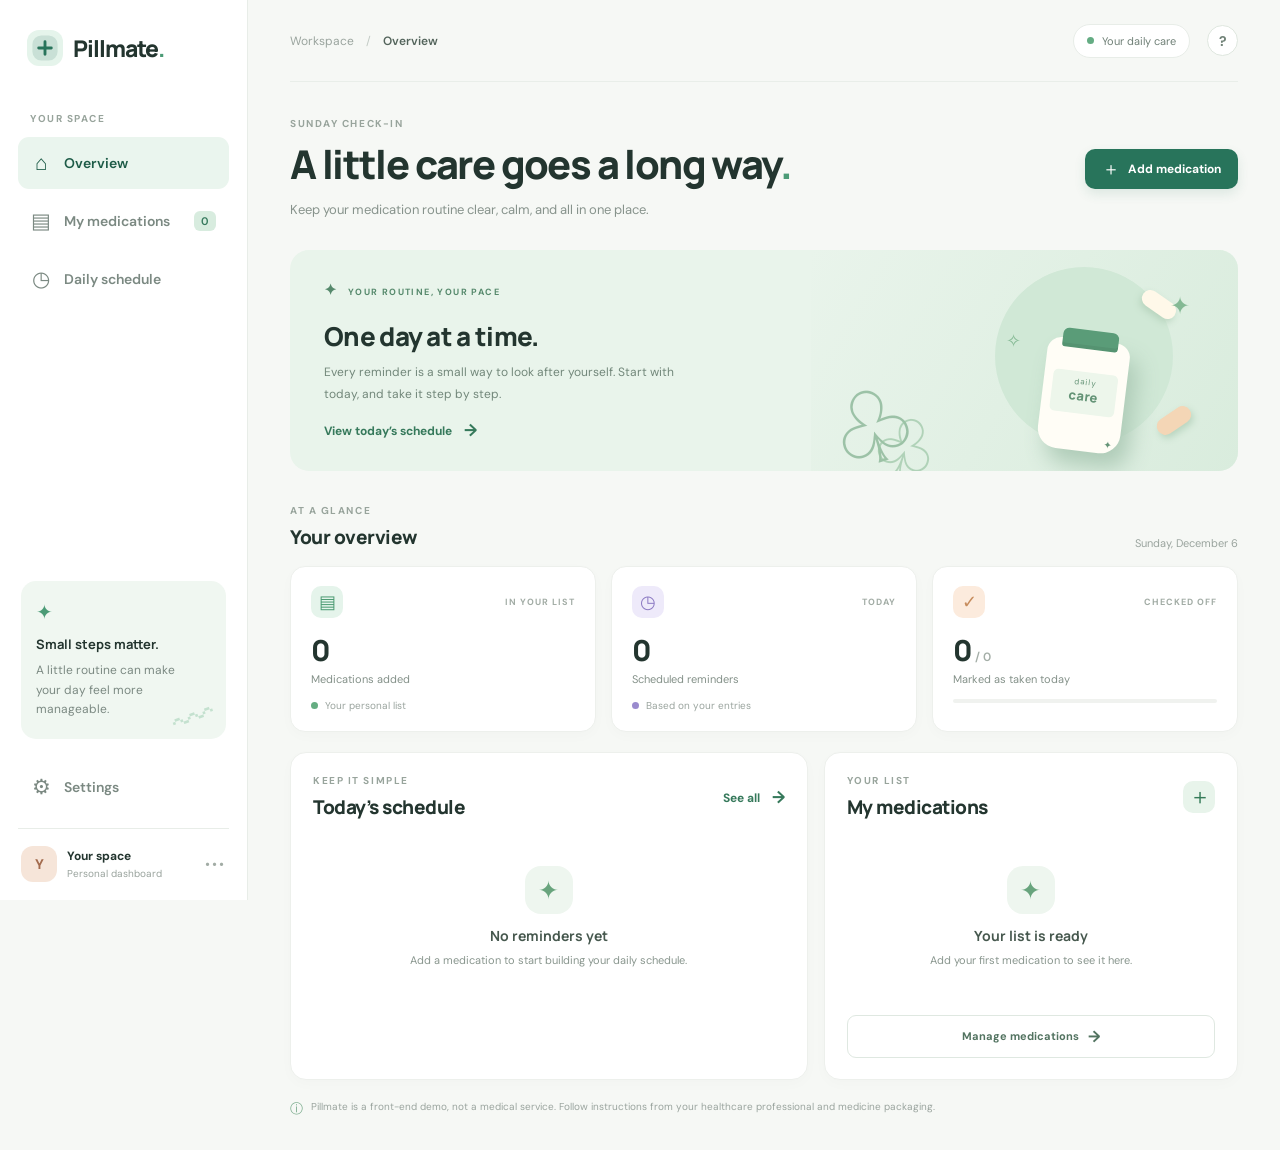
==== index.html @ d9fd6e94 "Add files via upload" ====
<!doctype html>
<html lang="en">
<head>
  <meta charset="utf-8">
  <meta name="viewport" content="width=device-width, initial-scale=1">
  <meta name="theme-color" content="#f6f8f5">
  <title>Pillmate — Your daily care companion</title>
  <meta name="description" content="A friendly front-end prototype for organizing medication reminders.">
  <link rel="preconnect" href="https://fonts.googleapis.com">
  <link rel="preconnect" href="https://fonts.gstatic.com" crossorigin>
  <link href="https://fonts.googleapis.com/css2?family=DM+Sans:wght@400;500;600;700&family=Manrope:wght@400;500;600;700;800&display=swap" rel="stylesheet">
  <link rel="stylesheet" href="styles.css">
</head>
<body>
  <div class="app-shell">
    <aside class="sidebar" id="sidebar">
      <a class="brand" href="#" aria-label="Pillmate home">
        <span class="brand-mark"><svg viewBox="0 0 40 40" aria-hidden="true"><rect x="6" y="6" width="28" height="28" rx="10" fill="currentColor" opacity=".15"/><path d="M13 20h14M20 13v14" stroke="currentColor" stroke-width="3.2" stroke-linecap="round"/></svg></span>
        <span>Pillmate<span class="brand-dot">.</span></span>
      </a>
      <div class="workspace-label">YOUR SPACE</div>
      <nav class="main-nav" aria-label="Main navigation">
        <button class="nav-link active" data-view="overview"><span class="nav-icon">⌂</span> Overview</button>
        <button class="nav-link" data-view="medications"><span class="nav-icon">▤</span> My medications <span class="nav-count" id="navMedCount">0</span></button>
        <button class="nav-link" data-view="schedule"><span class="nav-icon">◷</span> Daily schedule</button>
      </nav>
      <div class="sidebar-bottom">
        <div class="support-card">
          <div class="support-icon">✦</div>
          <strong>Small steps matter.</strong>
          <p>A little routine can make your day feel more manageable.</p>
          <div class="support-squiggle">〰</div>
        </div>
        <button class="nav-link settings-link" data-view="settings"><span class="nav-icon">⚙</span> Settings</button>
        <div class="profile-row">
          <div class="avatar">Y</div>
          <div class="profile-copy"><strong>Your space</strong><span>Personal dashboard</span></div>
          <span class="profile-more">•••</span>
        </div>
      </div>
    </aside>

    <main class="main-content">
      <header class="topbar">
        <button class="mobile-menu" id="mobileMenu" aria-label="Open menu">☰</button>
        <div class="breadcrumb">Workspace <span>/</span> <strong id="breadcrumbCurrent">Overview</strong></div>
        <div class="top-actions">
          <span class="today-chip"><span class="status-dot"></span> Your daily care</span>
          <button class="icon-button" id="helpButton" aria-label="About this prototype" title="About">?</button>
        </div>
      </header>

      <section class="page-view" id="overviewView">
        <div class="welcome-row">
          <div>
            <p class="eyebrow" id="dateLabel">YOUR DAILY CHECK-IN</p>
            <h1>A little care goes<br class="mobile-break"> a long way<span class="heading-period">.</span></h1>
            <p class="welcome-subtitle">Keep your medication routine clear, calm, and all in one place.</p>
          </div>
          <button class="primary-button" id="addMedicationTop"><span class="plus">＋</span> Add medication</button>
        </div>

        <div class="hero-card">
          <div class="hero-content">
            <span class="hero-kicker"><span class="sparkle">✦</span> YOUR ROUTINE, YOUR PACE</span>
            <h2>One day at a time.</h2>
            <p>Every reminder is a small way to look after yourself. Start with today, and take it step by step.</p>
            <button class="hero-link" id="viewScheduleButton">View today’s schedule <span>→</span></button>
          </div>
          <div class="hero-art" aria-hidden="true">
            <div class="sun-shape"></div><div class="art-plant plant-one">♧</div><div class="art-plant plant-two">♧</div>
            <div class="pill-bottle"><div class="bottle-cap"></div><div class="bottle-label"><span>daily</span><b>care</b><i>✦</i></div></div>
            <div class="floating-pill pill-a"></div><div class="floating-pill pill-b"></div>
            <div class="art-star star-one">✦</div><div class="art-star star-two">✧</div>
          </div>
        </div>

        <div class="section-heading">
          <div><p class="eyebrow">AT A GLANCE</p><h2>Your overview</h2></div>
          <span class="subtle-date" id="shortDate"></span>
        </div>
        <div class="stats-grid">
          <article class="stat-card">
            <div class="stat-top"><span class="stat-icon mint">▤</span><span class="stat-caption">IN YOUR LIST</span></div>
            <div class="stat-value" id="totalMeds">0</div><div class="stat-label">Medications added</div>
            <div class="stat-foot"><span class="tiny-dot mint-dot"></span> Your personal list</div>
          </article>
          <article class="stat-card">
            <div class="stat-top"><span class="stat-icon lilac">◷</span><span class="stat-caption">TODAY</span></div>
            <div class="stat-value" id="todayDoses">0</div><div class="stat-label">Scheduled reminders</div>
            <div class="stat-foot"><span class="tiny-dot lilac-dot"></span> Based on your entries</div>
          </article>
          <article class="stat-card">
            <div class="stat-top"><span class="stat-icon peach">✓</span><span class="stat-caption">CHECKED OFF</span></div>
            <div class="stat-value"><span id="takenDoses">0</span><small id="takenPercent"> / 0</small></div><div class="stat-label">Marked as taken today</div>
            <div class="progress-track"><span id="progressBar"></span></div>
          </article>
        </div>

        <div class="content-grid">
          <section class="panel schedule-panel">
            <div class="panel-heading"><div><p class="eyebrow">KEEP IT SIMPLE</p><h2>Today’s schedule</h2></div><button class="text-button" id="allScheduleButton">See all <span>→</span></button></div>
            <div id="todaySchedule" class="schedule-list"></div>
          </section>
          <section class="panel quick-panel">
            <div class="panel-heading"><div><p class="eyebrow">YOUR LIST</p><h2>My medications</h2></div><button class="round-add" id="addMedicationMini" aria-label="Add medication">＋</button></div>
            <div id="recentMedications" class="medication-list"></div>
            <button class="outline-button full-button" id="manageMedsButton">Manage medications <span>→</span></button>
          </section>
        </div>
        <p class="disclaimer"><span>ⓘ</span> Pillmate is a front-end demo, not a medical service. Follow instructions from your healthcare professional and medicine packaging.</p>
      </section>

      <section class="page-view hidden" id="medicationsView">
        <div class="page-title-row"><div><p class="eyebrow">YOUR PERSONAL LIST</p><h1>My medications<span class="heading-period">.</span></h1><p class="welcome-subtitle">Add and organize the items you want to keep track of.</p></div><button class="primary-button" id="addMedicationPage"><span class="plus">＋</span> Add medication</button></div>
        <div class="toolbar"><label class="search-box"><span>⌕</span><input id="medSearch" type="search" placeholder="Search medications..." aria-label="Search medications"></label><span class="result-count" id="medResultCount">0 items</span></div>
        <div class="panel"><div id="allMedications" class="all-medication-list"></div><div id="emptySearch" class="empty-state hidden"><div class="empty-illustration">⌕</div><h3>No matches found</h3><p>Try another name or clear your search.</p></div></div>
      </section>

      <section class="page-view hidden" id="scheduleView">
        <div class="page-title-row"><div><p class="eyebrow">A GENTLE NUDGE</p><h1>Daily schedule<span class="heading-period">.</span></h1><p class="welcome-subtitle">A simple view of the times you’ve entered.</p></div><button class="primary-button" id="addMedicationSchedule"><span class="plus">＋</span> Add medication</button></div>
        <div class="schedule-date-card"><div class="calendar-icon">▦</div><div><strong id="scheduleDateTitle">Today</strong><span id="scheduleDateSub">Your planned reminders</span></div><span class="today-pill">TODAY</span></div>
        <div class="panel schedule-full-panel"><div id="fullSchedule" class="schedule-list"></div></div>
        <p class="disclaimer"><span>ⓘ</span> Times are reminders you enter yourself. This demo does not verify prescriptions or send alerts when the page is closed.</p>
      </section>

      <section class="page-view hidden" id="settingsView">
        <div class="page-title-row"><div><p class="eyebrow">MAKE IT YOURS</p><h1>Settings<span class="heading-period">.</span></h1><p class="welcome-subtitle">A few simple options for your demo workspace.</p></div></div>
        <div class="panel settings-panel">
          <div class="setting-row"><div class="setting-symbol">◉</div><div class="setting-copy"><strong>Local demo data</strong><p>Your medication entries are saved in this browser using local storage. They are not sent to a server.</p></div><span class="setting-badge">ON DEVICE</span></div>
          <div class="setting-row"><div class="setting-symbol">✦</div><div class="setting-copy"><strong>Reminder notifications</strong><p>This prototype shows reminders on the page only. It does not send background notifications or messages.</p></div><span class="setting-badge muted-badge">PREVIEW</span></div>
          <div class="setting-row"><div class="setting-symbol">↻</div><div class="setting-copy"><strong>Reset demo data</strong><p>Remove all medication entries from this browser and return to an empty dashboard.</p></div><button class="danger-button" id="resetDataButton">Reset data</button></div>
          <div class="setting-note"><strong>Health note</strong><p>Use this prototype to explore the interface only. It does not recommend medicines, doses, or treatment changes.</p></div>
        </div>
      </section>
    </main>
  </div>

  <div class="modal-backdrop hidden" id="medicationModal" role="dialog" aria-modal="true" aria-labelledby="modalTitle">
    <div class="modal">
      <div class="modal-heading"><div><p class="eyebrow">YOUR PERSONAL LIST</p><h2 id="modalTitle">Add medication</h2><p>Enter the details you want to remember.</p></div><button class="modal-close" id="closeModal" aria-label="Close">×</button></div>
      <form id="medicationForm">
        <input type="hidden" id="medId">
        <label class="field-label" for="medName">Medication name <span>*</span></label>
        <input class="form-control" id="medName" name="medName" placeholder="e.g. My medication" required maxlength="80">
        <div class="form-row">
          <div><label class="field-label" for="medDose">Dose / amount label</label><input class="form-control" id="medDose" name="medDose" placeholder="e.g. 1 tablet" maxlength="60"></div>
          <div><label class="field-label" for="medTime">Reminder time <span>*</span></label><input class="form-control" id="medTime" name="medTime" type="time" value="09:00" required></div>
        </div>
        <label class="field-label" for="medNotes">Notes <span class="optional">(optional)</span></label>
        <textarea class="form-control textarea" id="medNotes" name="medNotes" placeholder="Add a personal note..." rows="3" maxlength="240"></textarea>
        <p class="form-hint">Only enter information you’re comfortable storing on this device. This demo does not check medication instructions.</p>
        <div class="modal-actions"><button type="button" class="outline-button" id="cancelModal">Cancel</button><button type="submit" class="primary-button"><span class="plus">＋</span> Save medication</button></div>
      </form>
    </div>
  </div>

  <div class="toast" id="toast" role="status" aria-live="polite"></div>
  <div class="help-modal-backdrop hidden" id="helpModal" role="dialog" aria-modal="true" aria-labelledby="helpTitle">
    <div class="help-modal"><button class="modal-close help-close" id="closeHelp" aria-label="Close">×</button><div class="help-symbol">✦</div><h2 id="helpTitle">Welcome to Pillmate</h2><p>This is an interactive front-end prototype. Add sample entries, edit them, mark reminders as taken, and explore the dashboard. Your entries stay in this browser only.</p><button class="primary-button" id="gotItButton">Got it</button></div>
  </div>
  <script src="script.js"></script>
</body>
</html>
---- styles.css ----
:root{--ink:#23352f;--muted:#7b8982;--green:#28745b;--green-dark:#1d5b47;--mint:#e4f3eb;--bg:#f6f8f5;--line:#e8ede8;--white:#fff;--lilac:#eee9fa;--peach:#fcebdd;--shadow:0 12px 35px rgba(36,62,50,.06)}
*{box-sizing:border-box}html{scroll-behavior:smooth}body{margin:0;background:var(--bg);color:var(--ink);font-family:"DM Sans",sans-serif;font-size:14px;-webkit-font-smoothing:antialiased}button,input,textarea{font:inherit}button{cursor:pointer}button:focus-visible,input:focus-visible,textarea:focus-visible{outline:3px solid #8bcab0;outline-offset:2px}.app-shell{min-height:100vh}.sidebar{width:248px;position:fixed;inset:0 auto 0 0;background:#fff;border-right:1px solid var(--line);padding:30px 18px 18px;display:flex;flex-direction:column;z-index:10}.brand{display:flex;align-items:center;gap:10px;margin:0 0 46px 9px;text-decoration:none;color:var(--ink);font:800 23px Manrope,sans-serif;letter-spacing:-1px}.brand-mark{display:grid;place-items:center;width:36px;height:36px;border-radius:12px;background:#e5f4eb;color:var(--green)}.brand-mark svg{width:36px}.brand-dot,.heading-period{color:#4b9b76}.workspace-label,.eyebrow{font-size:10px;letter-spacing:1.55px;font-weight:700;color:#98a49c}.workspace-label{margin:0 0 12px 12px}.main-nav{display:grid;gap:6px}.nav-link{display:flex;align-items:center;gap:13px;border:0;background:transparent;color:#7b8982;text-align:left;padding:12px 13px;border-radius:11px;font-weight:600;transition:.2s}.nav-link:hover{background:#f5f8f5;color:var(--green)}.nav-link.active{background:#eaf5ee;color:var(--green-dark)}.nav-icon{font-size:21px;width:20px;text-align:center;font-weight:400}.nav-count{margin-left:auto;background:#d8ecdf;color:#36795d;border-radius:6px;padding:3px 7px;font-size:11px}.sidebar-bottom{margin-top:auto}.support-card{position:relative;overflow:hidden;background:#f0f7f1;border-radius:15px;padding:18px 15px 20px;margin:0 3px 22px}.support-icon{color:#4b9b76;font-size:20px;margin-bottom:10px}.support-card strong{font:700 13px Manrope,sans-serif}.support-card p{color:#7b8982;font-size:12px;line-height:1.6;margin:8px 0 0;max-width:165px}.support-squiggle{position:absolute;right:11px;bottom:-8px;color:#c4e1cf;font-size:42px;transform:rotate(-20deg)}.settings-link{margin-bottom:15px}.profile-row{display:flex;align-items:center;gap:10px;border-top:1px solid var(--line);padding:17px 3px 0}.avatar{display:grid;place-items:center;width:36px;height:36px;border-radius:12px;background:#f6e5d9;color:#a36b4e;font-weight:700}.profile-copy{display:grid;gap:3px;flex:1}.profile-copy strong{font-size:12px}.profile-copy span{font-size:10px;color:#99a39d}.profile-more{color:#a2aca5;letter-spacing:2px}.main-content{margin-left:248px;padding:0 42px 30px;max-width:1700px}.topbar{height:82px;display:flex;align-items:center;justify-content:space-between;border-bottom:1px solid #e9eee9;margin-bottom:35px}.breadcrumb{color:#9aa49e;font-size:12px}.breadcrumb span{padding:0 9px;color:#c2cac4}.breadcrumb strong{color:#53645b;font-weight:600}.top-actions{display:flex;align-items:center;gap:17px}.today-chip{display:flex;align-items:center;gap:8px;color:#708077;font-size:11px;background:#fff;padding:9px 13px;border-radius:30px;border:1px solid var(--line)}.status-dot,.tiny-dot{width:7px;height:7px;border-radius:50%;display:inline-block;background:#64ac83}.icon-button{width:31px;height:31px;border-radius:50%;border:1px solid #dfe7df;background:#fff;color:#6f8176;font-weight:700}.mobile-menu{display:none}.page-view{animation:fadeIn .25s ease}@keyframes fadeIn{from{opacity:.55;transform:translateY(3px)}to{opacity:1;transform:translateY(0)}}.hidden{display:none!important}.welcome-row,.page-title-row{display:flex;justify-content:space-between;align-items:center;gap:20px}.eyebrow{margin:0 0 11px}h1,h2,h3,p{margin-top:0}h1{font:800 clamp(30px,3.1vw,42px)/1.16 Manrope,sans-serif;letter-spacing:-1.6px;margin:0 0 12px}.welcome-subtitle{font-size:13px;line-height:1.7;color:#87938c;margin:0}.primary-button{display:inline-flex;align-items:center;justify-content:center;gap:8px;border:0;background:var(--green);color:#fff;border-radius:10px;padding:12px 17px;font-weight:700;font-size:12px;box-shadow:0 5px 12px rgba(40,116,91,.12);transition:background .2s,transform .2s;white-space:nowrap}.primary-button:hover{background:var(--green-dark);transform:translateY(-1px)}.plus{font-size:18px;line-height:12px;font-weight:400}.hero-card{position:relative;display:flex;overflow:hidden;min-height:220px;margin-top:29px;border-radius:19px;background:#e9f4eb;padding:30px 34px}.hero-content{position:relative;z-index:2;max-width:53%}.hero-kicker{font-size:9px;letter-spacing:1.4px;color:#56896c;font-weight:700}.sparkle{font-size:15px;margin-right:6px}.hero-card h2{font:800 26px Manrope,sans-serif;letter-spacing:-.7px;margin:18px 0 8px}.hero-card p{font-size:12px;color:#72877a;line-height:1.8;max-width:350px;margin-bottom:14px}.hero-link,.text-button{border:0;background:transparent;color:#36795b;font-weight:700;font-size:12px;padding:0}.hero-link span,.text-button span{margin-left:9px;font-size:17px;vertical-align:-1px}.hero-art{position:absolute;right:0;top:0;bottom:0;width:45%;overflow:hidden;background:linear-gradient(120deg,#e9f4eb 0%,#d9ecdd 100%)}.sun-shape{position:absolute;width:178px;height:178px;border-radius:50%;background:#d0e8d6;right:65px;top:17px}.pill-bottle{position:absolute;z-index:2;width:83px;height:111px;right:113px;bottom:20px;background:#fffdf6;border-radius:14px 14px 20px 20px;box-shadow:10px 14px 22px #aecbb7;transform:rotate(7deg)}.bottle-cap{height:19px;width:56px;background:#5a9c78;border-radius:6px 6px 3px 3px;margin:-10px auto 0;box-shadow:inset 0 -4px 0 rgba(0,0,0,.06)}.bottle-label{margin:23px 9px 0;height:42px;border-radius:5px;background:#edf6eb;text-align:center;padding:5px;color:#659477}.bottle-label span{display:block;font-size:8px;letter-spacing:1px}.bottle-label b{font:800 13px Manrope}.bottle-label i{position:absolute;font-style:normal;font-size:10px;right:8px;bottom:3px}.floating-pill{position:absolute;width:38px;height:17px;border-radius:20px;background:#f4d6b6;transform:rotate(-34deg);box-shadow:0 4px 7px #b9d5bf}.pill-a{right:45px;bottom:42px}.pill-b{right:60px;top:46px;background:#fff8e9;transform:rotate(35deg)}.art-plant{position:absolute;bottom:-8px;left:17px;font-size:100px;line-height:1;color:#7eae8c;transform:rotate(-18deg);opacity:.7}.plant-two{left:59px;font-size:78px;bottom:-17px;transform:rotate(18deg);color:#9bc6a5}.art-star{position:absolute;color:#84b994;font-size:24px}.star-one{right:48px;top:40px}.star-two{right:217px;top:79px;font-size:18px}.section-heading{display:flex;justify-content:space-between;align-items:end;margin:33px 0 16px}.section-heading h2,.panel-heading h2{font:800 19px Manrope,sans-serif;letter-spacing:-.5px;margin:0}.section-heading .eyebrow,.panel-heading .eyebrow{margin-bottom:7px}.subtle-date{font-size:11px;color:#9aa49e}.stats-grid{display:grid;grid-template-columns:repeat(3,minmax(0,1fr));gap:15px}.stat-card{background:#fff;border:1px solid #edf0ec;border-radius:15px;padding:19px 20px;min-height:153px;box-shadow:0 4px 14px rgba(38,60,48,.018)}.stat-top{display:flex;justify-content:space-between;align-items:center}.stat-icon{display:grid;place-items:center;width:32px;height:32px;border-radius:10px;font-size:18px}.mint{background:#e5f4eb;color:#4c9b73}.lilac{background:#eeeafa;color:#8c7ac3}.peach{background:#fcebdd;color:#c68b5c}.stat-caption{font-size:9px;font-weight:700;letter-spacing:1px;color:#a2aca5}.stat-value{font:800 29px Manrope,sans-serif;letter-spacing:-1px;margin:12px 0 2px}.stat-value small{font:600 12px "DM Sans",sans-serif;color:#a4aea7;letter-spacing:0}.stat-label{font-size:11px;color:#849189}.stat-foot{display:flex;align-items:center;gap:7px;margin-top:13px;font-size:10px;color:#9aa49e}.mint-dot{background:#65ad82}.lilac-dot{background:#9a8bce}.progress-track{height:4px;background:#f0f2ef;border-radius:5px;margin-top:13px;overflow:hidden}.progress-track span{display:block;height:100%;width:0;background:#67ad84;border-radius:5px;transition:width .3s}.content-grid{display:grid;grid-template-columns:1.25fr 1fr;gap:16px;margin-top:20px}.panel{background:#fff;border:1px solid #edf0ec;border-radius:16px;padding:21px 22px;box-shadow:0 4px 14px rgba(38,60,48,.018);min-width:0}.panel-heading{display:flex;justify-content:space-between;align-items:center;margin-bottom:16px}.round-add{display:grid;place-items:center;width:32px;height:32px;border-radius:10px;background:#e8f4eb;border:0;color:#357b59;font-size:22px}.schedule-list,.medication-list,.all-medication-list{display:grid}.schedule-item{display:flex;align-items:center;gap:12px;padding:13px 0;border-top:1px solid #f0f2ef}.schedule-item:first-child{border-top:0}.time-block{width:55px;flex-shrink:0;color:#708178;font-size:11px;font-weight:700}.time-line{width:3px;align-self:stretch;min-height:39px;border-radius:3px;background:#d7ebdd}.med-symbol{width:38px;height:38px;display:grid;place-items:center;border-radius:12px;background:#edf6ee;color:#55956c;font-size:19px;flex-shrink:0}.med-symbol.lavender{background:#f0edfb;color:#9583c6}.med-symbol.orange{background:#fff0e4;color:#c98e5c}.med-symbol.blue{background:#e9f2fa;color:#6999bd}.schedule-copy,.med-copy{min-width:0;flex:1}.schedule-copy strong,.med-copy strong{display:block;font-size:12px;white-space:nowrap;overflow:hidden;text-overflow:ellipsis}.schedule-copy span,.med-copy span{display:block;color:#98a39c;font-size:10px;margin-top:4px;white-space:nowrap;overflow:hidden;text-overflow:ellipsis}.taken-button{border:1px solid #dce9df;border-radius:8px;background:#fff;color:#578269;padding:7px 9px;font-size:10px;font-weight:700;white-space:nowrap}.taken-button.taken{background:#e7f5ec;color:#39805b;border-color:#d7ebdd}.taken-button:hover{border-color:#7fbd94}.empty-state{text-align:center;padding:30px 15px;color:#89968e}.empty-illustration{width:48px;height:48px;display:grid;place-items:center;margin:0 auto 12px;background:#eef6ef;color:#68a47d;border-radius:16px;font-size:25px}.empty-state h3{font:700 14px Manrope;margin:0 0 7px;color:#46584e}.empty-state p{font-size:11px;line-height:1.6;margin:0}.medication-list .med-row{display:flex;align-items:center;gap:11px;padding:12px 0;border-top:1px solid #f0f2ef}.medication-list .med-row:first-child{border-top:0}.med-row .med-symbol{width:35px;height:35px}.med-row .med-copy strong{font-size:11px}.med-row .med-copy span{font-size:10px}.med-meta{color:#91a098;font-size:10px;white-space:nowrap}.outline-button{display:inline-flex;justify-content:center;align-items:center;gap:9px;background:#fff;border:1px solid #dfe8e1;color:#527360;padding:10px 13px;border-radius:9px;font-size:11px;font-weight:700}.outline-button:hover{background:#f6faf6;border-color:#b9d6c1}.full-button{width:100%;margin-top:15px}.full-button span{font-size:16px}.disclaimer{display:flex;gap:8px;align-items:flex-start;color:#9aa49e;font-size:10px;line-height:1.6;margin:19px 0 0}.disclaimer span{color:#76a989;font-size:13px}.page-title-row{margin-bottom:27px}.toolbar{display:flex;align-items:center;gap:15px;margin-bottom:17px}.search-box{display:flex;align-items:center;gap:10px;flex:1;max-width:430px;background:#fff;border:1px solid #e5ebe5;border-radius:10px;padding:0 13px;color:#93a198}.search-box span{font-size:22px}.search-box input{border:0;outline:0;min-width:0;width:100%;padding:12px 0;background:transparent;color:var(--ink);font-size:12px}.result-count{font-size:11px;color:#94a098}.all-medication-list .all-med-row{display:flex;align-items:center;gap:13px;padding:16px 0;border-top:1px solid #eff2ef}.all-medication-list .all-med-row:first-child{border-top:0}.all-med-row .med-symbol{width:45px;height:45px}.all-med-row .med-copy strong{font-size:13px}.all-med-row .med-copy span{font-size:11px}.med-details{color:#96a29a;font-size:11px;margin-top:5px;line-height:1.5}.row-actions{display:flex;gap:7px;margin-left:auto}.small-action{border:1px solid #e1e9e2;background:#fff;color:#65806f;border-radius:8px;padding:7px 10px;font-size:10px;font-weight:700}.small-action:hover{background:#f2f8f3}.small-action.delete{color:#ba6b62}.small-action.delete:hover{background:#fff4f2}.schedule-date-card{display:flex;align-items:center;gap:13px;background:#e9f4eb;border-radius:14px;padding:17px 20px;margin-bottom:17px}.calendar-icon{display:grid;place-items:center;width:42px;height:42px;border-radius:13px;background:#d8ebdd;color:#46865f;font-size:22px}.schedule-date-card div:nth-child(2){display:grid;gap:4px;flex:1}.schedule-date-card strong{font:700 13px Manrope}.schedule-date-card span{font-size:11px;color:#7e9585}.today-pill{background:#d6eadb;color:#4c8962!important;padding:6px 9px;border-radius:6px;font-size:9px!important;letter-spacing:.8px;font-weight:700}.schedule-full-panel{padding:9px 24px}.schedule-full-panel .schedule-item{padding:18px 0}.schedule-full-panel .time-block{font-size:12px;width:66px}.settings-panel{padding:0 24px}.setting-row{display:flex;align-items:center;gap:15px;padding:23px 0;border-bottom:1px solid #edf1ed}.setting-symbol{display:grid;place-items:center;width:40px;height:40px;background:#edf6ee;color:#5b9a72;border-radius:12px;font-size:20px;flex-shrink:0}.setting-copy{flex:1}.setting-copy strong{font:700 13px Manrope}.setting-copy p{font-size:11px;color:#89968e;line-height:1.65;margin:6px 0 0;max-width:560px}.setting-badge{font-size:9px;letter-spacing:.8px;font-weight:700;color:#4c8c63;background:#eaf5ed;padding:7px 9px;border-radius:6px}.muted-badge{color:#8a8e91;background:#f1f3f1}.danger-button{border:1px solid #f0d9d5;background:#fff8f7;color:#b86d63;padding:9px 12px;border-radius:8px;font-size:11px;font-weight:700;white-space:nowrap}.danger-button:hover{background:#ffefec}.setting-note{background:#f7f9f6;padding:15px 17px;border-radius:10px;margin:18px 0 22px}.setting-note strong{font-size:11px}.setting-note p{color:#8b978f;font-size:11px;line-height:1.6;margin:6px 0 0}.modal-backdrop,.help-modal-backdrop{position:fixed;inset:0;background:rgba(27,43,35,.42);z-index:30;display:grid;place-items:center;padding:20px;backdrop-filter:blur(4px)}.modal{background:#fff;width:min(100%,520px);max-height:90vh;overflow:auto;border-radius:19px;padding:27px;box-shadow:0 25px 80px rgba(26,49,35,.22);animation:modalIn .2s ease}@keyframes modalIn{from{opacity:0;transform:translateY(8px) scale(.99)}to{opacity:1;transform:translateY(0) scale(1)}}.modal-heading{display:flex;justify-content:space-between;gap:15px;margin-bottom:24px}.modal-heading h2{font:800 23px Manrope;letter-spacing:-.8px;margin:0 0 7px}.modal-heading p:not(.eyebrow){font-size:12px;color:#8a978e;margin:0}.modal-close{width:33px;height:33px;border:0;background:#f3f6f3;color:#718177;border-radius:10px;font-size:24px;line-height:1;flex-shrink:0}.field-label{display:block;font-size:11px;font-weight:700;color:#52645a;margin:16px 0 8px}.field-label span{color:#d18471}.field-label .optional{color:#a0aaa3;font-weight:400}.form-control{width:100%;border:1px solid #dfe8e1;border-radius:9px;padding:12px 13px;color:var(--ink);font-size:12px;background:#fff;transition:border .2s}.form-control:focus{outline:0;border-color:#78b38c;box-shadow:0 0 0 3px #e7f4eb}.form-control::placeholder{color:#b0b9b2}.form-row{display:grid;grid-template-columns:1fr 1fr;gap:13px}.textarea{resize:vertical;min-height:78px}.form-hint{font-size:10px;color:#9ba59e;line-height:1.6;margin:13px 0 20px}.modal-actions{display:flex;justify-content:flex-end;gap:9px;border-top:1px solid #edf1ed;padding-top:18px}.modal-actions .outline-button,.modal-actions .primary-button{min-width:105px}.toast{position:fixed;bottom:25px;left:50%;transform:translate(-50%,20px);background:#233d31;color:#fff;padding:12px 18px;border-radius:10px;font-size:12px;box-shadow:0 8px 24px #233d3126;opacity:0;pointer-events:none;transition:.25s;z-index:50;max-width:calc(100% - 30px);text-align:center}.toast.show{opacity:1;transform:translate(-50%,0)}.help-modal{position:relative;background:#fff;width:min(100%,390px);padding:32px;border-radius:20px;text-align:center;box-shadow:0 25px 80px #1a31233b}.help-close{position:absolute;right:17px;top:17px}.help-symbol{display:grid;place-items:center;width:54px;height:54px;border-radius:17px;background:#e8f4eb;color:#4a9668;font-size:25px;margin:0 auto 17px}.help-modal h2{font:800 22px Manrope;margin:0 0 10px}.help-modal p{font-size:12px;color:#849189;line-height:1.8;margin:0 0 21px}.help-modal .primary-button{width:100%}.mobile-break{display:none}
@media(min-width:1500px){.main-content{padding-left:55px;padding-right:55px}.hero-card{min-height:240px}.hero-content{padding-top:8px}.stat-card{min-height:165px}}
@media(max-width:1100px){.sidebar{width:220px}.main-content{margin-left:220px;padding:0 25px 25px}.content-grid{grid-template-columns:1fr}.hero-art{width:43%}.hero-content{max-width:60%}.stats-grid{gap:10px}.stat-card{padding:16px}.stat-caption{font-size:8px}}
@media(max-width:760px){.sidebar{transform:translateX(-100%);transition:transform .25s;box-shadow:none}.sidebar.open{transform:translateX(0);box-shadow:12px 0 30px #1b35221a}.main-content{margin-left:0;padding:0 18px 25px}.topbar{height:65px;margin-bottom:27px}.mobile-menu{display:block;border:1px solid #e0e8e0;background:#fff;color:#527360;border-radius:8px;width:34px;height:34px}.breadcrumb{margin-right:auto;margin-left:11px;font-size:11px}.today-chip{display:none}.top-actions{gap:8px}.welcome-row{align-items:flex-start}.welcome-row h1{font-size:32px}.welcome-row .primary-button{padding:11px 12px;font-size:0;gap:0;width:42px;height:42px}.welcome-row .primary-button .plus{font-size:23px}.mobile-break{display:block}.welcome-subtitle{font-size:12px}.hero-card{min-height:240px;padding:25px 23px}.hero-content{max-width:75%;align-self:flex-start}.hero-card h2{font-size:22px;margin-top:16px}.hero-card p{max-width:245px;font-size:11px}.hero-art{width:43%;opacity:.85}.pill-bottle{right:25px;width:66px;height:93px;bottom:24px}.bottle-cap{width:46px}.bottle-label{margin-top:17px}.sun-shape{right:-40px;top:48px;width:140px;height:140px}.plant-one{left:-18px;font-size:78px}.plant-two{display:none}.pill-a{right:8px}.pill-b{right:20px;top:24px}.star-two{right:120px}.section-heading{margin-top:28px}.stats-grid{grid-template-columns:1fr 1fr}.stat-card{min-height:140px;padding:15px}.stat-card:last-child{grid-column:1/-1;min-height:125px}.stat-value{font-size:26px}.content-grid{margin-top:15px}.panel{padding:18px 16px}.panel-heading h2,.section-heading h2{font-size:17px}.page-title-row{align-items:flex-start}.page-title-row h1{font-size:30px}.page-title-row .primary-button{padding:11px 12px;font-size:0;width:42px;height:42px}.page-title-row .primary-button .plus{font-size:23px}.page-title-row .welcome-subtitle{max-width:310px}.toolbar{gap:9px}.search-box{max-width:none}.result-count{font-size:10px;white-space:nowrap}.all-med-row{flex-wrap:wrap}.row-actions{width:100%;margin-left:58px}.setting-row{align-items:flex-start;flex-wrap:wrap}.setting-copy{min-width:calc(100% - 60px)}.setting-badge,.danger-button{margin-left:55px}.schedule-date-card{padding:14px}.schedule-full-panel{padding:7px 16px}.modal{padding:22px}.form-row{grid-template-columns:1fr;gap:0}.modal-heading h2{font-size:21px}}
@media(max-width:390px){.main-content{padding-left:13px;padding-right:13px}.hero-content{max-width:83%}.hero-art{opacity:.5;width:50%}.hero-card{padding-left:18px}.hero-card p{max-width:215px}.stats-grid{gap:8px}.stat-card{padding:12px}.stat-caption{letter-spacing:.5px}.stat-top{align-items:flex-start}.stat-icon{width:29px;height:29px}.schedule-item{gap:8px}.time-block{width:46px;font-size:10px}.taken-button{padding:6px 7px}.panel-heading .text-button{font-size:10px}}
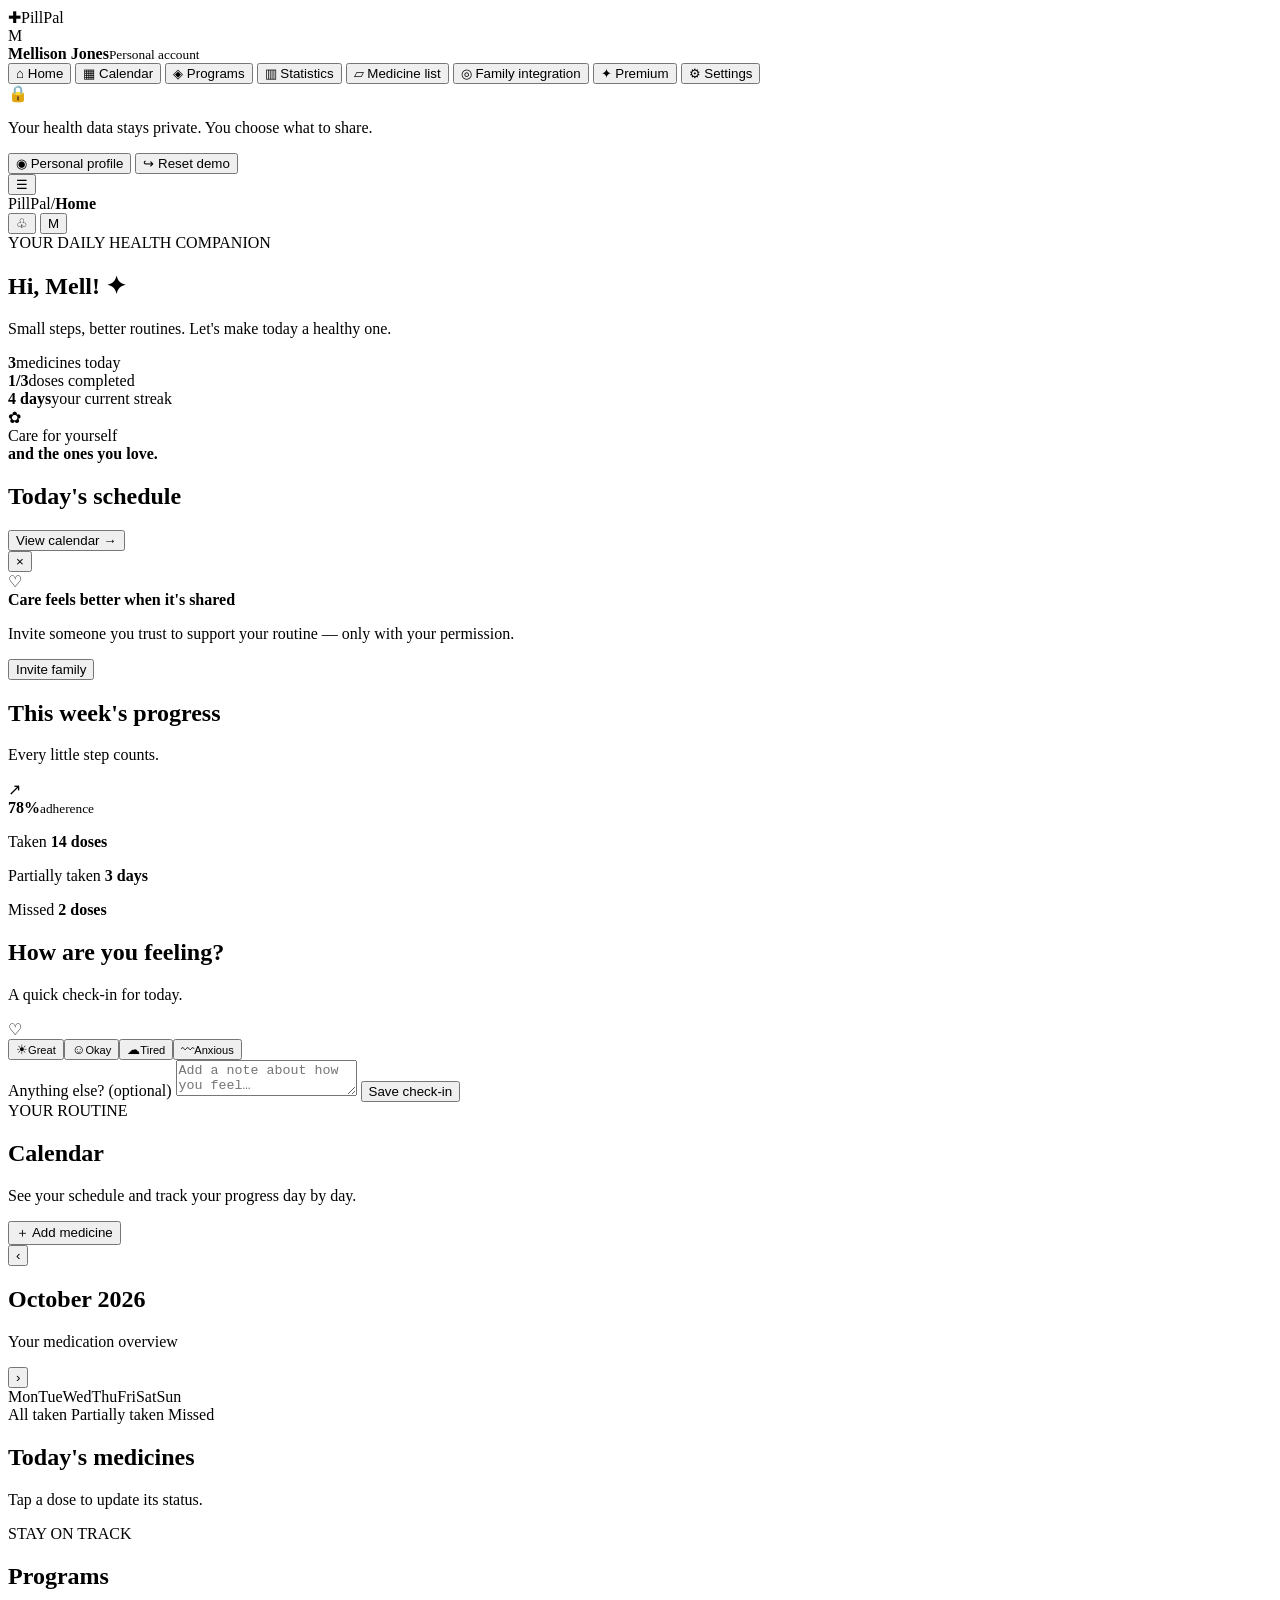
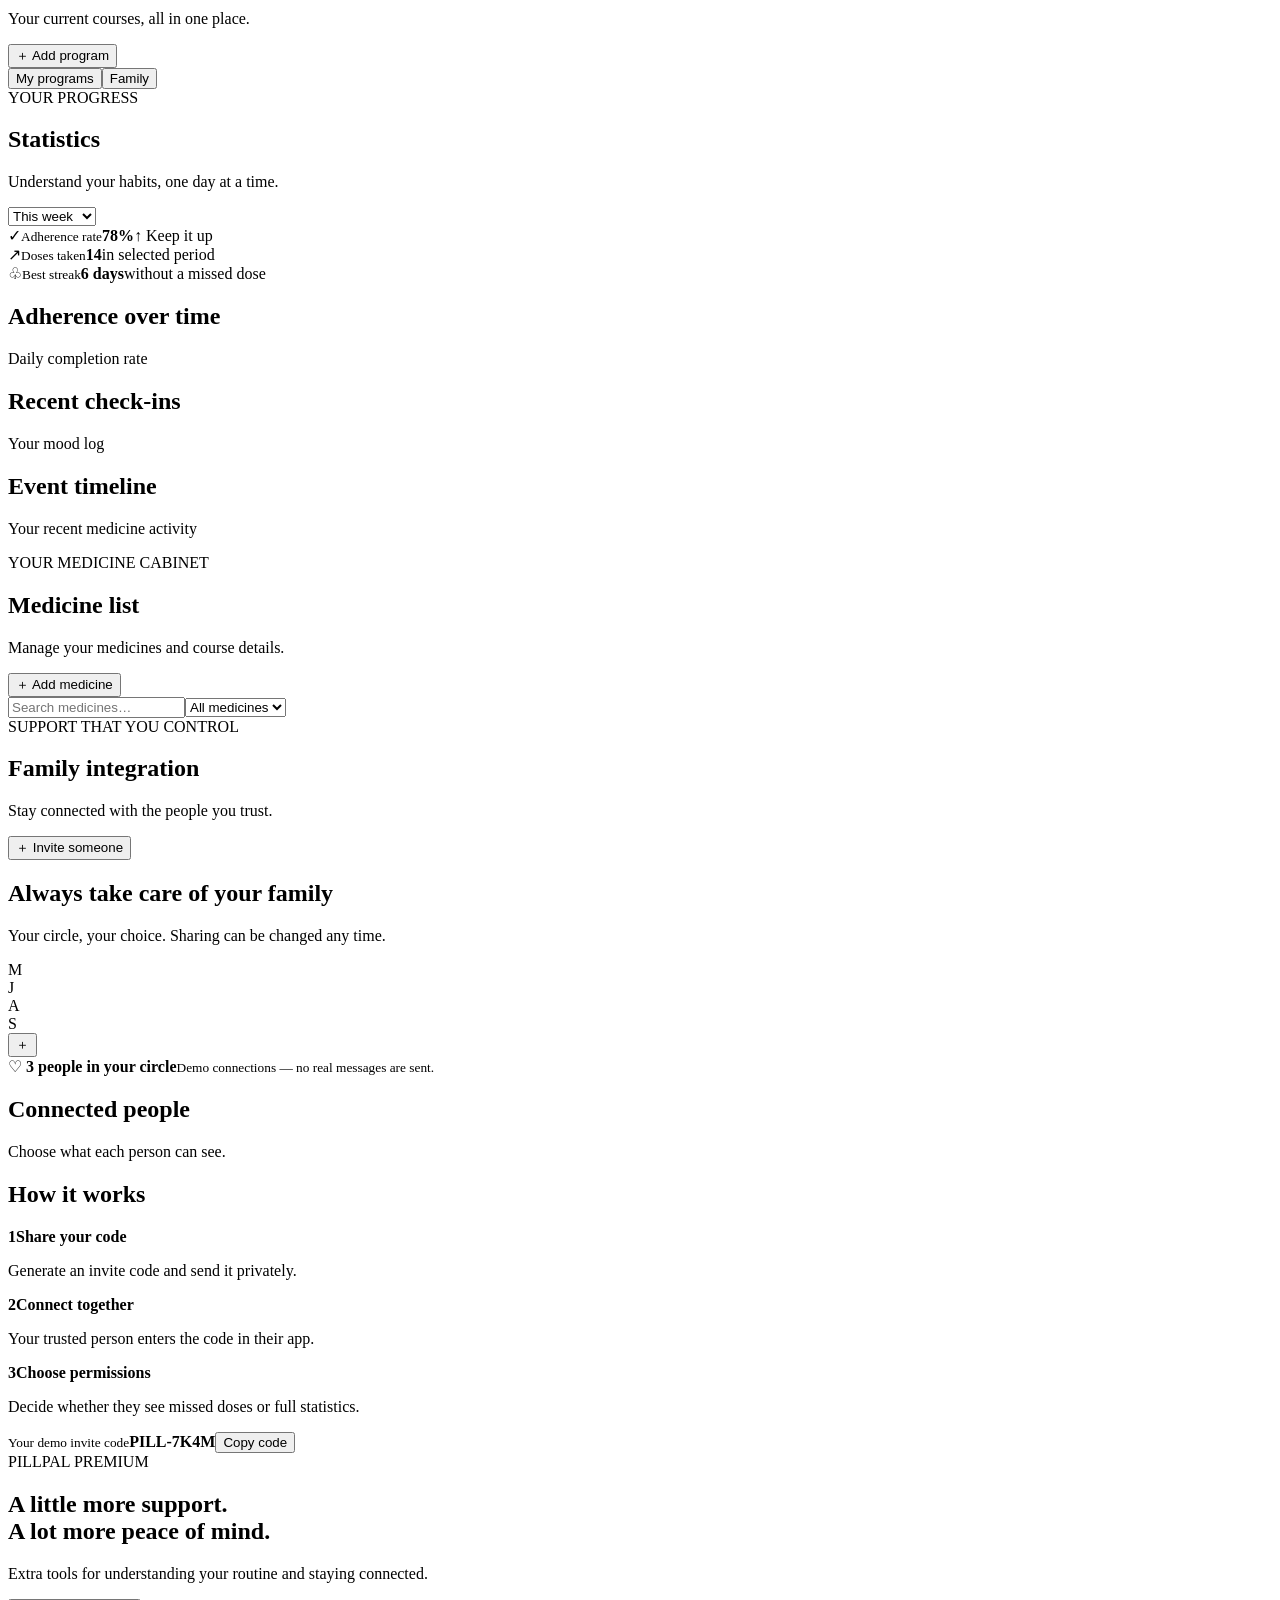
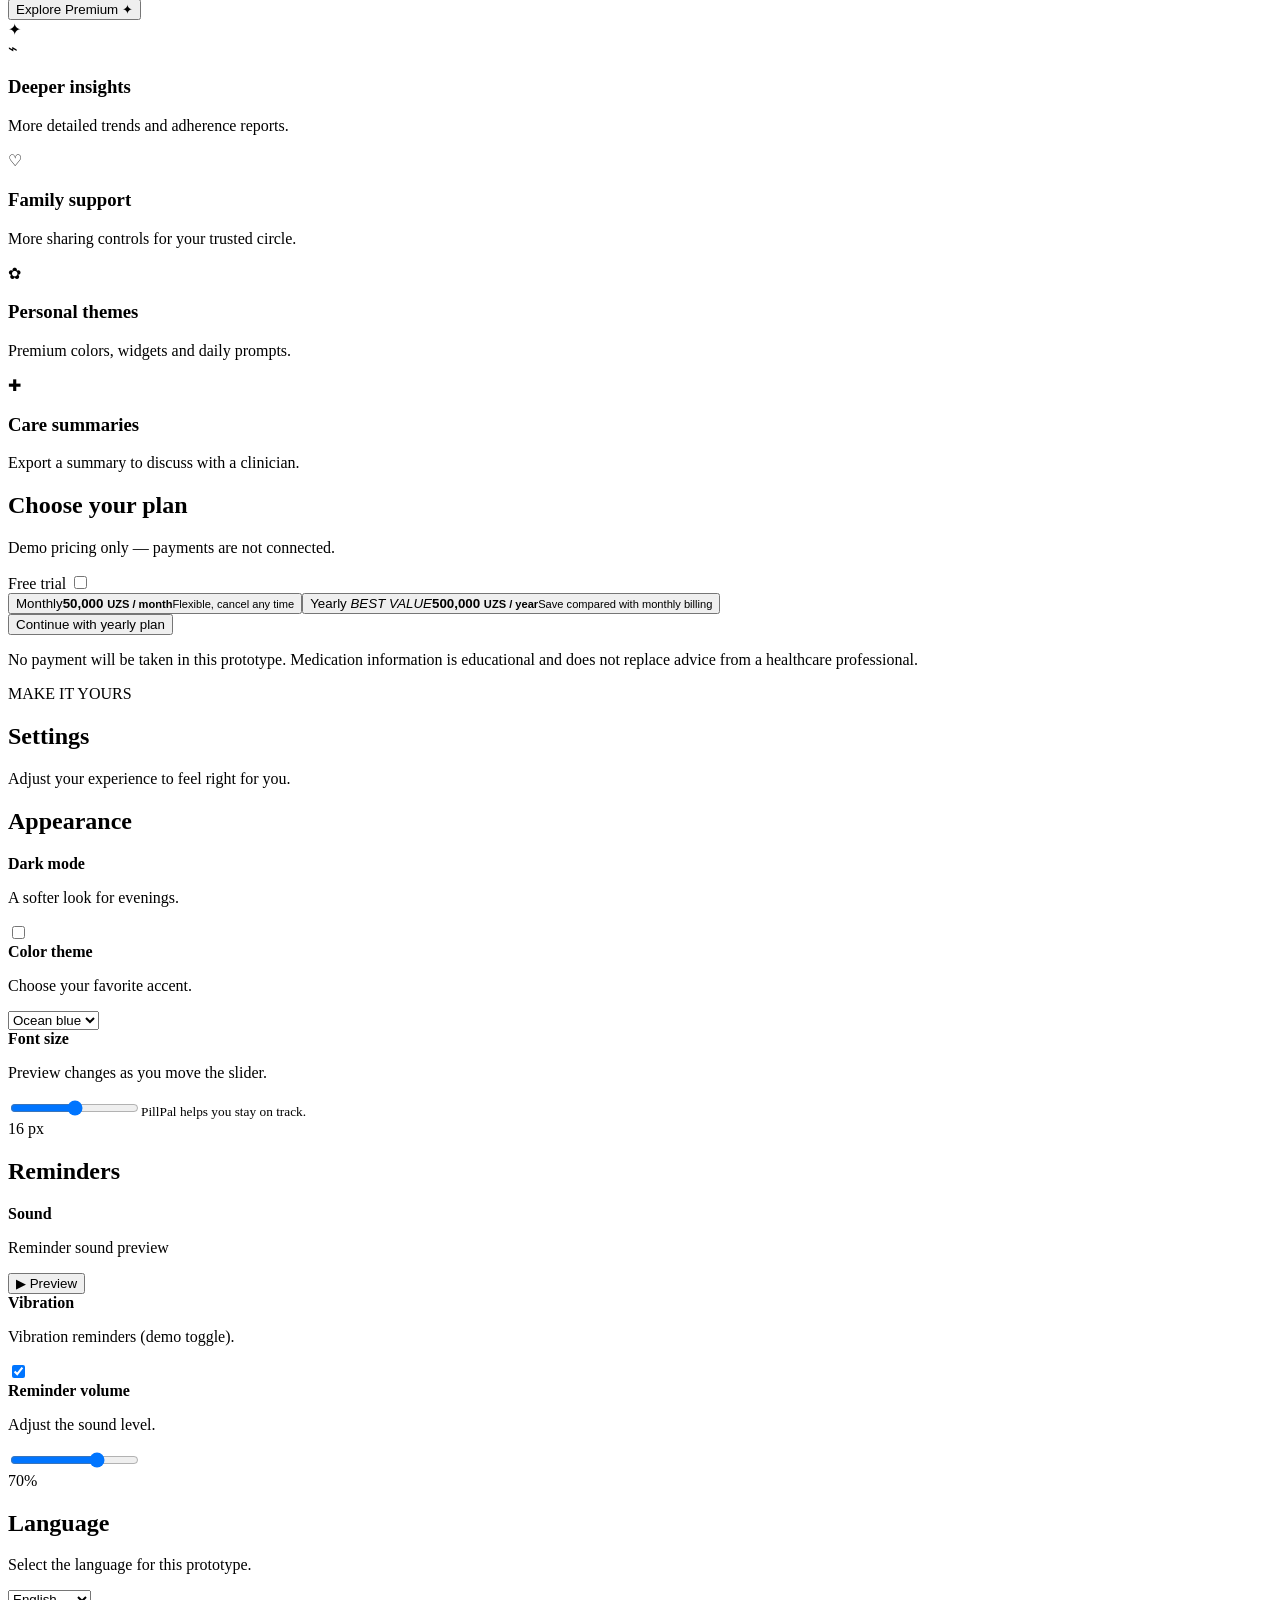
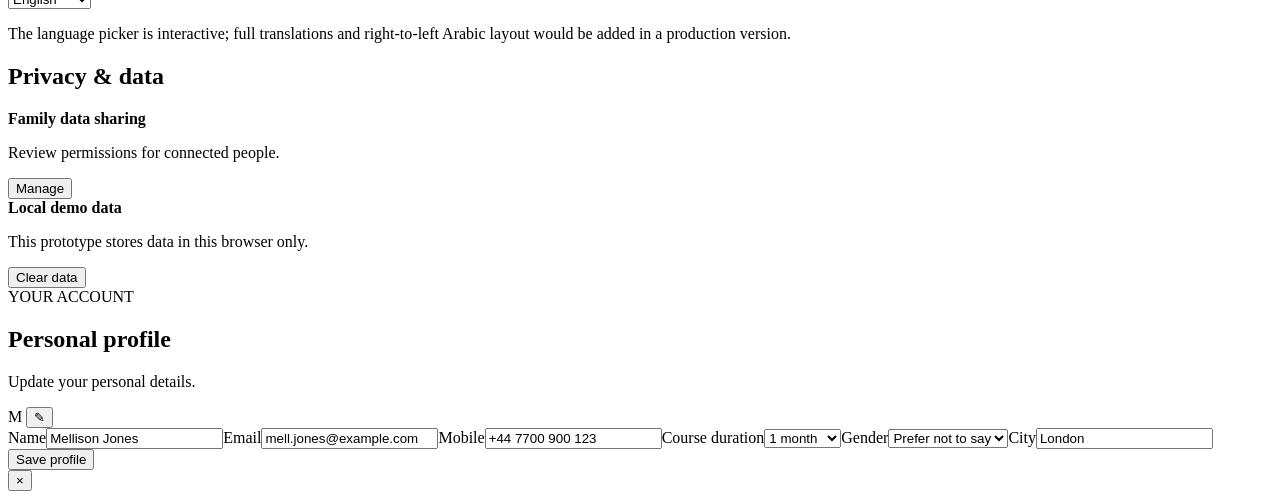
==== commit 4da2041e: "Rename index (4).html to index.html" ====
--- a/index.html
+++ b/index.html
@@ -3,162 +3,151 @@
 <head>
   <meta charset="utf-8">
   <meta name="viewport" content="width=device-width, initial-scale=1">
-  <meta name="theme-color" content="#f6f8f5">
-  <title>Pillmate — Your daily care companion</title>
-  <meta name="description" content="A friendly front-end prototype for organizing medication reminders.">
-  <link rel="preconnect" href="https://fonts.googleapis.com">
-  <link rel="preconnect" href="https://fonts.gstatic.com" crossorigin>
-  <link href="https://fonts.googleapis.com/css2?family=DM+Sans:wght@400;500;600;700&family=Manrope:wght@400;500;600;700;800&display=swap" rel="stylesheet">
+  <meta name="theme-color" content="#347cf6">
+  <title>PillPal — Your medicine companion</title>
   <link rel="stylesheet" href="styles.css">
 </head>
 <body>
   <div class="app-shell">
     <aside class="sidebar" id="sidebar">
-      <a class="brand" href="#" aria-label="Pillmate home">
-        <span class="brand-mark"><svg viewBox="0 0 40 40" aria-hidden="true"><rect x="6" y="6" width="28" height="28" rx="10" fill="currentColor" opacity=".15"/><path d="M13 20h14M20 13v14" stroke="currentColor" stroke-width="3.2" stroke-linecap="round"/></svg></span>
-        <span>Pillmate<span class="brand-dot">.</span></span>
-      </a>
-      <div class="workspace-label">YOUR SPACE</div>
-      <nav class="main-nav" aria-label="Main navigation">
-        <button class="nav-link active" data-view="overview"><span class="nav-icon">⌂</span> Overview</button>
-        <button class="nav-link" data-view="medications"><span class="nav-icon">▤</span> My medications <span class="nav-count" id="navMedCount">0</span></button>
-        <button class="nav-link" data-view="schedule"><span class="nav-icon">◷</span> Daily schedule</button>
+      <div class="brand"><span class="brand-mark">✚</span><span>PillPal</span></div>
+      <div class="profile-mini"><div class="avatar">M</div><div><strong id="sideName">Mellison Jones</strong><small>Personal account</small></div></div>
+      <nav class="nav-list" aria-label="Main navigation">
+        <button class="nav-item active" data-page="home"><span>⌂</span> Home</button>
+        <button class="nav-item" data-page="calendar"><span>▦</span> Calendar</button>
+        <button class="nav-item" data-page="programs"><span>◈</span> Programs</button>
+        <button class="nav-item" data-page="statistics"><span>▥</span> Statistics</button>
+        <button class="nav-item" data-page="medicines"><span>▱</span> Medicine list</button>
+        <button class="nav-item" data-page="family"><span>◎</span> Family integration</button>
+        <button class="nav-item" data-page="premium"><span>✦</span> Premium</button>
+        <button class="nav-item" data-page="settings"><span>⚙</span> Settings</button>
       </nav>
       <div class="sidebar-bottom">
-        <div class="support-card">
-          <div class="support-icon">✦</div>
-          <strong>Small steps matter.</strong>
-          <p>A little routine can make your day feel more manageable.</p>
-          <div class="support-squiggle">〰</div>
-        </div>
-        <button class="nav-link settings-link" data-view="settings"><span class="nav-icon">⚙</span> Settings</button>
-        <div class="profile-row">
-          <div class="avatar">Y</div>
-          <div class="profile-copy"><strong>Your space</strong><span>Personal dashboard</span></div>
-          <span class="profile-more">•••</span>
-        </div>
+        <div class="privacy-note"><span>🔒</span><p>Your health data stays private. You choose what to share.</p></div>
+        <button class="nav-item" data-page="profile"><span>◉</span> Personal profile</button>
+        <button class="nav-item logout" id="resetDemo"><span>↪</span> Reset demo</button>
       </div>
     </aside>
 
-    <main class="main-content">
+    <main class="main-area">
       <header class="topbar">
-        <button class="mobile-menu" id="mobileMenu" aria-label="Open menu">☰</button>
-        <div class="breadcrumb">Workspace <span>/</span> <strong id="breadcrumbCurrent">Overview</strong></div>
+        <button class="icon-btn mobile-menu" id="mobileMenu" aria-label="Open menu">☰</button>
+        <div class="breadcrumb"><span class="muted">PillPal</span><span>/</span><strong id="pageTitle">Home</strong></div>
         <div class="top-actions">
-          <span class="today-chip"><span class="status-dot"></span> Your daily care</span>
-          <button class="icon-button" id="helpButton" aria-label="About this prototype" title="About">?</button>
+          <button class="icon-btn" id="openNotifications" aria-label="Notifications">♧<i class="notification-dot"></i></button>
+          <button class="avatar avatar-small" id="openProfile" aria-label="Profile">M</button>
         </div>
       </header>
 
-      <section class="page-view" id="overviewView">
-        <div class="welcome-row">
-          <div>
-            <p class="eyebrow" id="dateLabel">YOUR DAILY CHECK-IN</p>
-            <h1>A little care goes<br class="mobile-break"> a long way<span class="heading-period">.</span></h1>
-            <p class="welcome-subtitle">Keep your medication routine clear, calm, and all in one place.</p>
+      <section class="page active" id="page-home">
+        <div class="hero-grid">
+          <div class="hero-copy">
+            <span class="eyebrow">YOUR DAILY HEALTH COMPANION</span>
+            <h1>Hi, <span id="greetingName">Mell</span>! <span class="wave">✦</span></h1>
+            <p class="lead">Small steps, better routines. Let's make today a healthy one.</p>
+            <div class="hero-stats">
+              <div><strong id="todayCount">3</strong><span>medicines today</span></div>
+              <div><strong id="takenCount">1/3</strong><span>doses completed</span></div>
+              <div><strong id="streakCount">4 days</strong><span>your current streak</span></div>
+            </div>
           </div>
-          <button class="primary-button" id="addMedicationTop"><span class="plus">＋</span> Add medication</button>
-        </div>
-
-        <div class="hero-card">
-          <div class="hero-content">
-            <span class="hero-kicker"><span class="sparkle">✦</span> YOUR ROUTINE, YOUR PACE</span>
-            <h2>One day at a time.</h2>
-            <p>Every reminder is a small way to look after yourself. Start with today, and take it step by step.</p>
-            <button class="hero-link" id="viewScheduleButton">View today’s schedule <span>→</span></button>
-          </div>
-          <div class="hero-art" aria-hidden="true">
-            <div class="sun-shape"></div><div class="art-plant plant-one">♧</div><div class="art-plant plant-two">♧</div>
-            <div class="pill-bottle"><div class="bottle-cap"></div><div class="bottle-label"><span>daily</span><b>care</b><i>✦</i></div></div>
-            <div class="floating-pill pill-a"></div><div class="floating-pill pill-b"></div>
-            <div class="art-star star-one">✦</div><div class="art-star star-two">✧</div>
+          <div class="hero-art" aria-label="Family illustration">
+            <div class="sun"></div><div class="plant">✿</div>
+            <div class="person person-one"><i></i><b></b><em></em></div>
+            <div class="person person-two"><i></i><b></b><em></em></div>
+            <div class="person person-three"><i></i><b></b><em></em></div>
+            <div class="art-caption">Care for yourself<br><strong>and the ones you love.</strong></div>
           </div>
         </div>
 
-        <div class="section-heading">
-          <div><p class="eyebrow">AT A GLANCE</p><h2>Your overview</h2></div>
-          <span class="subtle-date" id="shortDate"></span>
-        </div>
-        <div class="stats-grid">
-          <article class="stat-card">
-            <div class="stat-top"><span class="stat-icon mint">▤</span><span class="stat-caption">IN YOUR LIST</span></div>
-            <div class="stat-value" id="totalMeds">0</div><div class="stat-label">Medications added</div>
-            <div class="stat-foot"><span class="tiny-dot mint-dot"></span> Your personal list</div>
-          </article>
-          <article class="stat-card">
-            <div class="stat-top"><span class="stat-icon lilac">◷</span><span class="stat-caption">TODAY</span></div>
-            <div class="stat-value" id="todayDoses">0</div><div class="stat-label">Scheduled reminders</div>
-            <div class="stat-foot"><span class="tiny-dot lilac-dot"></span> Based on your entries</div>
-          </article>
-          <article class="stat-card">
-            <div class="stat-top"><span class="stat-icon peach">✓</span><span class="stat-caption">CHECKED OFF</span></div>
-            <div class="stat-value"><span id="takenDoses">0</span><small id="takenPercent"> / 0</small></div><div class="stat-label">Marked as taken today</div>
-            <div class="progress-track"><span id="progressBar"></span></div>
-          </article>
+        <div class="section-heading"><div><h2>Today's schedule</h2><p id="todayDate" class="muted"></p></div><button class="text-btn" data-go="calendar">View calendar →</button></div>
+        <div class="medicine-row" id="todayMedicines"></div>
+
+        <div class="invite-banner" id="inviteBanner">
+          <button class="banner-close" id="closeBanner" aria-label="Dismiss invitation banner">×</button>
+          <div class="banner-symbol">♡</div>
+          <div class="banner-copy"><strong>Care feels better when it's shared</strong><p>Invite someone you trust to support your routine — only with your permission.</p></div>
+          <button class="btn btn-light" data-go="family">Invite family</button>
         </div>
 
-        <div class="content-grid">
-          <section class="panel schedule-panel">
-            <div class="panel-heading"><div><p class="eyebrow">KEEP IT SIMPLE</p><h2>Today’s schedule</h2></div><button class="text-button" id="allScheduleButton">See all <span>→</span></button></div>
-            <div id="todaySchedule" class="schedule-list"></div>
+        <div class="dashboard-grid">
+          <section class="panel adherence-panel">
+            <div class="section-heading compact"><div><h2>This week's progress</h2><p class="muted">Every little step counts.</p></div><span class="round-icon">↗</span></div>
+            <div class="progress-overview"><div class="donut" id="donut"><div><strong id="adherencePercent">78%</strong><small>adherence</small></div></div><div class="progress-legend"><p><i class="legend-dot blue"></i> Taken <strong id="legendTaken">14 doses</strong></p><p><i class="legend-dot yellow"></i> Partially taken <strong>3 days</strong></p><p><i class="legend-dot red"></i> Missed <strong>2 doses</strong></p></div></div>
+            <div class="week-bars" id="weekBars"></div>
           </section>
-          <section class="panel quick-panel">
-            <div class="panel-heading"><div><p class="eyebrow">YOUR LIST</p><h2>My medications</h2></div><button class="round-add" id="addMedicationMini" aria-label="Add medication">＋</button></div>
-            <div id="recentMedications" class="medication-list"></div>
-            <button class="outline-button full-button" id="manageMedsButton">Manage medications <span>→</span></button>
+          <section class="panel feeling-panel">
+            <div class="section-heading compact"><div><h2>How are you feeling?</h2><p class="muted">A quick check-in for today.</p></div><span class="round-icon">♡</span></div>
+            <div class="mood-options" id="moodOptions">
+              <button data-mood="Great"><span>☀</span><small>Great</small></button><button data-mood="Okay"><span>☺</span><small>Okay</small></button><button data-mood="Tired"><span>☁</span><small>Tired</small></button><button data-mood="Anxious"><span>〰</span><small>Anxious</small></button>
+            </div>
+            <label class="field-label" for="feelingNote">Anything else? <span class="muted">(optional)</span></label>
+            <textarea id="feelingNote" rows="2" placeholder="Add a note about how you feel…"></textarea>
+            <button class="btn btn-primary full-width" id="saveFeeling">Save check-in</button>
           </section>
         </div>
-        <p class="disclaimer"><span>ⓘ</span> Pillmate is a front-end demo, not a medical service. Follow instructions from your healthcare professional and medicine packaging.</p>
       </section>
 
-      <section class="page-view hidden" id="medicationsView">
-        <div class="page-title-row"><div><p class="eyebrow">YOUR PERSONAL LIST</p><h1>My medications<span class="heading-period">.</span></h1><p class="welcome-subtitle">Add and organize the items you want to keep track of.</p></div><button class="primary-button" id="addMedicationPage"><span class="plus">＋</span> Add medication</button></div>
-        <div class="toolbar"><label class="search-box"><span>⌕</span><input id="medSearch" type="search" placeholder="Search medications..." aria-label="Search medications"></label><span class="result-count" id="medResultCount">0 items</span></div>
-        <div class="panel"><div id="allMedications" class="all-medication-list"></div><div id="emptySearch" class="empty-state hidden"><div class="empty-illustration">⌕</div><h3>No matches found</h3><p>Try another name or clear your search.</p></div></div>
+      <section class="page" id="page-calendar">
+        <div class="page-intro"><div><span class="eyebrow">YOUR ROUTINE</span><h1>Calendar</h1><p class="lead">See your schedule and track your progress day by day.</p></div><button class="btn btn-primary" id="calendarAdd">＋ Add medicine</button></div>
+        <section class="panel calendar-panel">
+          <div class="calendar-head"><button class="icon-btn" id="prevMonth">‹</button><div><h2 id="monthLabel">October 2026</h2><p class="muted">Your medication overview</p></div><button class="icon-btn" id="nextMonth">›</button></div>
+          <div class="calendar-weekdays"><span>Mon</span><span>Tue</span><span>Wed</span><span>Thu</span><span>Fri</span><span>Sat</span><span>Sun</span></div>
+          <div class="calendar-grid" id="calendarGrid"></div>
+          <div class="calendar-legend"><span><i class="legend-dot green"></i> All taken</span><span><i class="legend-dot yellow"></i> Partially taken</span><span><i class="legend-dot red"></i> Missed</span></div>
+        </section>
+        <section class="panel selected-day-panel"><div class="section-heading compact"><div><h2 id="selectedDateLabel">Today's medicines</h2><p class="muted">Tap a dose to update its status.</p></div></div><div id="calendarDayList" class="stack-list"></div></section>
       </section>
 
-      <section class="page-view hidden" id="scheduleView">
-        <div class="page-title-row"><div><p class="eyebrow">A GENTLE NUDGE</p><h1>Daily schedule<span class="heading-period">.</span></h1><p class="welcome-subtitle">A simple view of the times you’ve entered.</p></div><button class="primary-button" id="addMedicationSchedule"><span class="plus">＋</span> Add medication</button></div>
-        <div class="schedule-date-card"><div class="calendar-icon">▦</div><div><strong id="scheduleDateTitle">Today</strong><span id="scheduleDateSub">Your planned reminders</span></div><span class="today-pill">TODAY</span></div>
-        <div class="panel schedule-full-panel"><div id="fullSchedule" class="schedule-list"></div></div>
-        <p class="disclaimer"><span>ⓘ</span> Times are reminders you enter yourself. This demo does not verify prescriptions or send alerts when the page is closed.</p>
+      <section class="page" id="page-programs">
+        <div class="page-intro"><div><span class="eyebrow">STAY ON TRACK</span><h1>Programs</h1><p class="lead">Your current courses, all in one place.</p></div><button class="btn btn-primary" data-action="add">＋ Add program</button></div>
+        <div class="segmented"><button class="selected" data-program-tab="my">My programs</button><button data-program-tab="family">Family</button></div>
+        <div id="programList" class="program-list"></div>
       </section>
 
-      <section class="page-view hidden" id="settingsView">
-        <div class="page-title-row"><div><p class="eyebrow">MAKE IT YOURS</p><h1>Settings<span class="heading-period">.</span></h1><p class="welcome-subtitle">A few simple options for your demo workspace.</p></div></div>
-        <div class="panel settings-panel">
-          <div class="setting-row"><div class="setting-symbol">◉</div><div class="setting-copy"><strong>Local demo data</strong><p>Your medication entries are saved in this browser using local storage. They are not sent to a server.</p></div><span class="setting-badge">ON DEVICE</span></div>
-          <div class="setting-row"><div class="setting-symbol">✦</div><div class="setting-copy"><strong>Reminder notifications</strong><p>This prototype shows reminders on the page only. It does not send background notifications or messages.</p></div><span class="setting-badge muted-badge">PREVIEW</span></div>
-          <div class="setting-row"><div class="setting-symbol">↻</div><div class="setting-copy"><strong>Reset demo data</strong><p>Remove all medication entries from this browser and return to an empty dashboard.</p></div><button class="danger-button" id="resetDataButton">Reset data</button></div>
-          <div class="setting-note"><strong>Health note</strong><p>Use this prototype to explore the interface only. It does not recommend medicines, doses, or treatment changes.</p></div>
-        </div>
+      <section class="page" id="page-statistics">
+        <div class="page-intro"><div><span class="eyebrow">YOUR PROGRESS</span><h1>Statistics</h1><p class="lead">Understand your habits, one day at a time.</p></div><select id="statsPeriod" class="select-control"><option value="week">This week</option><option value="month">This month</option></select></div>
+        <div class="stats-cards"><div class="stat-card"><span class="stat-icon blue-bg">✓</span><small>Adherence rate</small><strong id="statsAdherence">78%</strong><span class="positive">↑ Keep it up</span></div><div class="stat-card"><span class="stat-icon yellow-bg">↗</span><small>Doses taken</small><strong id="statsTaken">14</strong><span class="muted">in selected period</span></div><div class="stat-card"><span class="stat-icon pink-bg">♧</span><small>Best streak</small><strong>6 days</strong><span class="muted">without a missed dose</span></div></div>
+        <div class="dashboard-grid stats-grid"><section class="panel"><div class="section-heading compact"><div><h2>Adherence over time</h2><p class="muted">Daily completion rate</p></div></div><div id="statsChart" class="chart-bars"></div></section><section class="panel"><div class="section-heading compact"><div><h2>Recent check-ins</h2><p class="muted">Your mood log</p></div></div><div id="moodHistory" class="stack-list"></div></section></div>
+        <section class="panel"><div class="section-heading compact"><div><h2>Event timeline</h2><p class="muted">Your recent medicine activity</p></div></div><div id="timeline" class="timeline"></div></section>
+      </section>
+
+      <section class="page" id="page-medicines">
+        <div class="page-intro"><div><span class="eyebrow">YOUR MEDICINE CABINET</span><h1>Medicine list</h1><p class="lead">Manage your medicines and course details.</p></div><button class="btn btn-primary" data-action="add">＋ Add medicine</button></div>
+        <div class="search-row"><input type="search" id="medicineSearch" placeholder="Search medicines…"><select id="medicineFilter" class="select-control"><option value="all">All medicines</option><option value="active">Active</option><option value="completed">Completed</option><option value="repeat">Auto-repeat</option></select></div>
+        <div id="medicineList" class="medicine-list"></div>
+      </section>
+
+      <section class="page" id="page-family">
+        <div class="page-intro"><div><span class="eyebrow">SUPPORT THAT YOU CONTROL</span><h1>Family integration</h1><p class="lead">Stay connected with the people you trust.</p></div><button class="btn btn-primary" id="invitePerson">＋ Invite someone</button></div>
+        <div class="family-layout"><section class="panel family-orbit-panel"><h2>Always take care of your family</h2><p class="muted">Your circle, your choice. Sharing can be changed any time.</p><div class="orbit-scene"><div class="orbit orbit-a"></div><div class="orbit orbit-b"></div><div class="orbit orbit-c"></div><div class="orbit-person orbit-center">M</div><div class="orbit-person orbit-top">J</div><div class="orbit-person orbit-left">A</div><div class="orbit-person orbit-right">S</div><button class="orbit-add" id="orbitAdd">＋</button></div><div class="connected-banner">♡ <span><strong id="familyCount">3 people in your circle</strong><small>Demo connections — no real messages are sent.</small></span></div></section>
+        <section class="panel"><div class="section-heading compact"><div><h2>Connected people</h2><p class="muted">Choose what each person can see.</p></div></div><div id="familyList" class="stack-list"></div></section></div>
+        <section class="panel how-panel"><h2>How it works</h2><div class="how-steps"><div><b>1</b><strong>Share your code</strong><p>Generate an invite code and send it privately.</p></div><div><b>2</b><strong>Connect together</strong><p>Your trusted person enters the code in their app.</p></div><div><b>3</b><strong>Choose permissions</strong><p>Decide whether they see missed doses or full statistics.</p></div></div><div class="invite-code"><span><small>Your demo invite code</small><strong id="inviteCode">PILL-7K4M</strong></span><button class="btn btn-secondary" id="copyCode">Copy code</button></div></section>
+      </section>
+
+      <section class="page" id="page-premium">
+        <div class="premium-hero"><div><span class="eyebrow">PILLPAL PREMIUM</span><h1>A little more support.<br><span>A lot more peace of mind.</span></h1><p>Extra tools for understanding your routine and staying connected.</p><button class="btn btn-light" id="premiumStart">Explore Premium ✦</button></div><div class="premium-star">✦</div></div>
+        <div class="premium-features"><div class="feature-card"><span>⌁</span><h3>Deeper insights</h3><p>More detailed trends and adherence reports.</p></div><div class="feature-card"><span>♡</span><h3>Family support</h3><p>More sharing controls for your trusted circle.</p></div><div class="feature-card"><span>✿</span><h3>Personal themes</h3><p>Premium colors, widgets and daily prompts.</p></div><div class="feature-card"><span>✚</span><h3>Care summaries</h3><p>Export a summary to discuss with a clinician.</p></div></div>
+        <section class="panel pricing-panel"><div class="section-heading compact"><div><h2>Choose your plan</h2><p class="muted">Demo pricing only — payments are not connected.</p></div><label class="toggle-label">Free trial <input type="checkbox" id="trialToggle"><span class="toggle"></span></label></div><div class="pricing-options"><button class="price-option" data-plan="monthly"><span>Monthly</span><strong>50,000 <small>UZS / month</small></strong><small>Flexible, cancel any time</small></button><button class="price-option selected" data-plan="yearly"><span>Yearly <em>BEST VALUE</em></span><strong>500,000 <small>UZS / year</small></strong><small>Save compared with monthly billing</small></button></div><button class="btn btn-primary full-width" id="subscribeBtn">Continue with yearly plan</button><p class="fine-print">No payment will be taken in this prototype. Medication information is educational and does not replace advice from a healthcare professional.</p></section>
+      </section>
+
+      <section class="page" id="page-settings">
+        <div class="page-intro"><div><span class="eyebrow">MAKE IT YOURS</span><h1>Settings</h1><p class="lead">Adjust your experience to feel right for you.</p></div></div>
+        <div class="settings-grid"><section class="panel settings-panel"><h2>Appearance</h2><div class="setting-row"><div><strong>Dark mode</strong><p class="muted">A softer look for evenings.</p></div><label class="switch"><input type="checkbox" id="darkMode"><span></span></label></div><div class="setting-row"><div><strong>Color theme</strong><p class="muted">Choose your favorite accent.</p></div><select id="themeSelect" class="select-control"><option value="blue">Ocean blue</option><option value="lavender">Lavender</option><option value="sage">Sage green</option><option value="sunset">Sunset</option></select></div><div class="setting-row"><div><strong>Font size</strong><p class="muted">Preview changes as you move the slider.</p><input id="fontSize" type="range" min="14" max="18" value="16"><small id="fontPreview">PillPal helps you stay on track.</small></div><span id="fontValue">16 px</span></div></section>
+        <section class="panel settings-panel"><h2>Reminders</h2><div class="setting-row"><div><strong>Sound</strong><p class="muted">Reminder sound preview</p></div><button class="btn btn-secondary" id="soundPreview">▶ Preview</button></div><div class="setting-row"><div><strong>Vibration</strong><p class="muted">Vibration reminders (demo toggle).</p></div><label class="switch"><input type="checkbox" id="vibrationToggle" checked><span></span></label></div><div class="setting-row"><div><strong>Reminder volume</strong><p class="muted">Adjust the sound level.</p><input type="range" min="0" max="100" value="70" id="volumeRange"></div><span id="volumeValue">70%</span></div></section>
+        <section class="panel settings-panel"><h2>Language</h2><p class="muted">Select the language for this prototype.</p><select id="languageSelect" class="select-control language-select"><option value="English">English</option><option value="Русский">Русский</option><option value="O'zbek">O'zbek</option><option value="العربية">العربية</option><option value="中文">中文</option><option value="Español">Español</option><option value="Français">Français</option><option value="Deutsch">Deutsch</option><option value="Türkçe">Türkçe</option><option value="हिन्दी">हिन्दी</option><option value="日本語">日本語</option><option value="한국어">한국어</option><option value="Қазақша">Қазақша</option><option value="Português">Português</option></select><p class="fine-print">The language picker is interactive; full translations and right-to-left Arabic layout would be added in a production version.</p></section>
+        <section class="panel settings-panel"><h2>Privacy & data</h2><div class="setting-row"><div><strong>Family data sharing</strong><p class="muted">Review permissions for connected people.</p></div><button class="btn btn-secondary" data-go="family">Manage</button></div><div class="setting-row"><div><strong>Local demo data</strong><p class="muted">This prototype stores data in this browser only.</p></div><button class="btn btn-secondary" id="clearData">Clear data</button></div></section></div>
+      </section>
+
+      <section class="page" id="page-profile">
+        <div class="page-intro"><div><span class="eyebrow">YOUR ACCOUNT</span><h1>Personal profile</h1><p class="lead">Update your personal details.</p></div></div>
+        <section class="panel profile-form"><div class="profile-avatar-large">M <button id="changeAvatar" title="Change avatar">✎</button></div><div class="form-grid"><label>Name<input id="profileName" value="Mellison Jones"></label><label>Email<input id="profileEmail" type="email" value="mell.jones@example.com"></label><label>Mobile<input id="profileMobile" value="+44 7700 900 123"></label><label>Course duration<select id="profileDuration"><option>1 month</option><option>3 months</option><option>6 months</option><option>Ongoing</option></select></label><label>Gender<select id="profileGender"><option>Prefer not to say</option><option>Female</option><option>Male</option><option>Other</option></select></label><label>City<input id="profileCity" value="London"></label></div><button class="btn btn-primary" id="saveProfile">Save profile</button></section>
       </section>
     </main>
   </div>
 
-  <div class="modal-backdrop hidden" id="medicationModal" role="dialog" aria-modal="true" aria-labelledby="modalTitle">
-    <div class="modal">
-      <div class="modal-heading"><div><p class="eyebrow">YOUR PERSONAL LIST</p><h2 id="modalTitle">Add medication</h2><p>Enter the details you want to remember.</p></div><button class="modal-close" id="closeModal" aria-label="Close">×</button></div>
-      <form id="medicationForm">
-        <input type="hidden" id="medId">
-        <label class="field-label" for="medName">Medication name <span>*</span></label>
-        <input class="form-control" id="medName" name="medName" placeholder="e.g. My medication" required maxlength="80">
-        <div class="form-row">
-          <div><label class="field-label" for="medDose">Dose / amount label</label><input class="form-control" id="medDose" name="medDose" placeholder="e.g. 1 tablet" maxlength="60"></div>
-          <div><label class="field-label" for="medTime">Reminder time <span>*</span></label><input class="form-control" id="medTime" name="medTime" type="time" value="09:00" required></div>
-        </div>
-        <label class="field-label" for="medNotes">Notes <span class="optional">(optional)</span></label>
-        <textarea class="form-control textarea" id="medNotes" name="medNotes" placeholder="Add a personal note..." rows="3" maxlength="240"></textarea>
-        <p class="form-hint">Only enter information you’re comfortable storing on this device. This demo does not check medication instructions.</p>
-        <div class="modal-actions"><button type="button" class="outline-button" id="cancelModal">Cancel</button><button type="submit" class="primary-button"><span class="plus">＋</span> Save medication</button></div>
-      </form>
-    </div>
-  </div>
-
   <div class="toast" id="toast" role="status" aria-live="polite"></div>
-  <div class="help-modal-backdrop hidden" id="helpModal" role="dialog" aria-modal="true" aria-labelledby="helpTitle">
-    <div class="help-modal"><button class="modal-close help-close" id="closeHelp" aria-label="Close">×</button><div class="help-symbol">✦</div><h2 id="helpTitle">Welcome to Pillmate</h2><p>This is an interactive front-end prototype. Add sample entries, edit them, mark reminders as taken, and explore the dashboard. Your entries stay in this browser only.</p><button class="primary-button" id="gotItButton">Got it</button></div>
-  </div>
+  <div class="modal-backdrop" id="modalBackdrop" aria-hidden="true"><section class="modal" role="dialog" aria-modal="true" aria-labelledby="modalTitle"><button class="modal-close" id="modalClose" aria-label="Close dialog">×</button><div id="modalContent"></div></section></div>
   <script src="script.js"></script>
 </body>
 </html>
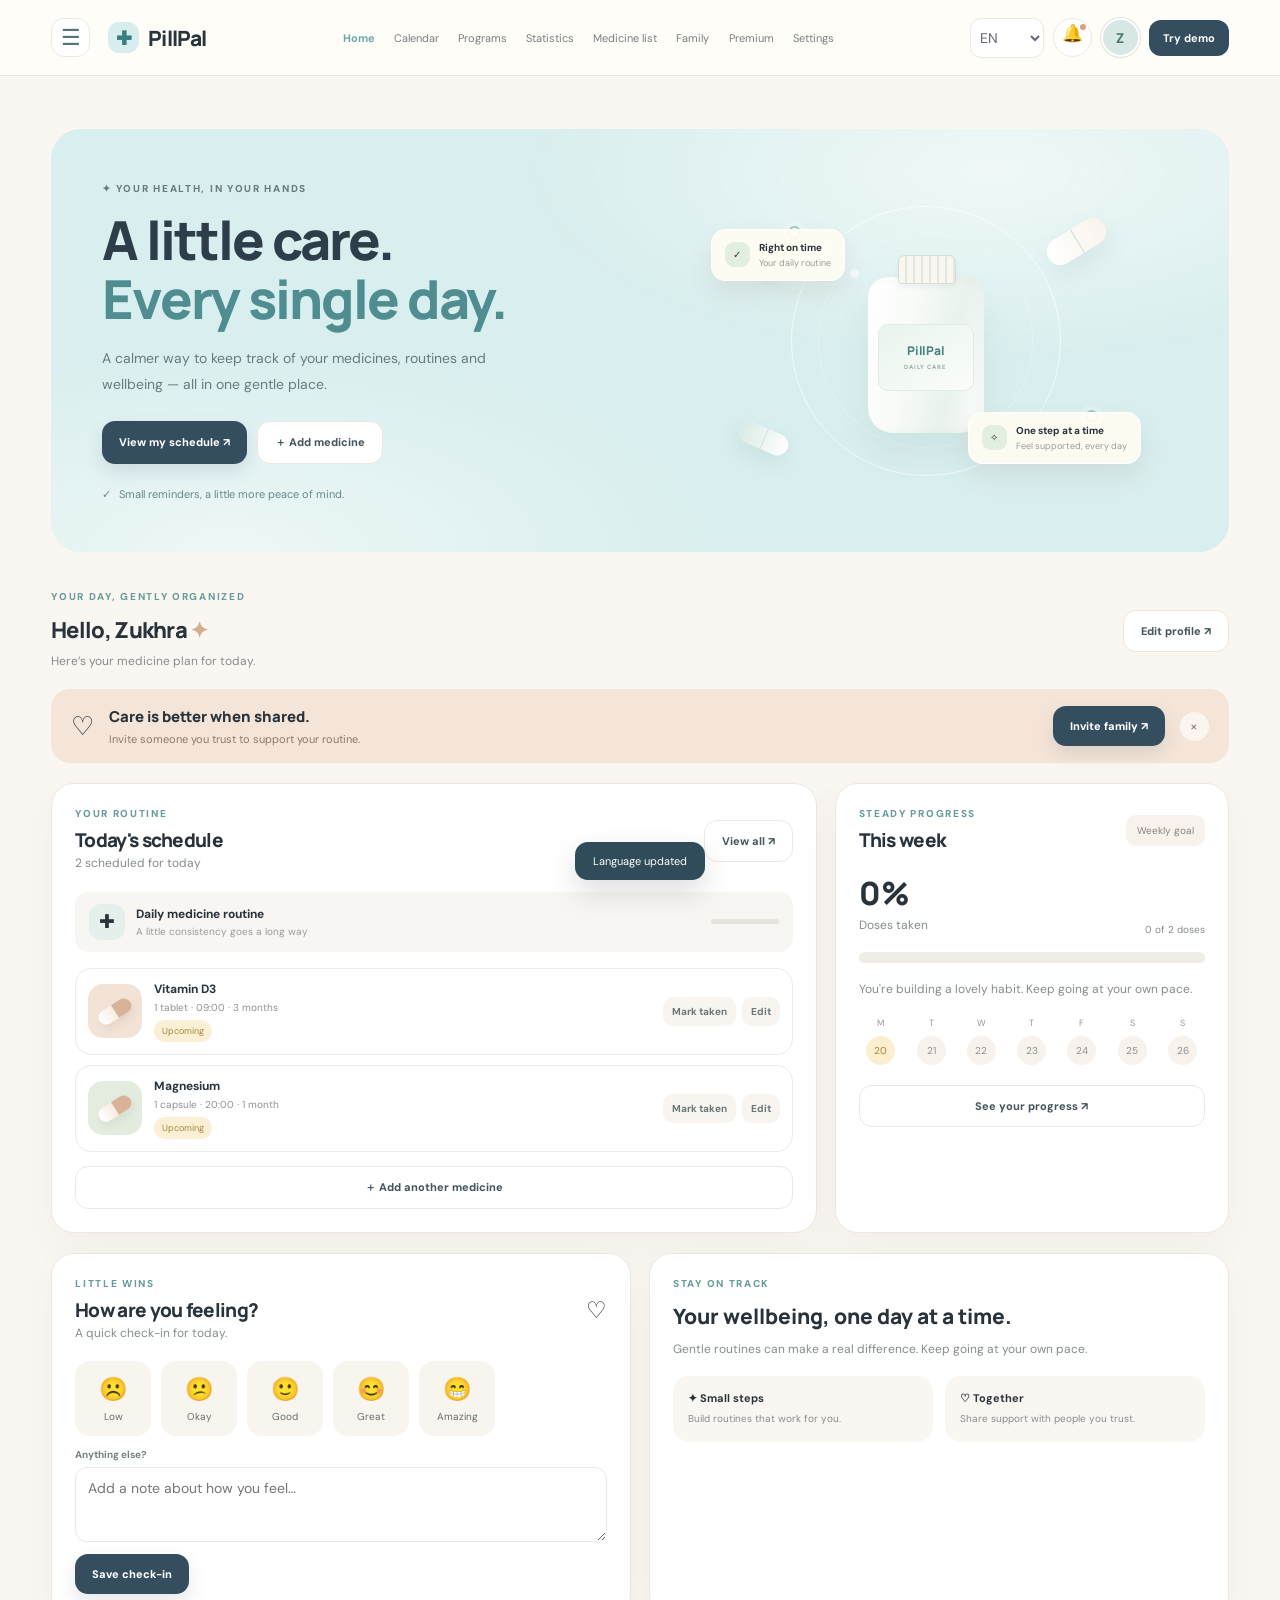
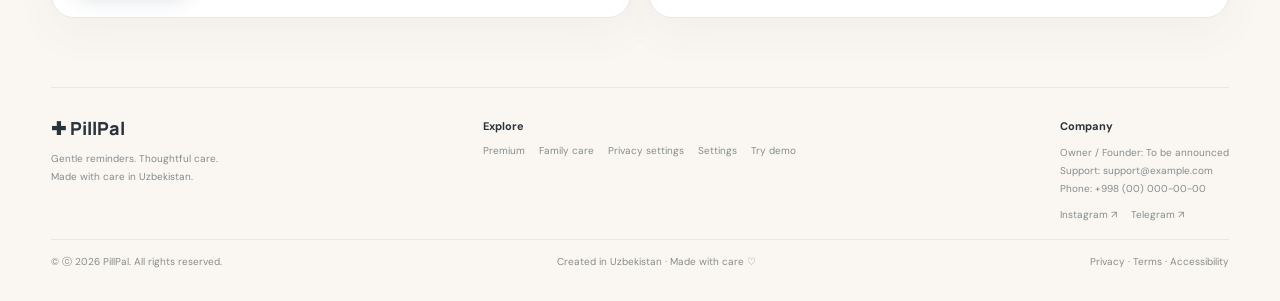
==== commit 7f22db12: "Rename index (7).html to index.html" ====
--- a/index.html
+++ b/index.html
@@ -1,153 +1,27 @@
-<!doctype html>
-<html lang="en">
-<head>
-  <meta charset="utf-8">
-  <meta name="viewport" content="width=device-width, initial-scale=1">
-  <meta name="theme-color" content="#347cf6">
-  <title>PillPal — Your medicine companion</title>
-  <link rel="stylesheet" href="styles.css">
-</head>
-<body>
-  <div class="app-shell">
-    <aside class="sidebar" id="sidebar">
-      <div class="brand"><span class="brand-mark">✚</span><span>PillPal</span></div>
-      <div class="profile-mini"><div class="avatar">M</div><div><strong id="sideName">Mellison Jones</strong><small>Personal account</small></div></div>
-      <nav class="nav-list" aria-label="Main navigation">
-        <button class="nav-item active" data-page="home"><span>⌂</span> Home</button>
-        <button class="nav-item" data-page="calendar"><span>▦</span> Calendar</button>
-        <button class="nav-item" data-page="programs"><span>◈</span> Programs</button>
-        <button class="nav-item" data-page="statistics"><span>▥</span> Statistics</button>
-        <button class="nav-item" data-page="medicines"><span>▱</span> Medicine list</button>
-        <button class="nav-item" data-page="family"><span>◎</span> Family integration</button>
-        <button class="nav-item" data-page="premium"><span>✦</span> Premium</button>
-        <button class="nav-item" data-page="settings"><span>⚙</span> Settings</button>
-      </nav>
-      <div class="sidebar-bottom">
-        <div class="privacy-note"><span>🔒</span><p>Your health data stays private. You choose what to share.</p></div>
-        <button class="nav-item" data-page="profile"><span>◉</span> Personal profile</button>
-        <button class="nav-item logout" id="resetDemo"><span>↪</span> Reset demo</button>
-      </div>
-    </aside>
-
-    <main class="main-area">
-      <header class="topbar">
-        <button class="icon-btn mobile-menu" id="mobileMenu" aria-label="Open menu">☰</button>
-        <div class="breadcrumb"><span class="muted">PillPal</span><span>/</span><strong id="pageTitle">Home</strong></div>
-        <div class="top-actions">
-          <button class="icon-btn" id="openNotifications" aria-label="Notifications">♧<i class="notification-dot"></i></button>
-          <button class="avatar avatar-small" id="openProfile" aria-label="Profile">M</button>
-        </div>
-      </header>
-
-      <section class="page active" id="page-home">
-        <div class="hero-grid">
-          <div class="hero-copy">
-            <span class="eyebrow">YOUR DAILY HEALTH COMPANION</span>
-            <h1>Hi, <span id="greetingName">Mell</span>! <span class="wave">✦</span></h1>
-            <p class="lead">Small steps, better routines. Let's make today a healthy one.</p>
-            <div class="hero-stats">
-              <div><strong id="todayCount">3</strong><span>medicines today</span></div>
-              <div><strong id="takenCount">1/3</strong><span>doses completed</span></div>
-              <div><strong id="streakCount">4 days</strong><span>your current streak</span></div>
-            </div>
-          </div>
-          <div class="hero-art" aria-label="Family illustration">
-            <div class="sun"></div><div class="plant">✿</div>
-            <div class="person person-one"><i></i><b></b><em></em></div>
-            <div class="person person-two"><i></i><b></b><em></em></div>
-            <div class="person person-three"><i></i><b></b><em></em></div>
-            <div class="art-caption">Care for yourself<br><strong>and the ones you love.</strong></div>
-          </div>
-        </div>
-
-        <div class="section-heading"><div><h2>Today's schedule</h2><p id="todayDate" class="muted"></p></div><button class="text-btn" data-go="calendar">View calendar →</button></div>
-        <div class="medicine-row" id="todayMedicines"></div>
-
-        <div class="invite-banner" id="inviteBanner">
-          <button class="banner-close" id="closeBanner" aria-label="Dismiss invitation banner">×</button>
-          <div class="banner-symbol">♡</div>
-          <div class="banner-copy"><strong>Care feels better when it's shared</strong><p>Invite someone you trust to support your routine — only with your permission.</p></div>
-          <button class="btn btn-light" data-go="family">Invite family</button>
-        </div>
-
-        <div class="dashboard-grid">
-          <section class="panel adherence-panel">
-            <div class="section-heading compact"><div><h2>This week's progress</h2><p class="muted">Every little step counts.</p></div><span class="round-icon">↗</span></div>
-            <div class="progress-overview"><div class="donut" id="donut"><div><strong id="adherencePercent">78%</strong><small>adherence</small></div></div><div class="progress-legend"><p><i class="legend-dot blue"></i> Taken <strong id="legendTaken">14 doses</strong></p><p><i class="legend-dot yellow"></i> Partially taken <strong>3 days</strong></p><p><i class="legend-dot red"></i> Missed <strong>2 doses</strong></p></div></div>
-            <div class="week-bars" id="weekBars"></div>
-          </section>
-          <section class="panel feeling-panel">
-            <div class="section-heading compact"><div><h2>How are you feeling?</h2><p class="muted">A quick check-in for today.</p></div><span class="round-icon">♡</span></div>
-            <div class="mood-options" id="moodOptions">
-              <button data-mood="Great"><span>☀</span><small>Great</small></button><button data-mood="Okay"><span>☺</span><small>Okay</small></button><button data-mood="Tired"><span>☁</span><small>Tired</small></button><button data-mood="Anxious"><span>〰</span><small>Anxious</small></button>
-            </div>
-            <label class="field-label" for="feelingNote">Anything else? <span class="muted">(optional)</span></label>
-            <textarea id="feelingNote" rows="2" placeholder="Add a note about how you feel…"></textarea>
-            <button class="btn btn-primary full-width" id="saveFeeling">Save check-in</button>
-          </section>
-        </div>
-      </section>
-
-      <section class="page" id="page-calendar">
-        <div class="page-intro"><div><span class="eyebrow">YOUR ROUTINE</span><h1>Calendar</h1><p class="lead">See your schedule and track your progress day by day.</p></div><button class="btn btn-primary" id="calendarAdd">＋ Add medicine</button></div>
-        <section class="panel calendar-panel">
-          <div class="calendar-head"><button class="icon-btn" id="prevMonth">‹</button><div><h2 id="monthLabel">October 2026</h2><p class="muted">Your medication overview</p></div><button class="icon-btn" id="nextMonth">›</button></div>
-          <div class="calendar-weekdays"><span>Mon</span><span>Tue</span><span>Wed</span><span>Thu</span><span>Fri</span><span>Sat</span><span>Sun</span></div>
-          <div class="calendar-grid" id="calendarGrid"></div>
-          <div class="calendar-legend"><span><i class="legend-dot green"></i> All taken</span><span><i class="legend-dot yellow"></i> Partially taken</span><span><i class="legend-dot red"></i> Missed</span></div>
-        </section>
-        <section class="panel selected-day-panel"><div class="section-heading compact"><div><h2 id="selectedDateLabel">Today's medicines</h2><p class="muted">Tap a dose to update its status.</p></div></div><div id="calendarDayList" class="stack-list"></div></section>
-      </section>
-
-      <section class="page" id="page-programs">
-        <div class="page-intro"><div><span class="eyebrow">STAY ON TRACK</span><h1>Programs</h1><p class="lead">Your current courses, all in one place.</p></div><button class="btn btn-primary" data-action="add">＋ Add program</button></div>
-        <div class="segmented"><button class="selected" data-program-tab="my">My programs</button><button data-program-tab="family">Family</button></div>
-        <div id="programList" class="program-list"></div>
-      </section>
-
-      <section class="page" id="page-statistics">
-        <div class="page-intro"><div><span class="eyebrow">YOUR PROGRESS</span><h1>Statistics</h1><p class="lead">Understand your habits, one day at a time.</p></div><select id="statsPeriod" class="select-control"><option value="week">This week</option><option value="month">This month</option></select></div>
-        <div class="stats-cards"><div class="stat-card"><span class="stat-icon blue-bg">✓</span><small>Adherence rate</small><strong id="statsAdherence">78%</strong><span class="positive">↑ Keep it up</span></div><div class="stat-card"><span class="stat-icon yellow-bg">↗</span><small>Doses taken</small><strong id="statsTaken">14</strong><span class="muted">in selected period</span></div><div class="stat-card"><span class="stat-icon pink-bg">♧</span><small>Best streak</small><strong>6 days</strong><span class="muted">without a missed dose</span></div></div>
-        <div class="dashboard-grid stats-grid"><section class="panel"><div class="section-heading compact"><div><h2>Adherence over time</h2><p class="muted">Daily completion rate</p></div></div><div id="statsChart" class="chart-bars"></div></section><section class="panel"><div class="section-heading compact"><div><h2>Recent check-ins</h2><p class="muted">Your mood log</p></div></div><div id="moodHistory" class="stack-list"></div></section></div>
-        <section class="panel"><div class="section-heading compact"><div><h2>Event timeline</h2><p class="muted">Your recent medicine activity</p></div></div><div id="timeline" class="timeline"></div></section>
-      </section>
-
-      <section class="page" id="page-medicines">
-        <div class="page-intro"><div><span class="eyebrow">YOUR MEDICINE CABINET</span><h1>Medicine list</h1><p class="lead">Manage your medicines and course details.</p></div><button class="btn btn-primary" data-action="add">＋ Add medicine</button></div>
-        <div class="search-row"><input type="search" id="medicineSearch" placeholder="Search medicines…"><select id="medicineFilter" class="select-control"><option value="all">All medicines</option><option value="active">Active</option><option value="completed">Completed</option><option value="repeat">Auto-repeat</option></select></div>
-        <div id="medicineList" class="medicine-list"></div>
-      </section>
-
-      <section class="page" id="page-family">
-        <div class="page-intro"><div><span class="eyebrow">SUPPORT THAT YOU CONTROL</span><h1>Family integration</h1><p class="lead">Stay connected with the people you trust.</p></div><button class="btn btn-primary" id="invitePerson">＋ Invite someone</button></div>
-        <div class="family-layout"><section class="panel family-orbit-panel"><h2>Always take care of your family</h2><p class="muted">Your circle, your choice. Sharing can be changed any time.</p><div class="orbit-scene"><div class="orbit orbit-a"></div><div class="orbit orbit-b"></div><div class="orbit orbit-c"></div><div class="orbit-person orbit-center">M</div><div class="orbit-person orbit-top">J</div><div class="orbit-person orbit-left">A</div><div class="orbit-person orbit-right">S</div><button class="orbit-add" id="orbitAdd">＋</button></div><div class="connected-banner">♡ <span><strong id="familyCount">3 people in your circle</strong><small>Demo connections — no real messages are sent.</small></span></div></section>
-        <section class="panel"><div class="section-heading compact"><div><h2>Connected people</h2><p class="muted">Choose what each person can see.</p></div></div><div id="familyList" class="stack-list"></div></section></div>
-        <section class="panel how-panel"><h2>How it works</h2><div class="how-steps"><div><b>1</b><strong>Share your code</strong><p>Generate an invite code and send it privately.</p></div><div><b>2</b><strong>Connect together</strong><p>Your trusted person enters the code in their app.</p></div><div><b>3</b><strong>Choose permissions</strong><p>Decide whether they see missed doses or full statistics.</p></div></div><div class="invite-code"><span><small>Your demo invite code</small><strong id="inviteCode">PILL-7K4M</strong></span><button class="btn btn-secondary" id="copyCode">Copy code</button></div></section>
-      </section>
-
-      <section class="page" id="page-premium">
-        <div class="premium-hero"><div><span class="eyebrow">PILLPAL PREMIUM</span><h1>A little more support.<br><span>A lot more peace of mind.</span></h1><p>Extra tools for understanding your routine and staying connected.</p><button class="btn btn-light" id="premiumStart">Explore Premium ✦</button></div><div class="premium-star">✦</div></div>
-        <div class="premium-features"><div class="feature-card"><span>⌁</span><h3>Deeper insights</h3><p>More detailed trends and adherence reports.</p></div><div class="feature-card"><span>♡</span><h3>Family support</h3><p>More sharing controls for your trusted circle.</p></div><div class="feature-card"><span>✿</span><h3>Personal themes</h3><p>Premium colors, widgets and daily prompts.</p></div><div class="feature-card"><span>✚</span><h3>Care summaries</h3><p>Export a summary to discuss with a clinician.</p></div></div>
-        <section class="panel pricing-panel"><div class="section-heading compact"><div><h2>Choose your plan</h2><p class="muted">Demo pricing only — payments are not connected.</p></div><label class="toggle-label">Free trial <input type="checkbox" id="trialToggle"><span class="toggle"></span></label></div><div class="pricing-options"><button class="price-option" data-plan="monthly"><span>Monthly</span><strong>50,000 <small>UZS / month</small></strong><small>Flexible, cancel any time</small></button><button class="price-option selected" data-plan="yearly"><span>Yearly <em>BEST VALUE</em></span><strong>500,000 <small>UZS / year</small></strong><small>Save compared with monthly billing</small></button></div><button class="btn btn-primary full-width" id="subscribeBtn">Continue with yearly plan</button><p class="fine-print">No payment will be taken in this prototype. Medication information is educational and does not replace advice from a healthcare professional.</p></section>
-      </section>
-
-      <section class="page" id="page-settings">
-        <div class="page-intro"><div><span class="eyebrow">MAKE IT YOURS</span><h1>Settings</h1><p class="lead">Adjust your experience to feel right for you.</p></div></div>
-        <div class="settings-grid"><section class="panel settings-panel"><h2>Appearance</h2><div class="setting-row"><div><strong>Dark mode</strong><p class="muted">A softer look for evenings.</p></div><label class="switch"><input type="checkbox" id="darkMode"><span></span></label></div><div class="setting-row"><div><strong>Color theme</strong><p class="muted">Choose your favorite accent.</p></div><select id="themeSelect" class="select-control"><option value="blue">Ocean blue</option><option value="lavender">Lavender</option><option value="sage">Sage green</option><option value="sunset">Sunset</option></select></div><div class="setting-row"><div><strong>Font size</strong><p class="muted">Preview changes as you move the slider.</p><input id="fontSize" type="range" min="14" max="18" value="16"><small id="fontPreview">PillPal helps you stay on track.</small></div><span id="fontValue">16 px</span></div></section>
-        <section class="panel settings-panel"><h2>Reminders</h2><div class="setting-row"><div><strong>Sound</strong><p class="muted">Reminder sound preview</p></div><button class="btn btn-secondary" id="soundPreview">▶ Preview</button></div><div class="setting-row"><div><strong>Vibration</strong><p class="muted">Vibration reminders (demo toggle).</p></div><label class="switch"><input type="checkbox" id="vibrationToggle" checked><span></span></label></div><div class="setting-row"><div><strong>Reminder volume</strong><p class="muted">Adjust the sound level.</p><input type="range" min="0" max="100" value="70" id="volumeRange"></div><span id="volumeValue">70%</span></div></section>
-        <section class="panel settings-panel"><h2>Language</h2><p class="muted">Select the language for this prototype.</p><select id="languageSelect" class="select-control language-select"><option value="English">English</option><option value="Русский">Русский</option><option value="O'zbek">O'zbek</option><option value="العربية">العربية</option><option value="中文">中文</option><option value="Español">Español</option><option value="Français">Français</option><option value="Deutsch">Deutsch</option><option value="Türkçe">Türkçe</option><option value="हिन्दी">हिन्दी</option><option value="日本語">日本語</option><option value="한국어">한국어</option><option value="Қазақша">Қазақша</option><option value="Português">Português</option></select><p class="fine-print">The language picker is interactive; full translations and right-to-left Arabic layout would be added in a production version.</p></section>
-        <section class="panel settings-panel"><h2>Privacy & data</h2><div class="setting-row"><div><strong>Family data sharing</strong><p class="muted">Review permissions for connected people.</p></div><button class="btn btn-secondary" data-go="family">Manage</button></div><div class="setting-row"><div><strong>Local demo data</strong><p class="muted">This prototype stores data in this browser only.</p></div><button class="btn btn-secondary" id="clearData">Clear data</button></div></section></div>
-      </section>
-
-      <section class="page" id="page-profile">
-        <div class="page-intro"><div><span class="eyebrow">YOUR ACCOUNT</span><h1>Personal profile</h1><p class="lead">Update your personal details.</p></div></div>
-        <section class="panel profile-form"><div class="profile-avatar-large">M <button id="changeAvatar" title="Change avatar">✎</button></div><div class="form-grid"><label>Name<input id="profileName" value="Mellison Jones"></label><label>Email<input id="profileEmail" type="email" value="mell.jones@example.com"></label><label>Mobile<input id="profileMobile" value="+44 7700 900 123"></label><label>Course duration<select id="profileDuration"><option>1 month</option><option>3 months</option><option>6 months</option><option>Ongoing</option></select></label><label>Gender<select id="profileGender"><option>Prefer not to say</option><option>Female</option><option>Male</option><option>Other</option></select></label><label>City<input id="profileCity" value="London"></label></div><button class="btn btn-primary" id="saveProfile">Save profile</button></section>
-      </section>
-    </main>
-  </div>
-
-  <div class="toast" id="toast" role="status" aria-live="polite"></div>
-  <div class="modal-backdrop" id="modalBackdrop" aria-hidden="true"><section class="modal" role="dialog" aria-modal="true" aria-labelledby="modalTitle"><button class="modal-close" id="modalClose" aria-label="Close dialog">×</button><div id="modalContent"></div></section></div>
-  <script src="script.js"></script>
-</body>
-</html>
+<!doctype html><html lang="en"><head><meta charset="utf-8"><meta name="viewport" content="width=device-width,initial-scale=1"><meta name="theme-color" content="#d9eeee"><title>PillPal — gentle medicine companion</title><link rel="stylesheet" href="styles.css"></head><body>
+<header class="topbar"><button class="menu-toggle" id="menuOpen" aria-label="Open menu">☰</button><a class="brand" href="#home" data-go="home"><span class="brand-mark">✚</span>PillPal</a><nav class="desktop-nav" id="desktopNav"><a href="#home" data-go="home" class="active" data-t="home">Home</a><a href="#calendar" data-go="calendar" data-t="calendar">Calendar</a><a href="#programs" data-go="programs" data-t="programs">Programs</a><a href="#statistics" data-go="statistics" data-t="statistics">Statistics</a><a href="#medicines" data-go="medicines" data-t="medicines">Medicine list</a><a href="#family" data-go="family" data-t="family">Family</a><a href="#premium" data-go="premium" data-t="premium">Premium</a><a href="#settings" data-go="settings" data-t="settings">Settings</a></nav><div class="header-actions"><select id="languageTop" aria-label="Language"><option value="en">EN</option><option value="ru">RU</option><option value="uz">UZ</option><option value="de">DE</option><option value="zh">中文</option><option value="ko">한국어</option></select><button class="icon-btn" id="notifyBtn" aria-label="Notifications" title="Notifications">♧<span style="position:absolute;width:6px;height:6px;border-radius:50%;background:#d5a27f;right:5px;top:5px"></span></button><button class="avatar" id="avatarTop" aria-label="Open profile">Z</button><button class="try-demo" id="tryDemoTop">Try demo</button></div></header>
+<div class="notification-popover" id="notificationPopover" aria-live="polite"><div class="notification-head"><b>Notifications</b><button class="tiny-btn" id="closeNotifications" type="button">Close</button></div><div id="notificationList"></div></div>
+<div class="drawer" id="drawer"><div class="drawer-panel"><div class="drawer-brand"><a class="brand" href="#home" data-go="home"><span class="brand-mark">✚</span>PillPal</a><button class="icon-btn" id="menuClose">×</button></div><div class="drawer-nav" id="drawerNav"></div><div class="panel" style="margin-top:22px;padding:15px"><b id="drawerName">Zukhra</b><p class="muted">Personal account</p><button class="secondary" data-go="profile">Personal profile</button></div></div></div>
+<main class="wrap">
+<section class="section active" id="page-home"><div class="hero"><div class="hero-copy"><p class="eyebrow">✦ YOUR HEALTH, IN YOUR HANDS</p><h1>A little care.<br><em>Every single day.</em></h1><p>A calmer way to keep track of your medicines, routines and wellbeing — all in one gentle place.</p><div class="hero-buttons"><button class="primary" data-go="calendar">View my schedule ↗</button><button class="secondary" id="heroAdd">＋ Add medicine</button></div><div class="hero-note"><span>✓</span> Small reminders, a little more peace of mind.</div></div><div class="hero-art"><div class="bottle-scene"><div class="orbit"></div><div class="orbit two"></div><div class="bottle"><div class="bottle-label">PillPal<small>DAILY CARE</small></div></div><div class="cap c1"></div><div class="cap c2"></div><div class="cap c3"></div><span class="pill-dot d1"></span><span class="pill-dot d2"></span><div class="floating-note fn1"><span class="note-icon">✓</span><span><b>Right on time</b><small>Your daily routine</small></span></div><div class="floating-note fn2"><span class="note-icon">✧</span><span><b>One step at a time</b><small>Feel supported, every day</small></span></div></div></div></div>
+<div class="welcome-row"><div><p class="eyebrow">YOUR DAY, GENTLY ORGANIZED</p><h2><span id="helloText">Hello, Zukhra</span> <span style="color:#d8ad8e">✦</span></h2><p class="muted">Here’s your medicine plan for today.</p></div><button class="secondary" data-go="profile">Edit profile ↗</button></div>
+<div class="banner" id="familyBanner"><div style="font-size:26px">♡</div><div class="grow"><b>Care is better when shared.</b><p>Invite someone you trust to support your routine.</p></div><button class="primary small" data-go="family">Invite family ↗</button><button class="close" id="bannerClose" aria-label="Dismiss">×</button></div>
+<div class="dashboard-grid"><div class="panel"><div class="section-head"><div><p class="eyebrow">YOUR ROUTINE</p><h2>Today's schedule</h2><p class="muted" id="scheduleCount">2 scheduled for today</p></div><button class="secondary" data-go="medicines">View all ↗</button></div><div class="schedule-summary"><div class="summary-icon">✚</div><div><b>Daily medicine routine</b><small id="scheduleSummaryText">A little consistency goes a long way</small></div><div class="summary-progress"><span id="scheduleProgress"></span></div></div><div class="med-list" id="homeMedicineList"></div><button class="secondary" id="homeAddMore" style="margin-top:14px;width:100%">＋ Add another medicine</button></div><div class="panel"><div class="section-head"><div><p class="eyebrow">STEADY PROGRESS</p><h2>This week</h2></div><span class="chip">Weekly goal</span></div><div class="progress-stat"><div><strong id="weekPercent">33%</strong><div class="muted">Doses taken</div></div><span id="weekFraction">2 of 6 doses</span></div><div class="progress-fill"><span id="weekBar"></span></div><p class="muted">You're building a lovely habit. Keep going at your own pace.</p><div class="week-days" id="weekDays"></div><button class="secondary" data-go="statistics" style="width:100%;margin-top:20px">See your progress ↗</button></div></div>
+<div class="content-grid" style="margin-bottom:20px"><div class="panel"><div class="section-head"><div><p class="eyebrow">LITTLE WINS</p><h2>How are you feeling?</h2><p class="muted">A quick check-in for today.</p></div><span style="font-size:23px">♡</span></div><div class="mood-row" id="moodRow"><button class="mood" data-mood="Low"><span>☹️</span>Low</button><button class="mood" data-mood="Okay"><span>😕</span>Okay</button><button class="mood" data-mood="Good"><span>🙂</span>Good</button><button class="mood" data-mood="Great"><span>😊</span>Great</button><button class="mood" data-mood="Amazing"><span>😁</span>Amazing</button></div><div class="field"><label for="moodNote">Anything else?</label><textarea id="moodNote" placeholder="Add a note about how you feel…"></textarea></div><button class="primary" id="saveMood">Save check-in</button><span class="muted" id="moodSaved" style="margin-left:10px"></span></div><div class="panel"><p class="eyebrow">STAY ON TRACK</p><h2 style="font:800 21px Manrope;margin:0 0 9px">Your wellbeing, one day at a time.</h2><p class="muted">Gentle routines can make a real difference. Keep going at your own pace.</p><div class="feature-list" style="margin-top:17px"><div class="feature"><b>✦ Small steps</b><p>Build routines that work for you.</p></div><div class="feature"><b>♡ Together</b><p>Share support with people you trust.</p></div></div></div></div></section>
+<section class="section" id="page-calendar"><div class="page-title"><h1>Calendar</h1><p>See your medicine routine across days and months.</p></div><div class="content-grid"><div class="panel"><div class="calendar-head"><div class="month-control"><button id="prevMonth">‹</button><span id="monthLabel">October 2026</span><button id="nextMonth">›</button></div><button class="secondary" id="todayBtn">Today</button></div><div class="calendar-grid" id="calendarGrid"></div><div class="legend"><span><i style="background:#8ec69a"></i>All taken</span><span><i style="background:#e8c66b"></i>Partially taken</span><span><i style="background:#e5a198"></i>Missed</span><span><i style="background:#eee8df"></i>No dose planned</span></div></div><div class="panel"><p class="eyebrow">SELECTED DAY</p><h2 id="selectedDateTitle" style="font:800 20px Manrope;margin:0 0 8px">Today’s doses</h2><p class="muted" id="selectedDateDesc">Your schedule for this day.</p><div id="selectedDateList" class="med-list" style="margin-top:17px"></div><button class="primary" data-go="medicines" style="margin-top:16px">Manage medicines</button></div></div></section>
+<section class="section" id="page-programs"><div class="page-title"><h1>Programs</h1><p>Keep your own routines and the routines you help care for in one place.</p></div><div class="content-grid"><div class="panel"><div class="section-head"><h2>My programs</h2><button class="primary small" id="programAdd">＋ Add program</button></div><div id="myPrograms"></div></div><div class="panel"><div class="section-head"><h2>Family</h2><button class="secondary" data-go="family">Manage family ↗</button></div><div id="familyPrograms"></div><p class="muted">Family demo is read-only. Shared details depend on the permissions you choose.</p></div></div></section>
+<section class="section" id="page-statistics"><div class="page-title"><h1>Statistics</h1><p>Your progress at a glance — choose a time range to explore.</p></div><div class="filters" id="statsFilters"><button class="filter" data-period="day">This day</button><button class="filter active" data-period="week">This week</button><button class="filter" data-period="month">This month</button><button class="filter" data-period="year">This year</button></div><div class="stat-grid"><div class="stat-card"><small>Adherence rate</small><strong id="adherenceRate">83%</strong><span>↑ Your consistency</span></div><div class="stat-card"><small>Doses taken</small><strong id="dosesTaken">10</strong><span>Recorded check-ins</span></div><div class="stat-card"><small>Best streak</small><strong id="bestStreak">6 days</strong><span>One day at a time</span></div><div class="stat-card"><small>Current streak</small><strong id="currentStreak">3 days</strong><span>Keep it gentle</span></div></div><div class="content-grid"><div class="panel"><div class="section-head"><div><p class="eyebrow">YOUR PROGRESS IN MOTION</p><h2>Adherence over time</h2></div><span class="chip" id="chartPeriod">This week</span></div><div class="bar-chart" id="adherenceChart"></div></div><div class="panel"><div class="section-head"><div><p class="eyebrow">DAILY COMPARISON RATE</p><h2>Daily completion rate</h2></div></div><div id="dailyComparison"></div></div><div class="panel"><p class="eyebrow">RECENT CHECK-INS</p><h2 style="font:800 19px Manrope;margin:0 0 17px">Recent check-ins</h2><div id="recentCheckins" class="timeline"></div></div><div class="panel"><p class="eyebrow">EVENT TIMELINE</p><h2 style="font:800 19px Manrope;margin:0 0 17px">Recent activity</h2><div id="eventTimeline" class="timeline"></div></div></div></section>
+<section class="section" id="page-medicines"><div class="page-title"><h1>Medicine list</h1><p>Organize your medicines, reminders, and course details.</p></div><div class="panel"><div class="medicine-toolbar"><input class="search" id="medicineSearch" placeholder="⌕  Search medicines…" aria-label="Search medicines"><button class="primary" id="addMedicineBtn">＋ Add medicine</button></div><div class="filters" id="medicineFilters"><button class="filter active" data-filter="all">All medicines</button><button class="filter" data-filter="active">Active</button><button class="filter" data-filter="completed">Completed</button><button class="filter" data-filter="repeat">Auto repeat</button></div><div id="medicineListFull" class="med-list"></div><div id="medicineEmpty" class="empty hidden">No medicines match your search. Add one to get started.</div></div></section>
+<section class="section" id="page-family"><div class="page-title"><h1>Family integration</h1><p>Always take care of your family. Your circle, your choice.</p></div><div class="content-grid"><div class="panel"><div class="section-head"><div><p class="eyebrow">YOUR CIRCLE</p><h2>People you care about</h2></div><button class="primary small" id="invitePerson">＋ Invite someone</button></div><p class="muted">Sharing can be changed anytime.</p><div class="family-circle" id="familyCircle"></div><div style="text-align:center;padding:6px 0 15px"><b id="circleCount">3 people in your circle ♡</b><p class="muted">Connect people you trust.</p></div><button class="secondary" id="addFamilyPerson" style="width:100%">＋ Add a person to your circle</button></div><div class="panel"><p class="eyebrow">CONNECTED PEOPLE</p><h2 style="font:800 20px Manrope;margin:0 0 15px">Connected people</h2><div id="connectedPeople"></div></div><div class="panel full"><p class="eyebrow">HOW IT WORKS</p><h2 style="font:800 20px Manrope;margin:0 0 18px">A simple, thoughtful setup</h2><div class="feature-list"><div class="feature"><b>01 · Share your code</b><p>Send an invite code to someone you trust.</p></div><div class="feature"><b>02 · Connect together</b><p>They can join your demo circle with your permission.</p></div><div class="feature"><b>03 · Choose permissions</b><p>Decide what each person can view. Family sample data is read-only.</p></div><div class="feature"><b>04 · Your demo</b><p>Try the family features without connecting a real account.</p></div></div><div class="field-grid" style="margin-top:15px"><div class="field"><label>Invite code</label><input id="inviteCode" value="PILL-CARE-26" readonly></div><div class="field" style="align-self:end"><button class="primary" id="copyCode">Copy code</button></div></div></div></div></section>
+<section class="section" id="page-premium"><div class="page-title"><h1>PillPal Premium</h1><p>A little more support. A lot more peace of mind.</p></div><div class="hero" style="min-height:210px;margin:0 0 20px;padding:32px;background:#e8eee2;grid-template-columns:1.2fr .8fr"><div class="hero-copy"><p class="eyebrow">PILLPAL PREMIUM</p><h1 style="font-size:35px">More care,<br><em>more clarity.</em></h1><p>Explore deeper insights and thoughtful family support.</p><button class="primary" id="explorePremium">Explore Premium ↗</button></div><div style="display:grid;place-items:center;font-size:100px;color:#6a9b8b">✧</div></div><div class="feature-list" style="margin-bottom:23px"><div class="feature"><b>✦ Deeper Insights</b><p>Understand your routine over time.</p></div><div class="feature"><b>♡ Family Support</b><p>Share care with your trusted circle.</p></div><div class="feature"><b>▤ Care Summaries</b><p>Keep helpful summaries together.</p></div><div class="feature"><b>☼ Personal Plans</b><p>Explore routines tailored to your needs.</p></div></div><div class="section-head"><div><p class="eyebrow">CHOOSE YOUR PLAN</p><h2>Find your fit</h2></div></div><div class="plans"><div class="plan"><span class="chip">Try it out</span><h3>Free trial</h3><div class="price">$0</div><p>Try Premium for 3 days. No payment is processed in this demo.</p><button class="secondary plan-btn" data-plan="free">Try free for 3 days</button></div><div class="plan featured"><span class="chip">Flexible</span><h3>Monthly</h3><div class="price">$15<span style="font:500 11px 'DM Sans'"> / month</span></div><p>Flexible monthly access to Premium features.</p><button class="primary plan-btn" data-plan="monthly">Continue with monthly plan</button></div><div class="plan"><span class="chip">Best value</span><h3>Yearly</h3><div class="price">$100<span style="font:500 11px 'DM Sans'"> / year</span></div><p>One yearly plan with the same thoughtful support.</p><button class="primary plan-btn" data-plan="yearly">Continue with yearly plan</button></div></div><div class="panel" style="margin-top:18px"><p class="eyebrow">PAYMENT INFORMATION</p><h2 style="font:800 18px Manrope;margin:0 0 8px">Secure checkout preview</h2><p class="muted">This is a UI demo only. No PayPal checkout, billing, or payment processing is connected. A real launch needs a verified payment provider and clear subscription terms.</p><button class="secondary" id="paymentInfo" style="margin-top:13px">View payment details</button></div></section>
+<section class="section" id="page-settings"><div class="page-title"><h1>Settings</h1><p>Make it yours — a calmer space that works for you.</p></div><div class="settings-grid"><div class="panel"><p class="eyebrow">APPEARANCE</p><h2 style="font:800 19px Manrope;margin:0 0 8px">Make it yours</h2><div class="setting-row"><div><b>Dark mode</b><small>A softer look for evenings.</small></div><button class="switch" id="darkToggle" role="switch" aria-checked="false"></button></div><div class="setting-row"><div><b>Color theme</b><small>Choose a seasonal look.</small></div><select id="themeSelect" style="border:1px solid var(--line);border-radius:10px;padding:8px;background:white"><option value="spring">Spring garden</option><option value="ocean">Ocean breeze</option><option value="autumn">Autumn warmth</option><option value="winter">Winter frost</option><option value="blossom">Soft blossom</option></select></div><div class="field"><label>Choose any accent</label><div class="swatches" id="swatches"><button class="swatch selected" data-color="#6aa9aa" style="background:#6aa9aa" aria-label="Teal"></button><button class="swatch" data-color="#9c9acb" style="background:#9c9acb" aria-label="Lavender"></button><button class="swatch" data-color="#d39aab" style="background:#d39aab" aria-label="Rose"></button><button class="swatch" data-color="#86a77e" style="background:#86a77e" aria-label="Sage"></button><button class="swatch" data-color="#d0a05f" style="background:#d0a05f" aria-label="Gold"></button><button class="swatch" data-color="#6d9fc6" style="background:#6d9fc6" aria-label="Blue"></button><button class="swatch" data-color="#c77d59" style="background:#c77d59" aria-label="Terracotta"></button></div><input type="color" id="customColor" value="#6aa9aa" aria-label="Custom accent color" style="height:40px;width:100%;border:1px solid var(--line);border-radius:10px;background:white;padding:4px"></div><div class="field"><label>Font size · preview changes as you move the slider</label><input class="range" id="fontSize" type="range" min="12" max="17" value="14"><div class="muted"><span id="fontSizeValue">14</span> px base size</div></div></div>
+<div class="panel"><p class="eyebrow">REMINDERS</p><h2 style="font:800 19px Manrope;margin:0 0 8px">Gentle reminders</h2><div class="setting-row"><div><b>Phone notifications</b><small>Enable browser notifications when supported.</small></div><button class="switch" id="phoneNotify" role="switch" aria-checked="false"></button></div><div class="setting-row"><div><b>Sound preview</b><small>Play a short reminder sound.</small></div><button class="secondary" id="soundPreview">▶ Preview</button></div><div class="setting-row"><div><b>Vibration</b><small>Turn vibration on or off where supported.</small></div><button class="switch on" id="vibrationToggle" role="switch" aria-checked="true"></button></div><div class="field"><label>Reminder volume · <span id="volumeValue">65%</span></label><input class="range" type="range" id="volumeRange" min="0" max="100" value="65"></div><div class="field"><label>Language</label><select id="languageSettings"><option value="en">English</option><option value="ru">Русский</option><option value="uz">O‘zbekcha</option><option value="de">Deutsch</option><option value="zh">中文</option><option value="ko">한국어</option></select></div></div>
+<div class="panel"><p class="eyebrow">PRIVACY & DATA</p><h2 style="font:800 19px Manrope;margin:0 0 8px">Your data, your choice</h2><div class="setting-row"><div><b>Family data sharing</b><small>Manage what your circle can see.</small></div><button class="secondary" data-go="family">Manage</button></div><div class="setting-row"><div><b>Local demo data</b><small>Demo information is saved in this browser.</small></div><button class="secondary" id="exportData">Export JSON</button></div><div class="setting-row"><div><b>Clear data</b><small>Remove the saved demo data from this browser.</small></div><button class="tiny-btn" id="clearData">Clear data</button></div><p class="muted" style="margin-top:13px">Your health data stays private. You choose what to share.</p></div><div class="panel"><p class="eyebrow">YOUR ACCOUNT</p><h2 style="font:800 19px Manrope;margin:0 0 8px">Personal account</h2><p class="muted">Update your details or reset the demo to try it again.</p><button class="secondary" data-go="profile" style="margin-top:14px">Personal profile</button><button class="primary" id="resetDemo" style="margin:14px 0 0 7px">Reset demo</button><div class="muted" id="resetInfo" style="margin-top:10px"></div></div></div></section>
+<section class="section" id="page-profile"><div class="page-title"><h1>Your account</h1><p>Personal profile · Update your personal details.</p></div><div class="panel"><div style="display:flex;align-items:center;gap:17px;margin-bottom:20px"><button class="avatar" id="profileAvatar" style="width:76px;height:76px;font-size:27px">Z</button><div><b style="font:800 17px Manrope" id="profileHeading">Zukhra</b><p class="muted">Personal account</p><label class="secondary" for="photoInput" style="display:inline-flex;cursor:pointer;margin-top:7px">▧ Add profile photo</label><input type="file" id="photoInput" accept="image/*" class="hidden"><div style="font-size:10px;color:#7d9691;margin-top:7px">Use the small palette button to personalize your avatar.</div></div><button class="icon-btn" id="avatarPalette" title="Avatar color palette" style="margin-left:auto">▦</button></div><div class="swatches" id="avatarSwatches"><button class="swatch selected" data-color="#d7e8e4" style="background:#d7e8e4"></button><button class="swatch" data-color="#f1d9c7" style="background:#f1d9c7"></button><button class="swatch" data-color="#dcd9f1" style="background:#dcd9f1"></button><button class="swatch" data-color="#dce9cf" style="background:#dce9cf"></button><button class="swatch" data-color="#f1d8df" style="background:#f1d8df"></button></div><form id="profileForm"><div class="field-grid"><div class="field"><label for="profileName">Name</label><input id="profileName" placeholder="Your name" value="Zukhra" required></div><div class="field"><label for="profileLast">Last name</label><input id="profileLast" placeholder="Your last name" value="Kahramonova"></div><div class="field"><label for="profileEmail">Email</label><input id="profileEmail" type="email" placeholder="you@example.com"></div><div class="field"><label for="profileMobile">Mobile</label><input id="profileMobile" type="tel" placeholder="Phone number"></div><div class="field"><label for="courseDuration">Course duration</label><select id="courseDuration"><option>1 month</option><option>3 months</option><option>6 months</option><option>Ongoing</option></select></div><div class="field"><label for="profileGender">Gender</label><select id="profileGender"><option value="">Prefer not to say</option><option>Female</option><option>Male</option><option>Other</option></select></div><div class="field full"><label for="profileCity">City</label><input id="profileCity" placeholder="Your city"></div></div><button class="primary" type="submit">Save profile</button><span class="muted" id="profileSaved" style="margin-left:10px"></span></form></div></section>
+<section class="section" id="page-about"><div class="page-title"><h1>About PillPal</h1><p>A gentle demo companion for medicine routines and family care.</p></div><div class="panel"><h2 style="font:800 20px Manrope">Care, made a little simpler.</h2><p class="muted">PillPal is a demo interface. It is not a medical device, does not replace professional advice, and does not send reminders when this demo is closed.</p><button class="secondary" data-go="settings">Privacy settings</button> <button class="secondary" data-go="family">Family care</button> <button class="secondary" id="aboutTryDemo">Try demo</button></div></section>
+<section class="section" id="page-help"><div class="page-title"><h1>Help & Support</h1><p>Find your way around the PillPal demo.</p></div><div class="panel"><h2 style="font:800 19px Manrope">Need a hand?</h2><p class="muted">For this prototype, contact details are placeholders and no support inbox is connected.</p><div class="feature-list" style="margin-top:15px"><div class="feature"><b>Medicine routines</b><p>Add, edit, reschedule, and mark demo medicines as taken.</p></div><div class="feature"><b>Privacy</b><p>Use settings to export or clear local demo data.</p></div></div></div></section>
+<footer class="footer"><div class="footer-top"><div><a href="#home" data-go="home" class="footer-brand">✚ PillPal</a><p>Gentle reminders. Thoughtful care.<br>Made with care in Uzbekistan.</p></div><div><b style="font-size:11px;color:var(--ink)">Explore</b><div class="footer-links" style="margin-top:10px"><a href="#premium" data-go="premium">Premium</a><a href="#family" data-go="family">Family care</a><a href="#settings" data-go="settings">Privacy settings</a><a href="#settings" data-go="settings">Settings</a><a href="#home" data-go="home">Try demo</a></div></div><div><b style="font-size:11px;color:var(--ink)">Company</b><p>Owner / Founder: To be announced<br>Support: support@example.com<br>Phone: +998 (00) 000-00-00</p><div class="footer-links"><a href="#about" data-go="about">Instagram ↗</a><a href="#about" data-go="about">Telegram ↗</a></div></div></div><div class="footer-bottom"><span>© ⓒ 2026 PillPal. All rights reserved.</span><span>Created in Uzbekistan · Made with care ♡</span><span><a href="#settings" data-go="settings">Privacy</a> · <a href="#settings" data-go="settings">Terms</a> · <a href="#about" data-go="about">Accessibility</a></span></div></footer></main>
+<div class="modal-backdrop" id="medicineModal"><div class="modal"><div class="modal-head"><h2 id="medicineModalTitle">Add a medicine</h2><button class="close-modal" data-close="medicineModal">×</button></div><p class="muted">Add the details for your demo medicine.</p><form id="medicineForm"><input type="hidden" id="editMedicineId"><div class="field-grid"><div class="field"><label>Medicine name</label><input id="medName" required placeholder="e.g. Vitamin D"></div><div class="field"><label>Dose</label><input id="medDose" placeholder="e.g. 1 tablet"></div><div class="field"><label>Time</label><input id="medTime" type="time" value="09:00" required></div><div class="field"><label>Course duration</label><select id="medCourse"><option>1 month</option><option>3 months</option><option>6 months</option><option>Ongoing</option></select></div><div class="field"><label>Status</label><select id="medStatus"><option value="active">Active</option><option value="completed">Completed</option></select></div><div class="field"><label>Auto repeat</label><select id="medRepeat"><option value="yes">On</option><option value="no">Off</option></select></div><div class="field full"><label>Medicine info / instructions</label><textarea id="medInfo" placeholder="Optional notes (not medical advice)"></textarea></div></div><div style="display:flex;gap:8px;flex-wrap:wrap"><button class="primary" type="submit">Save medicine</button><button class="secondary" type="button" data-close="medicineModal">Cancel</button></div></form></div></div>
+<div class="modal-backdrop" id="familyModal"><div class="modal"><div class="modal-head"><h2>Invite someone</h2><button class="close-modal" data-close="familyModal">×</button></div><p class="muted">Add a family demo profile. It is sample data only and does not send an invitation.</p><form id="familyForm"><div class="field"><label>Name</label><input id="familyName" required placeholder="e.g. Alex"></div><div class="field"><label>Relationship</label><select id="familyRelation"><option>Family member</option><option>Parent</option><option>Sibling</option><option>Partner</option><option>Friend</option><option>Caregiver</option></select></div><div class="field"><label>Permission</label><select id="familyPermission"><option>Read only</option><option>View reminders</option><option>View progress</option></select></div><button class="primary">Add to my circle</button></form></div></div>
+<div class="modal-backdrop" id="paymentModal"><div class="modal"><div class="modal-head"><h2>Payment information</h2><button class="close-modal" data-close="paymentModal">×</button></div><p class="muted">This is a prototype. No payment is collected and no PayPal connection is configured. Before launch, connect a verified payment provider, show the renewal date and cancellation policy, and protect payment data.</p><button class="primary" data-close="paymentModal">Got it</button></div></div><div class="toast" id="toast" role="status"></div>
+<script src="script.js"></script></body></html>
--- a/styles.css
+++ b/styles.css
@@ -0,0 +1,27 @@
+@import url('https://fonts.googleapis.com/css2?family=DM+Sans:wght@400;500;600;700&family=Manrope:wght@400;500;600;700;800&display=swap');
+:root{--ink:#29333c;--muted:#858c8e;--paper:#faf7f2;--white:#fff;--blue:#d9eeee;--accent:#6aa9aa;--accent2:#3e777b;--peach:#f3dfd0;--sage:#dfeade;--line:#eee7df;--shadow:0 16px 42px #5b4c3b0c;--radius:23px}*{box-sizing:border-box}html{scroll-behavior:smooth}body{margin:0;background:var(--paper);color:var(--ink);font:14px 'DM Sans',sans-serif;transition:background .25s,color .25s}button,input,select,textarea{font:inherit}button{cursor:pointer;border:0}a{color:inherit;text-decoration:none}.topbar{height:76px;position:sticky;top:0;z-index:30;display:flex;align-items:center;gap:18px;padding:0 clamp(16px,4vw,55px);background:#fffdf9ed;backdrop-filter:blur(15px);border-bottom:1px solid var(--line)}.menu-toggle,.icon-btn{width:39px;height:39px;display:grid;place-items:center;border-radius:50%;background:#fff;border:1px solid var(--line);color:#567578;font-size:20px;flex-shrink:0}.menu-toggle{border-radius:13px;font-size:22px}.brand{display:flex;align-items:center;gap:9px;font:800 21px Manrope,sans-serif;letter-spacing:-.8px;white-space:nowrap}.brand-mark{width:31px;height:31px;display:grid;place-items:center;background:#d8eeee;border-radius:11px;color:#397d80;font-size:19px}.desktop-nav{display:flex;align-items:center;gap:clamp(10px,1.5vw,22px);margin:auto;font-size:11px;color:#777f80}.desktop-nav a{padding:10px 0;white-space:nowrap}.desktop-nav a.active,.desktop-nav a:hover{color:var(--accent2);font-weight:700}.header-actions{display:flex;align-items:center;gap:9px}.header-actions select{max-width:95px;border:1px solid var(--line);background:#fff;border-radius:11px;padding:9px 5px;color:#667}.avatar{width:39px;height:39px;border-radius:50%;background:#d7e8e4;color:#4a7775;font-weight:800;overflow:hidden;display:grid;place-items:center;border:2px solid white;box-shadow:0 0 0 1px #e6e0da;flex-shrink:0;padding:0}.avatar img{width:100%;height:100%;object-fit:cover}.try-demo{background:#344e60;color:white;border-radius:12px;padding:11px 14px;font-size:11px;font-weight:700;white-space:nowrap}.wrap{max-width:1450px;margin:auto;padding:0 clamp(16px,4vw,55px)}.hero{margin:25px 0 0;min-height:370px;border-radius:30px;background:#d9eeee;display:grid;grid-template-columns:1.05fr .95fr;padding:clamp(25px,4vw,55px);gap:15px;overflow:hidden;position:relative}.hero:before{content:'';position:absolute;inset:0;background:radial-gradient(ellipse at 80% 10%,#fff9,transparent 35%),radial-gradient(ellipse at 15% 100%,#fff8,transparent 35%);pointer-events:none}.hero-copy{align-self:center;position:relative;z-index:2;max-width:530px}.eyebrow{font-size:10px;letter-spacing:1.7px;font-weight:800;color:#689b9c;margin:0 0 12px}.hero h1{font:800 clamp(34px,4.2vw,57px)/1.1 Manrope,sans-serif;letter-spacing:-2px;color:#2d3e4a;margin:0 0 18px}.hero h1 em{font-style:normal;color:#508d91}.hero-copy>p{color:#647d81;line-height:1.8;max-width:420px}.hero-buttons{display:flex;gap:10px;flex-wrap:wrap;margin-top:24px}.primary,.secondary{display:inline-flex;justify-content:center;align-items:center;gap:8px;border-radius:13px;padding:13px 17px;font-size:11px;font-weight:800;transition:transform .2s,box-shadow .2s}.primary{background:#344e60;color:white;box-shadow:0 8px 18px #334a6020}.secondary{background:#fff;color:#46565e;border:1px solid var(--line)}.primary:hover,.secondary:hover{transform:translateY(-2px)}.hero-note{display:flex;align-items:center;gap:8px;margin-top:23px;font-size:11px;color:#68878a}.hero-art{min-height:290px;display:grid;place-items:center;position:relative}.bottle-scene{width:min(100%,430px);height:310px;position:relative;display:grid;place-items:center}.orbit{position:absolute;border:1px solid #ffffffa8;width:270px;height:270px;border-radius:50%;animation:spin 35s linear infinite}.orbit:after{content:'';position:absolute;width:9px;height:9px;border-radius:50%;background:#fff;top:35px;left:31px}.orbit.two{width:215px;height:215px;border-style:dashed;opacity:.6;animation-direction:reverse;animation-duration:45s}.bottle{position:relative;width:122px;height:168px;margin-top:28px;border-radius:25px 25px 28px 28px;background:linear-gradient(105deg,#fff 0%,#f8f6ee 26%,#fff 48%,#e5eeeb 100%);box-shadow:inset -8px 0 12px #7f9b9718,0 25px 35px #5b89851e;z-index:3;animation:bob 4s ease-in-out infinite}.bottle:before{content:'';position:absolute;top:-24px;left:31px;width:60px;height:29px;border-radius:8px 8px 4px 4px;background:repeating-linear-gradient(90deg,#f4f2e9 0 5px,#d9e2dd 5px 7px);border:1px solid #d3ded9;box-shadow:0 3px 5px #77918a1b}.bottle:after{content:'';position:absolute;left:12px;right:12px;top:50px;height:70px;border-radius:12px;background:linear-gradient(145deg,#e2f2ed,#f8fcf7);border:1px solid #dce9e2}.bottle-label{position:absolute;z-index:4;top:70px;left:0;width:100%;text-align:center;font:800 13px Manrope,sans-serif;color:#4b8180;letter-spacing:-.4px}.bottle-label small{display:block;font:600 7px 'DM Sans';letter-spacing:1.2px;margin-top:4px;color:#8aa6a0}.cap{position:absolute;z-index:2;width:65px;height:27px;border-radius:30px;background:linear-gradient(90deg,#fff,#f9f4eb);box-shadow:0 10px 22px #678c851e;transform:rotate(-32deg);animation:float 5s ease-in-out infinite}.cap:after{content:'';position:absolute;left:50%;top:0;bottom:0;width:1px;background:#c8dcd5}.cap.c1{top:42px;right:32px}.cap.c2{bottom:44px;left:20px;transform:rotate(24deg) scale(.8);background:linear-gradient(90deg,#d8ebe4,#fff)}.cap.c3{top:65px;left:23px;transform:rotate(40deg) scale(.55);animation-delay:-2s}.pill-dot{position:absolute;width:13px;height:13px;border-radius:50%;background:#fff;border:2px solid #9fc9c0;box-shadow:0 0 0 5px #ffffff35;animation:float 3.5s ease-in-out infinite}.pill-dot.d1{right:43px;bottom:73px}.pill-dot.d2{left:77px;top:40px;animation-delay:-1s}.floating-note{position:absolute;z-index:5;display:flex;align-items:center;gap:9px;background:#fffdf2e8;border:1px solid white;border-radius:14px;padding:11px 13px;box-shadow:0 12px 25px #6c54401a;font-size:10px}.floating-note b,.floating-note small{display:block}.floating-note small{color:#9a9b96;margin-top:3px;font-size:9px}.fn1{left:0;top:43px}.fn2{right:0;bottom:32px}.note-icon{width:25px;height:25px;border-radius:9px;background:#e2efdf;display:grid;place-items:center}.welcome-row{display:flex;justify-content:space-between;align-items:center;gap:16px;margin:38px 0 18px}.welcome-row h2,.section-head h2{font:800 22px Manrope,sans-serif;letter-spacing:-.7px;margin:0 0 6px}.muted{color:var(--muted);font-size:12px;line-height:1.7;margin:0}.dashboard-grid{display:grid;grid-template-columns:minmax(0,1.65fr) minmax(280px,.85fr);gap:18px;margin-bottom:20px}.panel{background:var(--white);border:1px solid var(--line);border-radius:var(--radius);padding:23px;box-shadow:var(--shadow);min-width:0}.section-head{display:flex;align-items:center;justify-content:space-between;gap:10px;margin-bottom:18px}.section-head h2{font-size:19px;margin:0}.section-head .eyebrow{margin-bottom:7px}.chip{background:#f7f2ec;border-radius:10px;padding:9px 11px;color:#8e8277;font-size:10px}.schedule-summary{display:flex;align-items:center;gap:11px;padding:12px 14px;border-radius:14px;background:#f8f6f2;margin-bottom:16px}.summary-icon{width:36px;height:36px;border-radius:12px;background:#e4f0eb;display:grid;place-items:center;font-size:19px}.schedule-summary b,.schedule-summary small{display:block}.schedule-summary b{font-size:12px}.schedule-summary small{font-size:10px;color:#999;margin-top:3px}.summary-progress{height:5px;width:68px;background:#e6e2dc;border-radius:10px;margin-left:auto;overflow:hidden}.summary-progress span{display:block;height:100%;width:33%;background:#9fc9be;border-radius:10px;transition:width .3s}.med-list{display:grid;gap:10px}.med-row{display:flex;align-items:center;gap:12px;border:1px solid #f1eae3;border-radius:16px;padding:12px}.med-thumb{width:54px;height:54px;border-radius:15px;background:#f3e3d7;display:grid;place-items:center;flex-shrink:0;position:relative}.med-thumb.green{background:#e4ece0}.mini-pill{width:36px;height:15px;border-radius:12px;background:linear-gradient(90deg,#fff,#f2d9c4);transform:rotate(-32deg);box-shadow:0 5px 8px #66513c17}.mini-pill:after{content:'';display:block;margin-left:50%;height:100%;background:#d8b398;border-radius:0 12px 12px 0}.med-info{flex:1;min-width:0}.med-info b,.med-info small{display:block}.med-info b{font-size:12px}.med-info small{font-size:10px;color:#92918d;margin-top:4px}.status{display:inline-flex;align-items:center;gap:5px;font-size:9px;color:#6e9a82;background:#e9f4e9;border-radius:20px;padding:5px 8px;margin-top:6px}.status.missed{background:#fae7e2;color:#b66b5d}.status.partial{background:#fbf0d6;color:#a88635}.med-actions{display:flex;gap:6px;flex-wrap:wrap;justify-content:flex-end}.tiny-btn{padding:8px 9px;border-radius:10px;background:#f8f4ef;color:#687778;font-size:10px;font-weight:700}.tiny-btn.done{background:#e3f1e7;color:#538b69}.progress-fill{height:11px;background:#f0ede7;border-radius:20px;overflow:hidden;margin:16px 0}.progress-fill span{height:100%;display:block;width:33%;background:linear-gradient(90deg,#a9d8cf,#6ca8a1);border-radius:20px;transition:width .4s}.progress-stat{display:flex;justify-content:space-between;align-items:end}.progress-stat strong{font:800 32px Manrope,sans-serif}.progress-stat span{font-size:10px;color:var(--muted)}.week-days{display:grid;grid-template-columns:repeat(7,1fr);gap:6px;margin-top:18px}.day-dot{text-align:center;color:#969894;font-size:9px}.day-dot span{width:29px;height:29px;display:grid;place-items:center;margin:7px auto 0;border-radius:50%;background:#f7f2ec;color:#8b918e;font-size:10px}.day-dot span.good{background:#dff0e4;color:#53876a}.day-dot span.partial{background:#fbefcf;color:#a88635}.section{display:none;padding:28px 0 34px;animation:fadeUp .35s ease}.section.active{display:block}.page-title{margin:0 0 22px}.page-title h1{font:800 clamp(25px,3vw,35px) Manrope,sans-serif;letter-spacing:-1px;margin:0 0 8px}.page-title p{margin:0;color:var(--muted);line-height:1.7}.content-grid{display:grid;grid-template-columns:repeat(2,minmax(0,1fr));gap:18px}.full{grid-column:1/-1}.calendar-head{display:flex;justify-content:space-between;align-items:center;gap:12px;margin-bottom:18px}.month-control{display:flex;align-items:center;gap:12px;font-weight:800;font:700 17px Manrope,sans-serif}.month-control button{width:32px;height:32px;border-radius:10px;background:#f5f0e9;color:#658b8b}.calendar-grid{display:grid;grid-template-columns:repeat(7,1fr);gap:7px}.calendar-grid .weekday{text-align:center;color:#999;font-size:10px;padding:8px 0}.cal-day{height:47px;border-radius:13px;background:#faf7f2;display:grid;place-items:center;position:relative;color:#687173;font-size:11px;border:1px solid transparent}.cal-day.blank{background:transparent}.cal-day.taken{background:#e3f1e6;color:#4d8863}.cal-day.partial{background:#fbf0d6;color:#a27d2e}.cal-day.missed{background:#f9e4df;color:#b55f56}.cal-day.today{border-color:var(--accent2);font-weight:800}.legend{display:flex;gap:14px;flex-wrap:wrap;margin-top:16px;font-size:10px;color:#858c8e}.legend i{display:inline-block;width:9px;height:9px;border-radius:50%;margin-right:5px}.filters{display:flex;gap:7px;flex-wrap:wrap;margin-bottom:15px}.filter{padding:9px 12px;border-radius:11px;background:#f5f0e9;color:#7b8585;font-size:10px;font-weight:700}.filter.active{background:#dcefee;color:#407c7f}.search{width:100%;border:1px solid var(--line);background:#fff;border-radius:13px;padding:12px 14px;outline:none;margin-bottom:13px}.search:focus,input:focus,select:focus,textarea:focus{border-color:#92c7c3;box-shadow:0 0 0 3px #92c7c31f;outline:none}.medicine-toolbar{display:grid;grid-template-columns:1fr auto;gap:10px}.stat-grid{display:grid;grid-template-columns:repeat(4,minmax(0,1fr));gap:12px;margin-bottom:18px}.stat-card{background:#fff;border:1px solid var(--line);border-radius:19px;padding:18px;box-shadow:var(--shadow)}.stat-card small{display:block;color:var(--muted);font-size:10px}.stat-card strong{display:block;font:800 27px Manrope,sans-serif;margin:9px 0 5px}.stat-card span{font-size:10px;color:#6d9b82}.bar-chart{height:180px;display:flex;align-items:end;gap:12px;border-bottom:1px solid var(--line);padding:15px 6px 0}.bar-wrap{flex:1;display:flex;flex-direction:column;align-items:center;justify-content:end;height:100%;gap:7px}.bar{width:min(100%,34px);min-height:4px;background:linear-gradient(180deg,#9bcfc7,#cce8df);border-radius:9px 9px 3px 3px;transition:height .3s}.bar-wrap small{font-size:9px;color:#919694}.timeline{display:grid;gap:12px}.timeline-item{display:flex;gap:12px;align-items:flex-start}.timeline-dot{width:10px;height:10px;border-radius:50%;background:#8fc6bb;margin-top:4px;box-shadow:0 0 0 5px #e9f4ee;flex-shrink:0}.timeline-item b{font-size:11px}.timeline-item p{font-size:10px;color:var(--muted);margin:4px 0 0;line-height:1.6}.program-card{border:1px solid var(--line);border-radius:18px;padding:17px;display:flex;gap:14px;align-items:center;margin-bottom:11px}.program-icon{width:52px;height:52px;border-radius:16px;background:#e4efea;display:grid;place-items:center;font-size:22px}.program-card .grow{flex:1}.program-card b{display:block;font-size:12px}.program-card small{display:block;color:var(--muted);font-size:10px;margin-top:5px}.pill-label{display:inline-block;border-radius:30px;background:#e5f1e8;color:#5b8a69;padding:5px 8px;font-size:9px;margin-top:7px}.family-circle{display:flex;justify-content:center;align-items:center;gap:14px;flex-wrap:wrap;padding:18px 0}.family-person{width:76px;text-align:center}.family-person .bubble{width:60px;height:60px;border-radius:50%;display:grid;place-items:center;margin:auto auto 8px;background:#d9eeee;color:#417c80;font-weight:800;font-size:18px;border:4px solid white;box-shadow:0 0 0 1px var(--line)}.family-person small{display:block;color:var(--muted);font-size:10px}.family-person.center .bubble{background:#f2dfd0;color:#9e7458}.family-person.add .bubble{background:#fff;border:1px dashed #9dbfbb;font-size:26px;color:#5a9290}.feature-list{display:grid;grid-template-columns:repeat(2,1fr);gap:12px}.feature{padding:15px;border-radius:16px;background:#faf7f2}.feature b{font-size:11px;display:block;margin-bottom:6px}.feature p{font-size:10px;line-height:1.6;color:var(--muted);margin:0}.plans{display:grid;grid-template-columns:repeat(3,minmax(0,1fr));gap:13px}.plan{border:1px solid var(--line);border-radius:20px;padding:20px;background:#fff;display:flex;flex-direction:column;gap:10px}.plan.featured{border:2px solid #8ebfbb;background:#f5fbf8}.plan h3{font:800 17px Manrope;margin:0}.price{font:800 29px Manrope}.plan p{font-size:10px;color:var(--muted);line-height:1.6;margin:0;flex:1}.settings-grid{display:grid;grid-template-columns:repeat(2,minmax(0,1fr));gap:16px}.setting-row{display:flex;justify-content:space-between;align-items:center;gap:12px;padding:12px 0;border-bottom:1px solid #f1ece5}.setting-row:last-child{border:0}.setting-row b{display:block;font-size:11px}.setting-row small{display:block;color:var(--muted);font-size:10px;margin-top:4px;line-height:1.5}.switch{width:43px;height:25px;border-radius:20px;background:#d9dcd9;padding:3px;flex-shrink:0;transition:background .2s}.switch:after{content:'';display:block;width:19px;height:19px;background:white;border-radius:50%;box-shadow:0 2px 5px #0002;transition:transform .2s}.switch.on{background:#70aaa4}.switch.on:after{transform:translateX(18px)}.swatches{display:flex;gap:8px;flex-wrap:wrap;margin:12px 0}.swatch{width:27px;height:27px;border-radius:50%;border:3px solid white;box-shadow:0 0 0 1px #ddd}.swatch.selected{box-shadow:0 0 0 2px #4c8385}.field{display:grid;gap:6px;margin:12px 0}.field label{font-size:10px;color:#758080;font-weight:700}.field input,.field select,.field textarea{width:100%;border:1px solid var(--line);border-radius:12px;padding:11px 12px;background:#fff;color:var(--ink)}.field textarea{min-height:75px;resize:vertical}.field-grid{display:grid;grid-template-columns:repeat(2,minmax(0,1fr));gap:12px}.range{width:100%;accent-color:#6aa9aa}.mood-row{display:flex;gap:10px;flex-wrap:wrap}.mood{background:#f8f4ee;border:1px solid transparent;border-radius:15px;padding:12px 10px;min-width:76px;text-align:center;color:#657071;font-size:10px}.mood span{font-size:23px;display:block;margin-bottom:6px}.mood.selected{border-color:#6aa9aa;background:#e5f3ef}.banner{margin:0 0 20px;padding:17px 20px;border-radius:19px;background:#f5e5d8;display:flex;align-items:center;gap:15px}.banner .grow{flex:1}.banner b{font:800 15px Manrope}.banner p{font-size:11px;color:#8b796b;margin:5px 0 0}.banner .close{background:#ffffff9e;border-radius:50%;width:29px;height:29px;color:#8b796b}.footer{border-top:1px solid var(--line);margin-top:15px;padding:28px 0 32px;color:#858c8e}.footer-top{display:flex;justify-content:space-between;gap:25px;flex-wrap:wrap}.footer-brand{font:800 18px Manrope;color:var(--ink)}.footer-links{display:flex;gap:14px;flex-wrap:wrap;font-size:10px}.footer p{font-size:10px;line-height:1.8}.footer-bottom{display:flex;justify-content:space-between;gap:15px;flex-wrap:wrap;border-top:1px solid var(--line);margin-top:18px;padding-top:15px;font-size:10px}.modal-backdrop{position:fixed;inset:0;background:#26353b6b;z-index:100;display:none;align-items:center;justify-content:center;padding:16px}.modal-backdrop.open{display:flex}.modal{width:min(100%,560px);max-height:90vh;overflow:auto;background:#fffdf9;border-radius:24px;padding:25px;box-shadow:0 30px 80px #17272b45}.modal-head{display:flex;justify-content:space-between;align-items:center;margin-bottom:8px}.modal-head h2{font:800 22px Manrope;margin:0}.close-modal{width:32px;height:32px;border-radius:50%;background:#f4eee7}.drawer{position:fixed;inset:0;z-index:80;display:none;background:#1f30384d}.drawer.open{display:block}.drawer-panel{width:min(320px,86vw);height:100%;background:#fffdf9;padding:22px;box-shadow:20px 0 60px #182c3020;overflow:auto;animation:slideIn .25s ease}.drawer-brand{display:flex;align-items:center;justify-content:space-between;margin-bottom:24px}.drawer-nav{display:grid;gap:6px}.drawer-nav button{display:flex;align-items:center;gap:12px;text-align:left;padding:13px 12px;border-radius:12px;background:transparent;color:#667373;font-size:12px}.drawer-nav button.active,.drawer-nav button:hover{background:#e6f2ef;color:#417c7e;font-weight:800}.toast{position:fixed;bottom:20px;left:50%;transform:translate(-50%,20px);background:#304b59;color:#fff;border-radius:13px;padding:12px 18px;font-size:11px;box-shadow:0 12px 30px #0002;opacity:0;pointer-events:none;transition:.25s;z-index:150}.toast.show{opacity:1;transform:translate(-50%,0)}.hidden{display:none!important}.empty{padding:30px;text-align:center;color:var(--muted);font-size:12px}.dark{--ink:#edf3f2;--muted:#a8b3b2;--paper:#182629;--white:#223438;--line:#34474a;--shadow:0 16px 42px #0002}.dark .topbar{background:#1d2d30ed}.dark .panel,.dark .stat-card,.dark .plan,.dark .modal,.dark .drawer-panel{background:#223438}.dark .hero{background:#2b474b}.dark .hero h1{color:#f2f8f6}.dark .hero-copy>p,.dark .hero-note{color:#c2d9d7}.dark .menu-toggle,.dark .icon-btn,.dark .avatar,.dark .field input,.dark .field select,.dark .field textarea,.dark .search,.dark .header-actions select{background:#2b4145;color:#eaf1ef;border-color:#405457}.dark .med-row,.dark .program-card{border-color:#3b4d50}.dark .schedule-summary,.dark .feature,.dark .tiny-btn,.dark .filter,.dark .chip,.dark .cal-day,.dark .mood{background:#2a4043;color:#e1e9e6}.dark .footer-brand{color:#f0f4f3}.dark .footer{border-color:#34474a}.dark .footer-bottom{border-color:#34474a}.dark .plan.featured{background:#294340}.dark .banner{background:#57473e}.dark .banner p{color:#e3c9b5}
+@keyframes bob{0%,100%{transform:translateY(0) rotate(-1deg)}50%{transform:translateY(-8px) rotate(1deg)}}@keyframes float{0%,100%{translate:0 0;rotate:0deg}50%{translate:0 -13px;rotate:4deg}}@keyframes spin{to{transform:rotate(360deg)}}@keyframes fadeUp{from{opacity:0;transform:translateY(9px)}to{opacity:1;transform:none}}@keyframes slideIn{from{transform:translateX(-100%)}to{transform:none}}
+@media(max-width:1180px){.desktop-nav{display:none}.topbar{justify-content:space-between}.header-actions{margin-left:auto}.dashboard-grid{grid-template-columns:1fr 320px}}@media(max-width:850px){.hero{grid-template-columns:1fr;padding:28px;gap:0}.hero-art{min-height:270px}.bottle-scene{height:275px}.dashboard-grid,.content-grid,.settings-grid{grid-template-columns:1fr}.stat-grid{grid-template-columns:repeat(2,minmax(0,1fr))}.plans{grid-template-columns:1fr}.plan{min-height:170px}.full{grid-column:auto}.try-demo{display:none}}@media(max-width:520px){.topbar{height:66px;padding:0 13px;gap:10px}.brand{font-size:18px}.brand-mark{width:28px;height:28px}.header-actions{gap:6px}.header-actions select{max-width:76px;font-size:10px}.avatar{width:35px;height:35px}.wrap{padding:0 13px}.hero{margin-top:14px;border-radius:23px;padding:25px 20px}.hero h1{font-size:37px}.hero-art{min-height:250px}.orbit{width:225px;height:225px}.orbit.two{width:180px;height:180px}.bottle{transform:scale(.88);margin-top:23px}.floating-note{padding:8px 9px;font-size:9px}.fn1{left:-4px}.fn2{right:-4px}.welcome-row{margin-top:28px}.welcome-row h2{font-size:19px}.panel{padding:17px;border-radius:19px}.med-row{flex-wrap:wrap}.med-actions{width:100%;justify-content:flex-start;padding-left:66px}.medicine-toolbar{grid-template-columns:1fr}.calendar-grid{gap:4px}.cal-day{height:39px;border-radius:10px}.calendar-grid .weekday{font-size:9px}.field-grid{grid-template-columns:1fr}.footer-top{display:grid}.footer-bottom{display:grid}.stat-card{padding:14px}.stat-card strong{font-size:23px}.mood{flex:1;min-width:70px}.program-card{align-items:flex-start;flex-wrap:wrap}.program-card .grow{min-width:60%}}
+
+/* Refined original-style medicine bottle: softer glass, calmer details */
+.bottle{width:116px;height:156px;border-radius:20px 20px 25px 25px;background:linear-gradient(100deg,#ffffff 0%,#f8fbf8 35%,#e9f2ed 70%,#fff 100%);box-shadow:inset -6px 0 10px #7f9b9710,0 20px 30px #5b898518;}
+.bottle:before{top:-22px;left:30px;width:56px;height:27px;border-radius:7px 7px 4px 4px;background:repeating-linear-gradient(90deg,#f9f7f0 0 6px,#e2e9e3 6px 8px);}
+.bottle:after{left:10px;right:10px;top:47px;height:65px;border-radius:10px;background:linear-gradient(145deg,#e8f4ef,#fbfdf8);border:1px solid #e0ece5;}
+.bottle-label{top:65px;font-size:12px;letter-spacing:-.2px}.bottle-label small{font-size:6px;letter-spacing:1px}
+/* Notifications dropdown */
+.topbar{position:sticky}
+.header-actions{position:relative}
+#notifyBtn{position:relative;font-size:0}
+#notifyBtn:before{content:'🔔';font-size:17px;line-height:1}
+.notification-popover{position:absolute;right:48px;top:52px;width:min(350px,calc(100vw - 28px));max-height:420px;overflow:auto;background:#fff;border:1px solid var(--line);border-radius:18px;box-shadow:0 18px 45px #354c4c24;padding:16px;z-index:60;display:none}
+.notification-popover.open{display:block;animation:noticeIn .18s ease-out}
+@keyframes noticeIn{from{opacity:0;transform:translateY(-5px)}to{opacity:1;transform:translateY(0)}}
+.notification-head{display:flex;align-items:center;justify-content:space-between;gap:12px;margin-bottom:12px}
+.notification-head b{font:800 16px Manrope,sans-serif}
+.notification-item{display:flex;gap:10px;padding:12px 0;border-top:1px solid #f1ece6;align-items:flex-start}
+.notification-symbol{width:34px;height:34px;flex:0 0 34px;display:grid;place-items:center;border-radius:12px;background:#e3f0e9;color:#54877c;font-size:16px}
+.notification-symbol.missed{background:#fae5e1;color:#b56e61}.notification-symbol.upcoming{background:#fbf0d7;color:#a27d31}
+.notification-copy{flex:1;min-width:0}.notification-copy b{display:block;font-size:12px}.notification-copy p{font-size:11px;line-height:1.5;color:#89908e;margin:4px 0 0}
+.notification-copy button{margin-top:7px;padding:6px 8px;border-radius:8px;background:#edf5ef;color:#4f806c;font-size:10px;font-weight:700}
+.notification-empty{padding:15px 0;color:var(--muted);font-size:12px;line-height:1.6}
+@media(max-width:520px){.notification-popover{right:0;top:49px}}
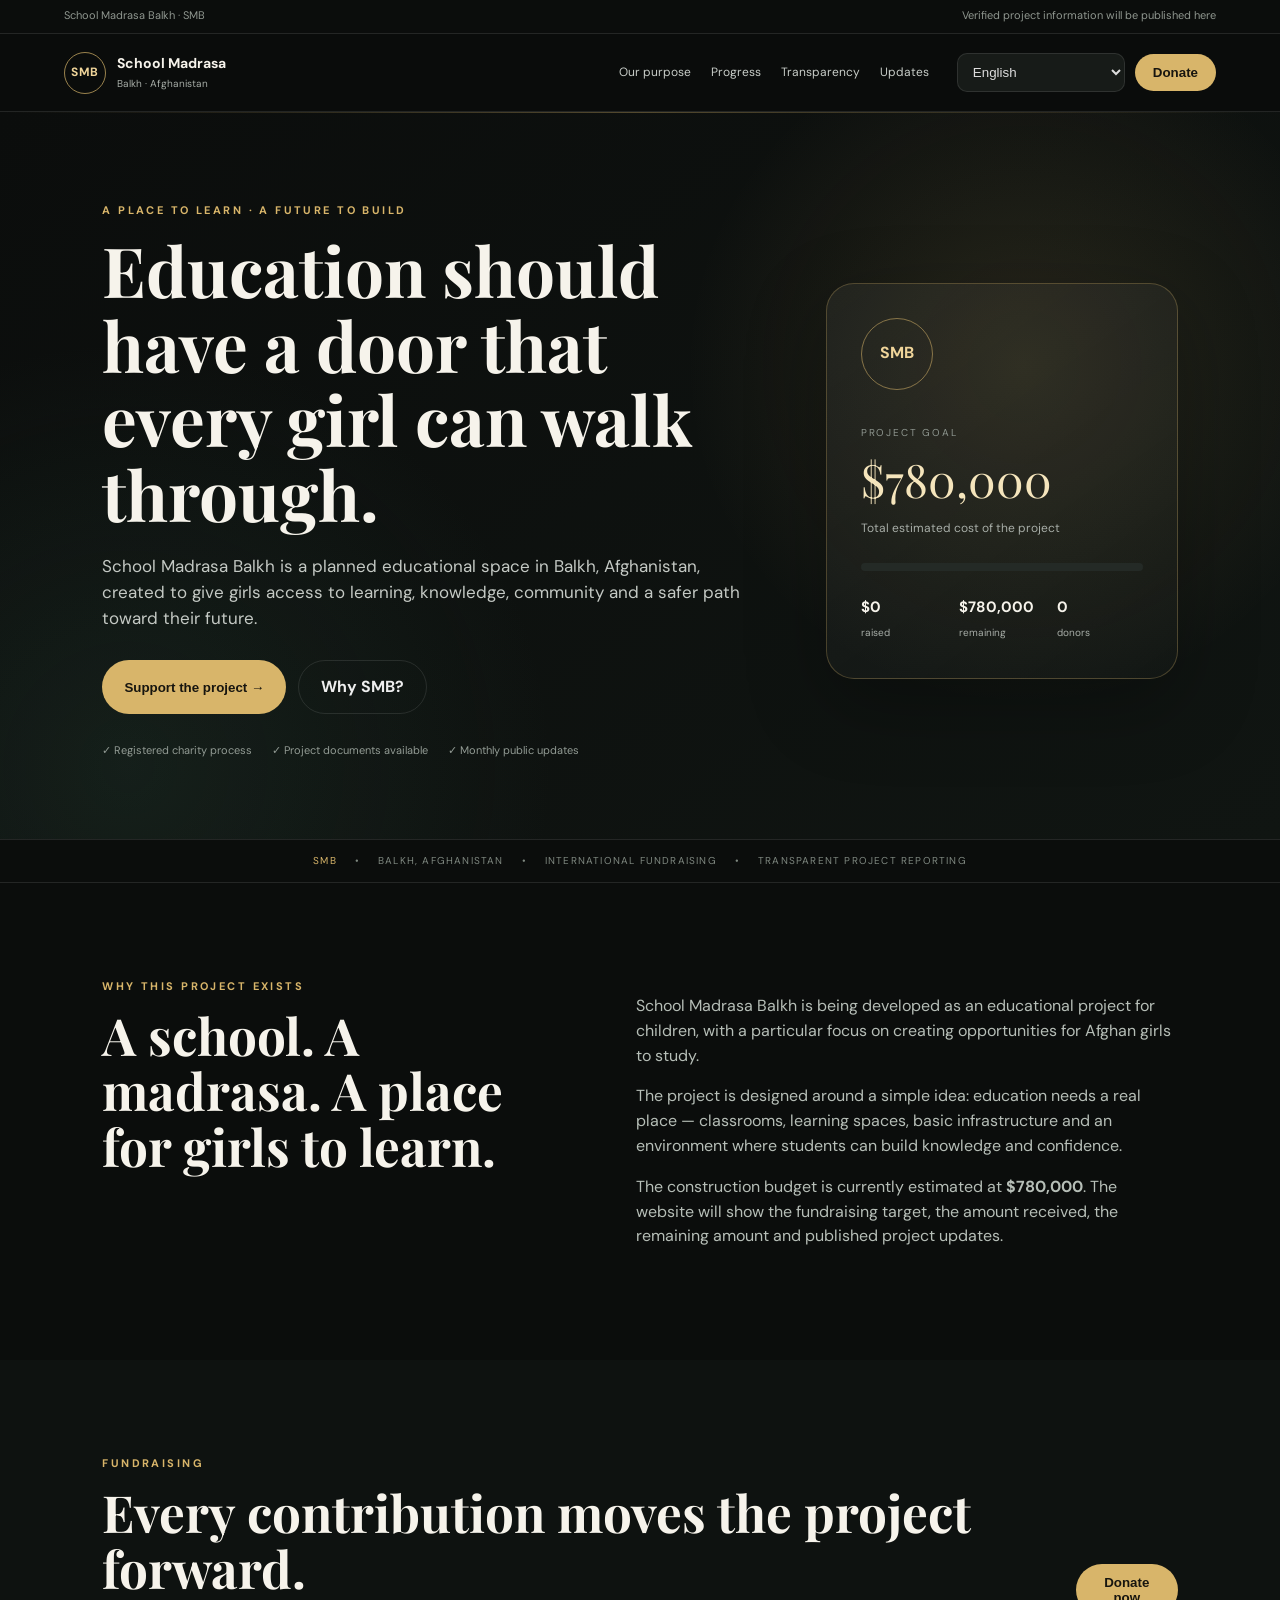
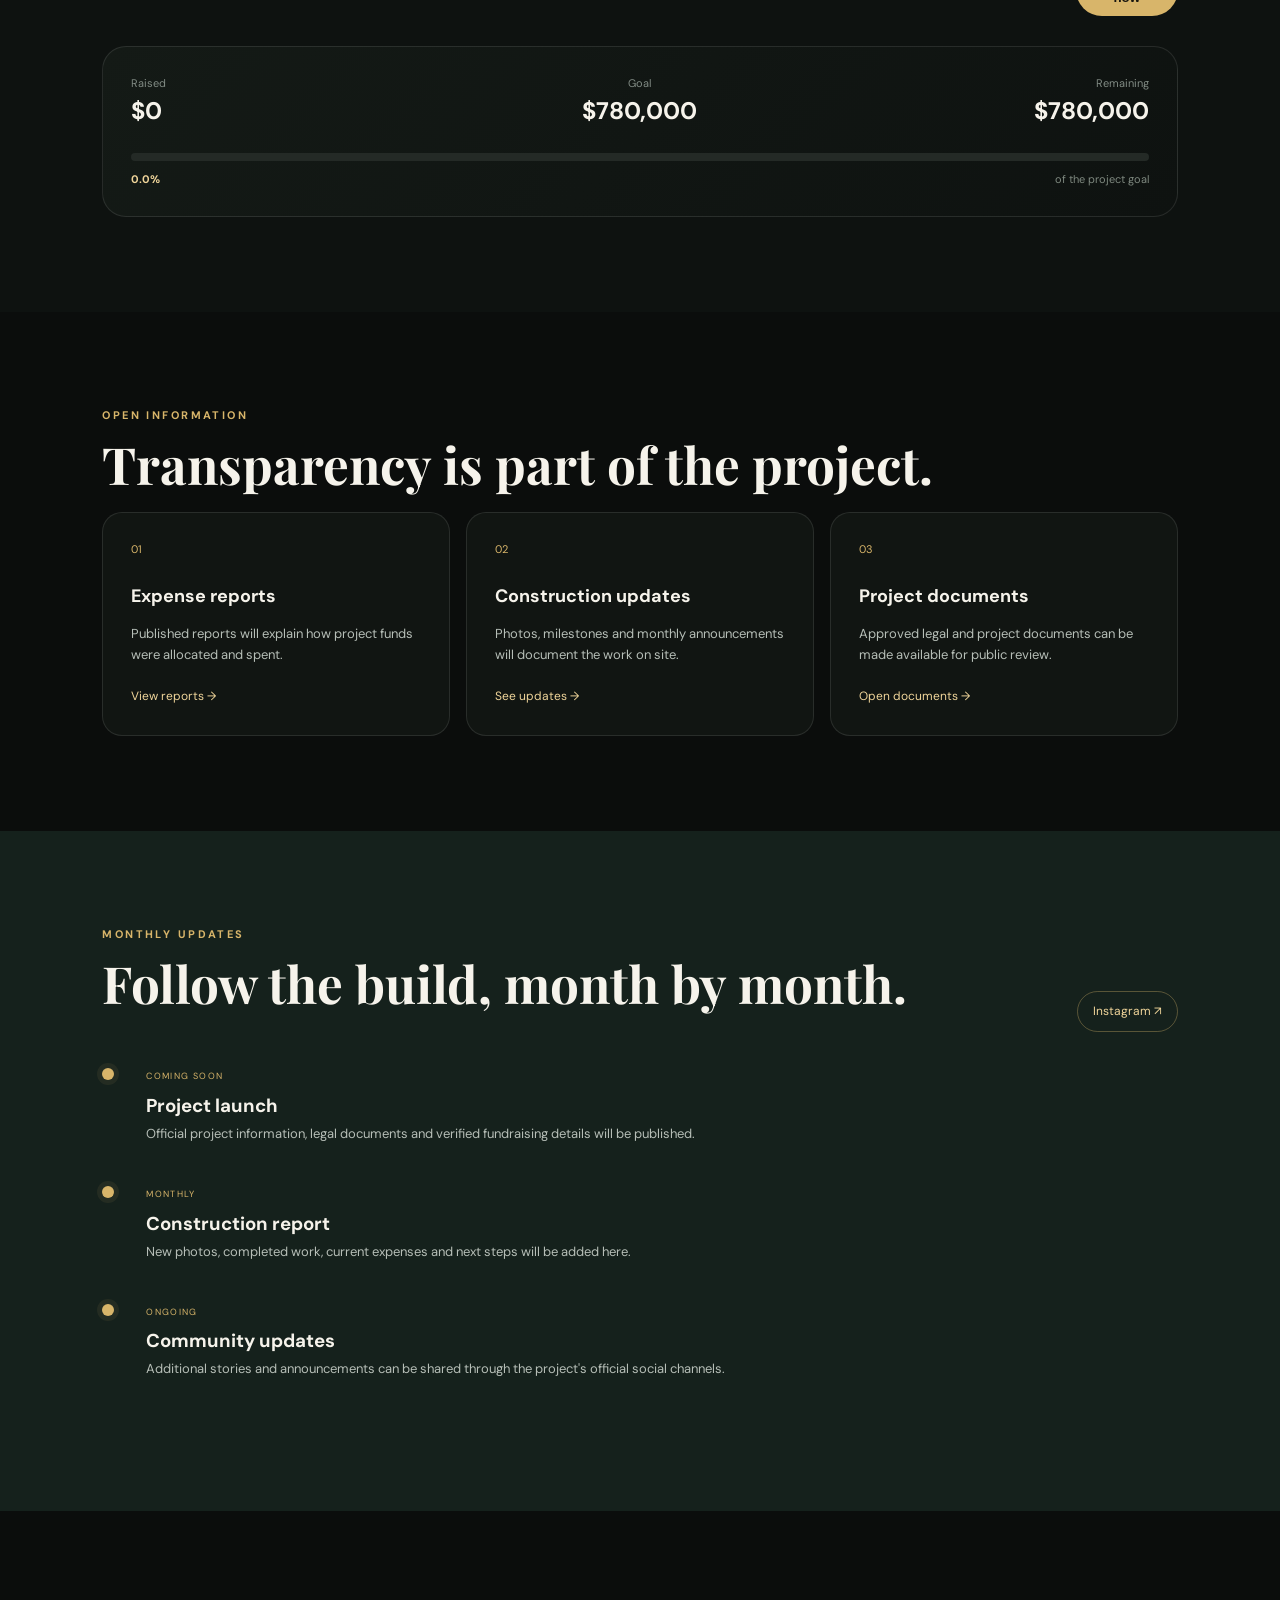
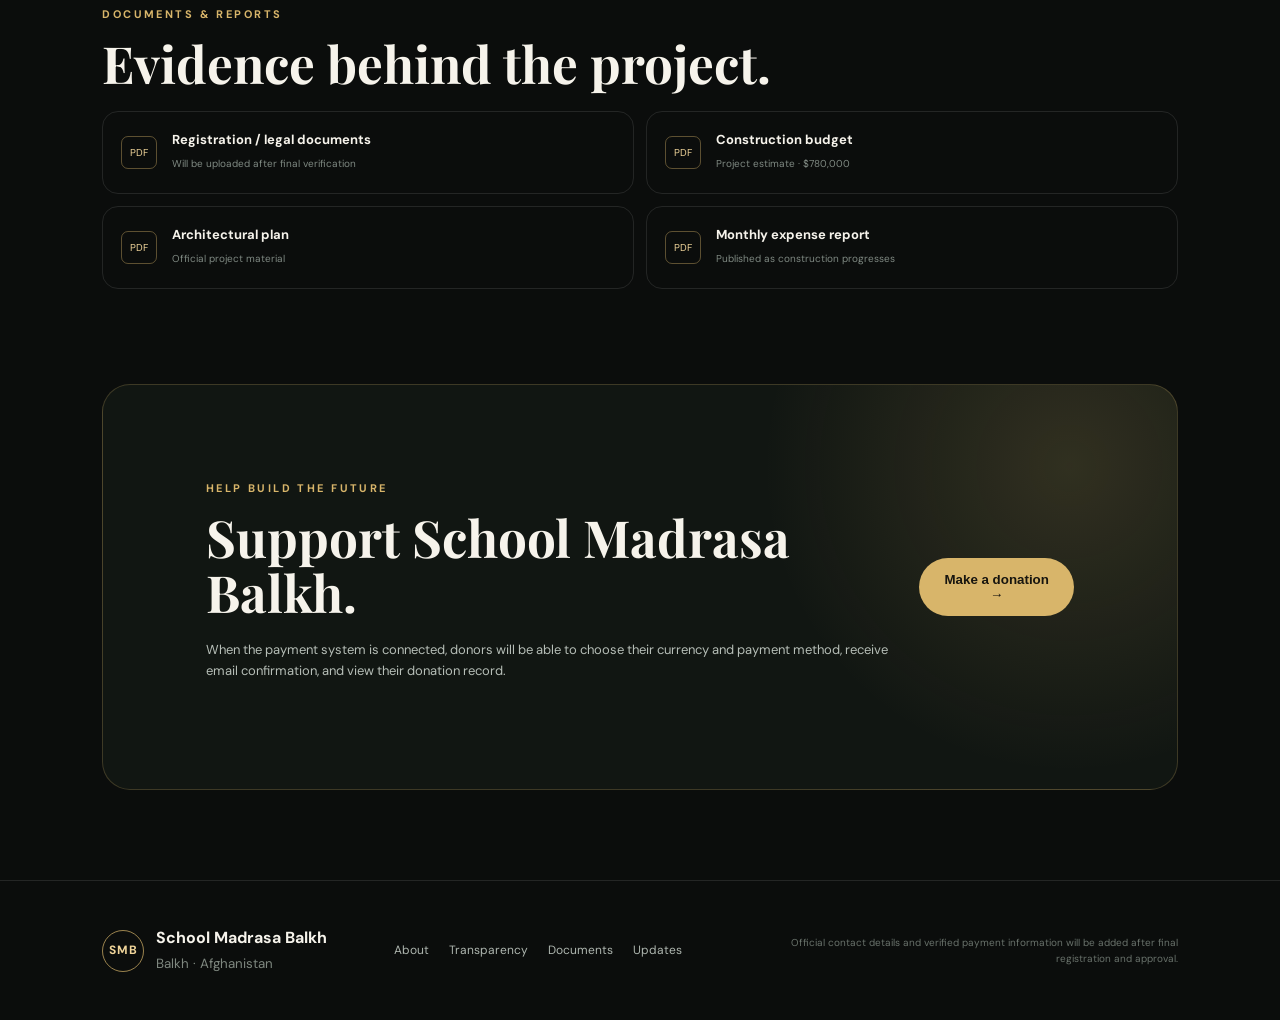
==== commit f02049d4: "Add files via upload" ====
--- a/index.html
+++ b/index.html
@@ -1,27 +1,180 @@
-<!doctype html><html lang="en"><head><meta charset="utf-8"><meta name="viewport" content="width=device-width,initial-scale=1"><meta name="theme-color" content="#d9eeee"><title>PillPal — gentle medicine companion</title><link rel="stylesheet" href="styles.css"></head><body>
-<header class="topbar"><button class="menu-toggle" id="menuOpen" aria-label="Open menu">☰</button><a class="brand" href="#home" data-go="home"><span class="brand-mark">✚</span>PillPal</a><nav class="desktop-nav" id="desktopNav"><a href="#home" data-go="home" class="active" data-t="home">Home</a><a href="#calendar" data-go="calendar" data-t="calendar">Calendar</a><a href="#programs" data-go="programs" data-t="programs">Programs</a><a href="#statistics" data-go="statistics" data-t="statistics">Statistics</a><a href="#medicines" data-go="medicines" data-t="medicines">Medicine list</a><a href="#family" data-go="family" data-t="family">Family</a><a href="#premium" data-go="premium" data-t="premium">Premium</a><a href="#settings" data-go="settings" data-t="settings">Settings</a></nav><div class="header-actions"><select id="languageTop" aria-label="Language"><option value="en">EN</option><option value="ru">RU</option><option value="uz">UZ</option><option value="de">DE</option><option value="zh">中文</option><option value="ko">한국어</option></select><button class="icon-btn" id="notifyBtn" aria-label="Notifications" title="Notifications">♧<span style="position:absolute;width:6px;height:6px;border-radius:50%;background:#d5a27f;right:5px;top:5px"></span></button><button class="avatar" id="avatarTop" aria-label="Open profile">Z</button><button class="try-demo" id="tryDemoTop">Try demo</button></div></header>
-<div class="notification-popover" id="notificationPopover" aria-live="polite"><div class="notification-head"><b>Notifications</b><button class="tiny-btn" id="closeNotifications" type="button">Close</button></div><div id="notificationList"></div></div>
-<div class="drawer" id="drawer"><div class="drawer-panel"><div class="drawer-brand"><a class="brand" href="#home" data-go="home"><span class="brand-mark">✚</span>PillPal</a><button class="icon-btn" id="menuClose">×</button></div><div class="drawer-nav" id="drawerNav"></div><div class="panel" style="margin-top:22px;padding:15px"><b id="drawerName">Zukhra</b><p class="muted">Personal account</p><button class="secondary" data-go="profile">Personal profile</button></div></div></div>
-<main class="wrap">
-<section class="section active" id="page-home"><div class="hero"><div class="hero-copy"><p class="eyebrow">✦ YOUR HEALTH, IN YOUR HANDS</p><h1>A little care.<br><em>Every single day.</em></h1><p>A calmer way to keep track of your medicines, routines and wellbeing — all in one gentle place.</p><div class="hero-buttons"><button class="primary" data-go="calendar">View my schedule ↗</button><button class="secondary" id="heroAdd">＋ Add medicine</button></div><div class="hero-note"><span>✓</span> Small reminders, a little more peace of mind.</div></div><div class="hero-art"><div class="bottle-scene"><div class="orbit"></div><div class="orbit two"></div><div class="bottle"><div class="bottle-label">PillPal<small>DAILY CARE</small></div></div><div class="cap c1"></div><div class="cap c2"></div><div class="cap c3"></div><span class="pill-dot d1"></span><span class="pill-dot d2"></span><div class="floating-note fn1"><span class="note-icon">✓</span><span><b>Right on time</b><small>Your daily routine</small></span></div><div class="floating-note fn2"><span class="note-icon">✧</span><span><b>One step at a time</b><small>Feel supported, every day</small></span></div></div></div></div>
-<div class="welcome-row"><div><p class="eyebrow">YOUR DAY, GENTLY ORGANIZED</p><h2><span id="helloText">Hello, Zukhra</span> <span style="color:#d8ad8e">✦</span></h2><p class="muted">Here’s your medicine plan for today.</p></div><button class="secondary" data-go="profile">Edit profile ↗</button></div>
-<div class="banner" id="familyBanner"><div style="font-size:26px">♡</div><div class="grow"><b>Care is better when shared.</b><p>Invite someone you trust to support your routine.</p></div><button class="primary small" data-go="family">Invite family ↗</button><button class="close" id="bannerClose" aria-label="Dismiss">×</button></div>
-<div class="dashboard-grid"><div class="panel"><div class="section-head"><div><p class="eyebrow">YOUR ROUTINE</p><h2>Today's schedule</h2><p class="muted" id="scheduleCount">2 scheduled for today</p></div><button class="secondary" data-go="medicines">View all ↗</button></div><div class="schedule-summary"><div class="summary-icon">✚</div><div><b>Daily medicine routine</b><small id="scheduleSummaryText">A little consistency goes a long way</small></div><div class="summary-progress"><span id="scheduleProgress"></span></div></div><div class="med-list" id="homeMedicineList"></div><button class="secondary" id="homeAddMore" style="margin-top:14px;width:100%">＋ Add another medicine</button></div><div class="panel"><div class="section-head"><div><p class="eyebrow">STEADY PROGRESS</p><h2>This week</h2></div><span class="chip">Weekly goal</span></div><div class="progress-stat"><div><strong id="weekPercent">33%</strong><div class="muted">Doses taken</div></div><span id="weekFraction">2 of 6 doses</span></div><div class="progress-fill"><span id="weekBar"></span></div><p class="muted">You're building a lovely habit. Keep going at your own pace.</p><div class="week-days" id="weekDays"></div><button class="secondary" data-go="statistics" style="width:100%;margin-top:20px">See your progress ↗</button></div></div>
-<div class="content-grid" style="margin-bottom:20px"><div class="panel"><div class="section-head"><div><p class="eyebrow">LITTLE WINS</p><h2>How are you feeling?</h2><p class="muted">A quick check-in for today.</p></div><span style="font-size:23px">♡</span></div><div class="mood-row" id="moodRow"><button class="mood" data-mood="Low"><span>☹️</span>Low</button><button class="mood" data-mood="Okay"><span>😕</span>Okay</button><button class="mood" data-mood="Good"><span>🙂</span>Good</button><button class="mood" data-mood="Great"><span>😊</span>Great</button><button class="mood" data-mood="Amazing"><span>😁</span>Amazing</button></div><div class="field"><label for="moodNote">Anything else?</label><textarea id="moodNote" placeholder="Add a note about how you feel…"></textarea></div><button class="primary" id="saveMood">Save check-in</button><span class="muted" id="moodSaved" style="margin-left:10px"></span></div><div class="panel"><p class="eyebrow">STAY ON TRACK</p><h2 style="font:800 21px Manrope;margin:0 0 9px">Your wellbeing, one day at a time.</h2><p class="muted">Gentle routines can make a real difference. Keep going at your own pace.</p><div class="feature-list" style="margin-top:17px"><div class="feature"><b>✦ Small steps</b><p>Build routines that work for you.</p></div><div class="feature"><b>♡ Together</b><p>Share support with people you trust.</p></div></div></div></div></section>
-<section class="section" id="page-calendar"><div class="page-title"><h1>Calendar</h1><p>See your medicine routine across days and months.</p></div><div class="content-grid"><div class="panel"><div class="calendar-head"><div class="month-control"><button id="prevMonth">‹</button><span id="monthLabel">October 2026</span><button id="nextMonth">›</button></div><button class="secondary" id="todayBtn">Today</button></div><div class="calendar-grid" id="calendarGrid"></div><div class="legend"><span><i style="background:#8ec69a"></i>All taken</span><span><i style="background:#e8c66b"></i>Partially taken</span><span><i style="background:#e5a198"></i>Missed</span><span><i style="background:#eee8df"></i>No dose planned</span></div></div><div class="panel"><p class="eyebrow">SELECTED DAY</p><h2 id="selectedDateTitle" style="font:800 20px Manrope;margin:0 0 8px">Today’s doses</h2><p class="muted" id="selectedDateDesc">Your schedule for this day.</p><div id="selectedDateList" class="med-list" style="margin-top:17px"></div><button class="primary" data-go="medicines" style="margin-top:16px">Manage medicines</button></div></div></section>
-<section class="section" id="page-programs"><div class="page-title"><h1>Programs</h1><p>Keep your own routines and the routines you help care for in one place.</p></div><div class="content-grid"><div class="panel"><div class="section-head"><h2>My programs</h2><button class="primary small" id="programAdd">＋ Add program</button></div><div id="myPrograms"></div></div><div class="panel"><div class="section-head"><h2>Family</h2><button class="secondary" data-go="family">Manage family ↗</button></div><div id="familyPrograms"></div><p class="muted">Family demo is read-only. Shared details depend on the permissions you choose.</p></div></div></section>
-<section class="section" id="page-statistics"><div class="page-title"><h1>Statistics</h1><p>Your progress at a glance — choose a time range to explore.</p></div><div class="filters" id="statsFilters"><button class="filter" data-period="day">This day</button><button class="filter active" data-period="week">This week</button><button class="filter" data-period="month">This month</button><button class="filter" data-period="year">This year</button></div><div class="stat-grid"><div class="stat-card"><small>Adherence rate</small><strong id="adherenceRate">83%</strong><span>↑ Your consistency</span></div><div class="stat-card"><small>Doses taken</small><strong id="dosesTaken">10</strong><span>Recorded check-ins</span></div><div class="stat-card"><small>Best streak</small><strong id="bestStreak">6 days</strong><span>One day at a time</span></div><div class="stat-card"><small>Current streak</small><strong id="currentStreak">3 days</strong><span>Keep it gentle</span></div></div><div class="content-grid"><div class="panel"><div class="section-head"><div><p class="eyebrow">YOUR PROGRESS IN MOTION</p><h2>Adherence over time</h2></div><span class="chip" id="chartPeriod">This week</span></div><div class="bar-chart" id="adherenceChart"></div></div><div class="panel"><div class="section-head"><div><p class="eyebrow">DAILY COMPARISON RATE</p><h2>Daily completion rate</h2></div></div><div id="dailyComparison"></div></div><div class="panel"><p class="eyebrow">RECENT CHECK-INS</p><h2 style="font:800 19px Manrope;margin:0 0 17px">Recent check-ins</h2><div id="recentCheckins" class="timeline"></div></div><div class="panel"><p class="eyebrow">EVENT TIMELINE</p><h2 style="font:800 19px Manrope;margin:0 0 17px">Recent activity</h2><div id="eventTimeline" class="timeline"></div></div></div></section>
-<section class="section" id="page-medicines"><div class="page-title"><h1>Medicine list</h1><p>Organize your medicines, reminders, and course details.</p></div><div class="panel"><div class="medicine-toolbar"><input class="search" id="medicineSearch" placeholder="⌕  Search medicines…" aria-label="Search medicines"><button class="primary" id="addMedicineBtn">＋ Add medicine</button></div><div class="filters" id="medicineFilters"><button class="filter active" data-filter="all">All medicines</button><button class="filter" data-filter="active">Active</button><button class="filter" data-filter="completed">Completed</button><button class="filter" data-filter="repeat">Auto repeat</button></div><div id="medicineListFull" class="med-list"></div><div id="medicineEmpty" class="empty hidden">No medicines match your search. Add one to get started.</div></div></section>
-<section class="section" id="page-family"><div class="page-title"><h1>Family integration</h1><p>Always take care of your family. Your circle, your choice.</p></div><div class="content-grid"><div class="panel"><div class="section-head"><div><p class="eyebrow">YOUR CIRCLE</p><h2>People you care about</h2></div><button class="primary small" id="invitePerson">＋ Invite someone</button></div><p class="muted">Sharing can be changed anytime.</p><div class="family-circle" id="familyCircle"></div><div style="text-align:center;padding:6px 0 15px"><b id="circleCount">3 people in your circle ♡</b><p class="muted">Connect people you trust.</p></div><button class="secondary" id="addFamilyPerson" style="width:100%">＋ Add a person to your circle</button></div><div class="panel"><p class="eyebrow">CONNECTED PEOPLE</p><h2 style="font:800 20px Manrope;margin:0 0 15px">Connected people</h2><div id="connectedPeople"></div></div><div class="panel full"><p class="eyebrow">HOW IT WORKS</p><h2 style="font:800 20px Manrope;margin:0 0 18px">A simple, thoughtful setup</h2><div class="feature-list"><div class="feature"><b>01 · Share your code</b><p>Send an invite code to someone you trust.</p></div><div class="feature"><b>02 · Connect together</b><p>They can join your demo circle with your permission.</p></div><div class="feature"><b>03 · Choose permissions</b><p>Decide what each person can view. Family sample data is read-only.</p></div><div class="feature"><b>04 · Your demo</b><p>Try the family features without connecting a real account.</p></div></div><div class="field-grid" style="margin-top:15px"><div class="field"><label>Invite code</label><input id="inviteCode" value="PILL-CARE-26" readonly></div><div class="field" style="align-self:end"><button class="primary" id="copyCode">Copy code</button></div></div></div></div></section>
-<section class="section" id="page-premium"><div class="page-title"><h1>PillPal Premium</h1><p>A little more support. A lot more peace of mind.</p></div><div class="hero" style="min-height:210px;margin:0 0 20px;padding:32px;background:#e8eee2;grid-template-columns:1.2fr .8fr"><div class="hero-copy"><p class="eyebrow">PILLPAL PREMIUM</p><h1 style="font-size:35px">More care,<br><em>more clarity.</em></h1><p>Explore deeper insights and thoughtful family support.</p><button class="primary" id="explorePremium">Explore Premium ↗</button></div><div style="display:grid;place-items:center;font-size:100px;color:#6a9b8b">✧</div></div><div class="feature-list" style="margin-bottom:23px"><div class="feature"><b>✦ Deeper Insights</b><p>Understand your routine over time.</p></div><div class="feature"><b>♡ Family Support</b><p>Share care with your trusted circle.</p></div><div class="feature"><b>▤ Care Summaries</b><p>Keep helpful summaries together.</p></div><div class="feature"><b>☼ Personal Plans</b><p>Explore routines tailored to your needs.</p></div></div><div class="section-head"><div><p class="eyebrow">CHOOSE YOUR PLAN</p><h2>Find your fit</h2></div></div><div class="plans"><div class="plan"><span class="chip">Try it out</span><h3>Free trial</h3><div class="price">$0</div><p>Try Premium for 3 days. No payment is processed in this demo.</p><button class="secondary plan-btn" data-plan="free">Try free for 3 days</button></div><div class="plan featured"><span class="chip">Flexible</span><h3>Monthly</h3><div class="price">$15<span style="font:500 11px 'DM Sans'"> / month</span></div><p>Flexible monthly access to Premium features.</p><button class="primary plan-btn" data-plan="monthly">Continue with monthly plan</button></div><div class="plan"><span class="chip">Best value</span><h3>Yearly</h3><div class="price">$100<span style="font:500 11px 'DM Sans'"> / year</span></div><p>One yearly plan with the same thoughtful support.</p><button class="primary plan-btn" data-plan="yearly">Continue with yearly plan</button></div></div><div class="panel" style="margin-top:18px"><p class="eyebrow">PAYMENT INFORMATION</p><h2 style="font:800 18px Manrope;margin:0 0 8px">Secure checkout preview</h2><p class="muted">This is a UI demo only. No PayPal checkout, billing, or payment processing is connected. A real launch needs a verified payment provider and clear subscription terms.</p><button class="secondary" id="paymentInfo" style="margin-top:13px">View payment details</button></div></section>
-<section class="section" id="page-settings"><div class="page-title"><h1>Settings</h1><p>Make it yours — a calmer space that works for you.</p></div><div class="settings-grid"><div class="panel"><p class="eyebrow">APPEARANCE</p><h2 style="font:800 19px Manrope;margin:0 0 8px">Make it yours</h2><div class="setting-row"><div><b>Dark mode</b><small>A softer look for evenings.</small></div><button class="switch" id="darkToggle" role="switch" aria-checked="false"></button></div><div class="setting-row"><div><b>Color theme</b><small>Choose a seasonal look.</small></div><select id="themeSelect" style="border:1px solid var(--line);border-radius:10px;padding:8px;background:white"><option value="spring">Spring garden</option><option value="ocean">Ocean breeze</option><option value="autumn">Autumn warmth</option><option value="winter">Winter frost</option><option value="blossom">Soft blossom</option></select></div><div class="field"><label>Choose any accent</label><div class="swatches" id="swatches"><button class="swatch selected" data-color="#6aa9aa" style="background:#6aa9aa" aria-label="Teal"></button><button class="swatch" data-color="#9c9acb" style="background:#9c9acb" aria-label="Lavender"></button><button class="swatch" data-color="#d39aab" style="background:#d39aab" aria-label="Rose"></button><button class="swatch" data-color="#86a77e" style="background:#86a77e" aria-label="Sage"></button><button class="swatch" data-color="#d0a05f" style="background:#d0a05f" aria-label="Gold"></button><button class="swatch" data-color="#6d9fc6" style="background:#6d9fc6" aria-label="Blue"></button><button class="swatch" data-color="#c77d59" style="background:#c77d59" aria-label="Terracotta"></button></div><input type="color" id="customColor" value="#6aa9aa" aria-label="Custom accent color" style="height:40px;width:100%;border:1px solid var(--line);border-radius:10px;background:white;padding:4px"></div><div class="field"><label>Font size · preview changes as you move the slider</label><input class="range" id="fontSize" type="range" min="12" max="17" value="14"><div class="muted"><span id="fontSizeValue">14</span> px base size</div></div></div>
-<div class="panel"><p class="eyebrow">REMINDERS</p><h2 style="font:800 19px Manrope;margin:0 0 8px">Gentle reminders</h2><div class="setting-row"><div><b>Phone notifications</b><small>Enable browser notifications when supported.</small></div><button class="switch" id="phoneNotify" role="switch" aria-checked="false"></button></div><div class="setting-row"><div><b>Sound preview</b><small>Play a short reminder sound.</small></div><button class="secondary" id="soundPreview">▶ Preview</button></div><div class="setting-row"><div><b>Vibration</b><small>Turn vibration on or off where supported.</small></div><button class="switch on" id="vibrationToggle" role="switch" aria-checked="true"></button></div><div class="field"><label>Reminder volume · <span id="volumeValue">65%</span></label><input class="range" type="range" id="volumeRange" min="0" max="100" value="65"></div><div class="field"><label>Language</label><select id="languageSettings"><option value="en">English</option><option value="ru">Русский</option><option value="uz">O‘zbekcha</option><option value="de">Deutsch</option><option value="zh">中文</option><option value="ko">한국어</option></select></div></div>
-<div class="panel"><p class="eyebrow">PRIVACY & DATA</p><h2 style="font:800 19px Manrope;margin:0 0 8px">Your data, your choice</h2><div class="setting-row"><div><b>Family data sharing</b><small>Manage what your circle can see.</small></div><button class="secondary" data-go="family">Manage</button></div><div class="setting-row"><div><b>Local demo data</b><small>Demo information is saved in this browser.</small></div><button class="secondary" id="exportData">Export JSON</button></div><div class="setting-row"><div><b>Clear data</b><small>Remove the saved demo data from this browser.</small></div><button class="tiny-btn" id="clearData">Clear data</button></div><p class="muted" style="margin-top:13px">Your health data stays private. You choose what to share.</p></div><div class="panel"><p class="eyebrow">YOUR ACCOUNT</p><h2 style="font:800 19px Manrope;margin:0 0 8px">Personal account</h2><p class="muted">Update your details or reset the demo to try it again.</p><button class="secondary" data-go="profile" style="margin-top:14px">Personal profile</button><button class="primary" id="resetDemo" style="margin:14px 0 0 7px">Reset demo</button><div class="muted" id="resetInfo" style="margin-top:10px"></div></div></div></section>
-<section class="section" id="page-profile"><div class="page-title"><h1>Your account</h1><p>Personal profile · Update your personal details.</p></div><div class="panel"><div style="display:flex;align-items:center;gap:17px;margin-bottom:20px"><button class="avatar" id="profileAvatar" style="width:76px;height:76px;font-size:27px">Z</button><div><b style="font:800 17px Manrope" id="profileHeading">Zukhra</b><p class="muted">Personal account</p><label class="secondary" for="photoInput" style="display:inline-flex;cursor:pointer;margin-top:7px">▧ Add profile photo</label><input type="file" id="photoInput" accept="image/*" class="hidden"><div style="font-size:10px;color:#7d9691;margin-top:7px">Use the small palette button to personalize your avatar.</div></div><button class="icon-btn" id="avatarPalette" title="Avatar color palette" style="margin-left:auto">▦</button></div><div class="swatches" id="avatarSwatches"><button class="swatch selected" data-color="#d7e8e4" style="background:#d7e8e4"></button><button class="swatch" data-color="#f1d9c7" style="background:#f1d9c7"></button><button class="swatch" data-color="#dcd9f1" style="background:#dcd9f1"></button><button class="swatch" data-color="#dce9cf" style="background:#dce9cf"></button><button class="swatch" data-color="#f1d8df" style="background:#f1d8df"></button></div><form id="profileForm"><div class="field-grid"><div class="field"><label for="profileName">Name</label><input id="profileName" placeholder="Your name" value="Zukhra" required></div><div class="field"><label for="profileLast">Last name</label><input id="profileLast" placeholder="Your last name" value="Kahramonova"></div><div class="field"><label for="profileEmail">Email</label><input id="profileEmail" type="email" placeholder="you@example.com"></div><div class="field"><label for="profileMobile">Mobile</label><input id="profileMobile" type="tel" placeholder="Phone number"></div><div class="field"><label for="courseDuration">Course duration</label><select id="courseDuration"><option>1 month</option><option>3 months</option><option>6 months</option><option>Ongoing</option></select></div><div class="field"><label for="profileGender">Gender</label><select id="profileGender"><option value="">Prefer not to say</option><option>Female</option><option>Male</option><option>Other</option></select></div><div class="field full"><label for="profileCity">City</label><input id="profileCity" placeholder="Your city"></div></div><button class="primary" type="submit">Save profile</button><span class="muted" id="profileSaved" style="margin-left:10px"></span></form></div></section>
-<section class="section" id="page-about"><div class="page-title"><h1>About PillPal</h1><p>A gentle demo companion for medicine routines and family care.</p></div><div class="panel"><h2 style="font:800 20px Manrope">Care, made a little simpler.</h2><p class="muted">PillPal is a demo interface. It is not a medical device, does not replace professional advice, and does not send reminders when this demo is closed.</p><button class="secondary" data-go="settings">Privacy settings</button> <button class="secondary" data-go="family">Family care</button> <button class="secondary" id="aboutTryDemo">Try demo</button></div></section>
-<section class="section" id="page-help"><div class="page-title"><h1>Help & Support</h1><p>Find your way around the PillPal demo.</p></div><div class="panel"><h2 style="font:800 19px Manrope">Need a hand?</h2><p class="muted">For this prototype, contact details are placeholders and no support inbox is connected.</p><div class="feature-list" style="margin-top:15px"><div class="feature"><b>Medicine routines</b><p>Add, edit, reschedule, and mark demo medicines as taken.</p></div><div class="feature"><b>Privacy</b><p>Use settings to export or clear local demo data.</p></div></div></div></section>
-<footer class="footer"><div class="footer-top"><div><a href="#home" data-go="home" class="footer-brand">✚ PillPal</a><p>Gentle reminders. Thoughtful care.<br>Made with care in Uzbekistan.</p></div><div><b style="font-size:11px;color:var(--ink)">Explore</b><div class="footer-links" style="margin-top:10px"><a href="#premium" data-go="premium">Premium</a><a href="#family" data-go="family">Family care</a><a href="#settings" data-go="settings">Privacy settings</a><a href="#settings" data-go="settings">Settings</a><a href="#home" data-go="home">Try demo</a></div></div><div><b style="font-size:11px;color:var(--ink)">Company</b><p>Owner / Founder: To be announced<br>Support: support@example.com<br>Phone: +998 (00) 000-00-00</p><div class="footer-links"><a href="#about" data-go="about">Instagram ↗</a><a href="#about" data-go="about">Telegram ↗</a></div></div></div><div class="footer-bottom"><span>© ⓒ 2026 PillPal. All rights reserved.</span><span>Created in Uzbekistan · Made with care ♡</span><span><a href="#settings" data-go="settings">Privacy</a> · <a href="#settings" data-go="settings">Terms</a> · <a href="#about" data-go="about">Accessibility</a></span></div></footer></main>
-<div class="modal-backdrop" id="medicineModal"><div class="modal"><div class="modal-head"><h2 id="medicineModalTitle">Add a medicine</h2><button class="close-modal" data-close="medicineModal">×</button></div><p class="muted">Add the details for your demo medicine.</p><form id="medicineForm"><input type="hidden" id="editMedicineId"><div class="field-grid"><div class="field"><label>Medicine name</label><input id="medName" required placeholder="e.g. Vitamin D"></div><div class="field"><label>Dose</label><input id="medDose" placeholder="e.g. 1 tablet"></div><div class="field"><label>Time</label><input id="medTime" type="time" value="09:00" required></div><div class="field"><label>Course duration</label><select id="medCourse"><option>1 month</option><option>3 months</option><option>6 months</option><option>Ongoing</option></select></div><div class="field"><label>Status</label><select id="medStatus"><option value="active">Active</option><option value="completed">Completed</option></select></div><div class="field"><label>Auto repeat</label><select id="medRepeat"><option value="yes">On</option><option value="no">Off</option></select></div><div class="field full"><label>Medicine info / instructions</label><textarea id="medInfo" placeholder="Optional notes (not medical advice)"></textarea></div></div><div style="display:flex;gap:8px;flex-wrap:wrap"><button class="primary" type="submit">Save medicine</button><button class="secondary" type="button" data-close="medicineModal">Cancel</button></div></form></div></div>
-<div class="modal-backdrop" id="familyModal"><div class="modal"><div class="modal-head"><h2>Invite someone</h2><button class="close-modal" data-close="familyModal">×</button></div><p class="muted">Add a family demo profile. It is sample data only and does not send an invitation.</p><form id="familyForm"><div class="field"><label>Name</label><input id="familyName" required placeholder="e.g. Alex"></div><div class="field"><label>Relationship</label><select id="familyRelation"><option>Family member</option><option>Parent</option><option>Sibling</option><option>Partner</option><option>Friend</option><option>Caregiver</option></select></div><div class="field"><label>Permission</label><select id="familyPermission"><option>Read only</option><option>View reminders</option><option>View progress</option></select></div><button class="primary">Add to my circle</button></form></div></div>
-<div class="modal-backdrop" id="paymentModal"><div class="modal"><div class="modal-head"><h2>Payment information</h2><button class="close-modal" data-close="paymentModal">×</button></div><p class="muted">This is a prototype. No payment is collected and no PayPal connection is configured. Before launch, connect a verified payment provider, show the renewal date and cancellation policy, and protect payment data.</p><button class="primary" data-close="paymentModal">Got it</button></div></div><div class="toast" id="toast" role="status"></div>
-<script src="script.js"></script></body></html>
+<!doctype html>
+<html lang="en">
+<head>
+  <meta charset="utf-8">
+  <meta name="viewport" content="width=device-width, initial-scale=1">
+  <meta name="description" content="School Madrasa Balkh (SMB) — an international fundraising project to support education for girls in Balkh, Afghanistan.">
+  <title>School Madrasa Balkh — SMB</title>
+  <link rel="stylesheet" href="styles.css">
+</head>
+<body>
+  <div class="topbar">
+    <span>School Madrasa Balkh · SMB</span>
+    <span id="topStatus">Verified project information will be published here</span>
+  </div>
+
+  <header class="nav">
+    <a class="brand" href="#home" aria-label="SMB home">
+      <span class="brand-mark">SMB</span>
+      <span><b>School Madrasa</b><small>Balkh · Afghanistan</small></span>
+    </a>
+    <nav>
+      <a href="#story">Our purpose</a>
+      <a href="#progress">Progress</a>
+      <a href="#transparency">Transparency</a>
+      <a href="#updates">Updates</a>
+    </nav>
+    <div class="nav-actions">
+      <select id="language" aria-label="Language">
+        <option value="en">English</option><option value="fa">دری</option><option value="ps">پښتو</option>
+        <option value="ru">Русский</option><option value="uz">O‘zbek</option><option value="ar">العربية</option>
+        <option value="tr">Türkçe</option><option value="de">Deutsch</option><option value="fr">Français</option>
+        <option value="es">Español</option><option value="pt">Português</option><option value="zh">中文</option>
+        <option value="ja">日本語</option><option value="ko">한국어</option><option value="hi">हिन्दी</option>
+        <option value="id">Bahasa Indonesia</option><option value="ms">Bahasa Melayu</option><option value="it">Italiano</option>
+      </select>
+      <button class="btn btn-gold" data-open-donate>Donate</button>
+    </div>
+  </header>
+
+  <main id="home">
+    <section class="hero">
+      <div class="hero-copy">
+        <div class="eyebrow">A place to learn · A future to build</div>
+        <h1>Education should have a door that every girl can walk through.</h1>
+        <p class="lead">School Madrasa Balkh is a planned educational space in Balkh, Afghanistan, created to give girls access to learning, knowledge, community and a safer path toward their future.</p>
+        <div class="hero-actions">
+          <button class="btn btn-gold btn-large" data-open-donate>Support the project <span>→</span></button>
+          <a class="btn btn-ghost btn-large" href="#story">Why SMB?</a>
+        </div>
+        <div class="trust-row">
+          <span>✓ Registered charity process</span>
+          <span>✓ Project documents available</span>
+          <span>✓ Monthly public updates</span>
+        </div>
+      </div>
+
+      <div class="hero-card">
+        <div class="seal">SMB</div>
+        <div class="hero-card-label">PROJECT GOAL</div>
+        <div class="hero-amount">$780,000</div>
+        <div class="hero-card-text">Total estimated cost of the project</div>
+        <div class="mini-progress"><span id="heroProgress"></span></div>
+        <div class="hero-stats">
+          <div><b id="heroRaised">$0</b><span>raised</span></div>
+          <div><b id="heroRemaining">$780,000</b><span>remaining</span></div>
+          <div><b id="heroDonors">0</b><span>donors</span></div>
+        </div>
+      </div>
+    </section>
+
+    <section class="ticker">
+      <span>SMB</span><span>•</span><span>Balkh, Afghanistan</span><span>•</span><span>International fundraising</span><span>•</span><span>Transparent project reporting</span>
+    </section>
+
+    <section id="story" class="section split">
+      <div>
+        <div class="eyebrow">Why this project exists</div>
+        <h2>A school. A madrasa. A place for girls to learn.</h2>
+      </div>
+      <div>
+        <p>School Madrasa Balkh is being developed as an educational project for children, with a particular focus on creating opportunities for Afghan girls to study.</p>
+        <p>The project is designed around a simple idea: education needs a real place — classrooms, learning spaces, basic infrastructure and an environment where students can build knowledge and confidence.</p>
+        <p>The construction budget is currently estimated at <b>$780,000</b>. The website will show the fundraising target, the amount received, the remaining amount and published project updates.</p>
+      </div>
+    </section>
+
+    <section id="progress" class="section progress-section">
+      <div class="section-head">
+        <div><div class="eyebrow">Fundraising</div><h2>Every contribution moves the project forward.</h2></div>
+        <button class="btn btn-gold" data-open-donate>Donate now</button>
+      </div>
+      <div class="progress-box">
+        <div class="progress-numbers">
+          <div><span>Raised</span><strong id="raised">$0</strong></div>
+          <div class="goal"><span>Goal</span><strong>$780,000</strong></div>
+          <div><span>Remaining</span><strong id="remaining">$780,000</strong></div>
+        </div>
+        <div class="bar"><span id="progressBar"></span></div>
+        <div class="progress-foot"><span id="progressPercent">0%</span><span>of the project goal</span></div>
+      </div>
+    </section>
+
+    <section id="transparency" class="section">
+      <div class="eyebrow">Open information</div>
+      <h2>Transparency is part of the project.</h2>
+      <div class="cards">
+        <article class="card"><div class="icon">01</div><h3>Expense reports</h3><p>Published reports will explain how project funds were allocated and spent.</p><a href="#documents">View reports →</a></article>
+        <article class="card"><div class="icon">02</div><h3>Construction updates</h3><p>Photos, milestones and monthly announcements will document the work on site.</p><a href="#updates">See updates →</a></article>
+        <article class="card"><div class="icon">03</div><h3>Project documents</h3><p>Approved legal and project documents can be made available for public review.</p><a href="#documents">Open documents →</a></article>
+      </div>
+    </section>
+
+    <section id="updates" class="section dark-panel">
+      <div class="section-head">
+        <div><div class="eyebrow">Monthly updates</div><h2>Follow the build, month by month.</h2></div>
+        <a class="social-link" id="instagramLink" href="#" target="_blank" rel="noopener">Instagram ↗</a>
+      </div>
+      <div class="timeline">
+        <div class="timeline-item"><span class="dot"></span><div><small>COMING SOON</small><h3>Project launch</h3><p>Official project information, legal documents and verified fundraising details will be published.</p></div></div>
+        <div class="timeline-item"><span class="dot"></span><div><small>MONTHLY</small><h3>Construction report</h3><p>New photos, completed work, current expenses and next steps will be added here.</p></div></div>
+        <div class="timeline-item"><span class="dot"></span><div><small>ONGOING</small><h3>Community updates</h3><p>Additional stories and announcements can be shared through the project's official social channels.</p></div></div>
+      </div>
+    </section>
+
+    <section id="documents" class="section">
+      <div class="eyebrow">Documents & reports</div>
+      <h2>Evidence behind the project.</h2>
+      <div class="document-grid">
+        <div class="document"><span>PDF</span><div><b>Registration / legal documents</b><small>Will be uploaded after final verification</small></div></div>
+        <div class="document"><span>PDF</span><div><b>Construction budget</b><small>Project estimate · $780,000</small></div></div>
+        <div class="document"><span>PDF</span><div><b>Architectural plan</b><small>Official project material</small></div></div>
+        <div class="document"><span>PDF</span><div><b>Monthly expense report</b><small>Published as construction progresses</small></div></div>
+      </div>
+    </section>
+
+    <section class="section cta">
+      <div><div class="eyebrow">Help build the future</div><h2>Support School Madrasa Balkh.</h2><p>When the payment system is connected, donors will be able to choose their currency and payment method, receive email confirmation, and view their donation record.</p></div>
+      <button class="btn btn-gold btn-large" data-open-donate>Make a donation →</button>
+    </section>
+  </main>
+
+  <footer>
+    <div class="footer-brand"><span class="brand-mark">SMB</span><div><b>School Madrasa Balkh</b><small>Balkh · Afghanistan</small></div></div>
+    <div class="footer-links"><a href="#story">About</a><a href="#transparency">Transparency</a><a href="#documents">Documents</a><a href="#updates">Updates</a></div>
+    <div class="footer-note">Official contact details and verified payment information will be added after final registration and approval.</div>
+  </footer>
+
+  <div class="modal" id="donateModal" aria-hidden="true">
+    <div class="modal-backdrop" data-close-donate></div>
+    <div class="modal-card" role="dialog" aria-modal="true" aria-labelledby="donateTitle">
+      <button class="modal-close" data-close-donate aria-label="Close">×</button>
+      <div class="eyebrow">SMB · DONATION</div>
+      <h2 id="donateTitle">Support the project</h2>
+      <p class="muted">This prototype does not process real payments yet.</p>
+      <div class="amounts">
+        <button data-amount="25">$25</button><button data-amount="50">$50</button><button data-amount="100">$100</button>
+        <button data-amount="250">$250</button><button data-amount="500">$500</button><button data-amount="1000">$1,000</button>
+      </div>
+      <label>Amount <input id="donationAmount" type="number" min="1" placeholder="Custom amount"></label>
+      <label>Currency
+        <select id="currency">
+          <option>USD</option><option>EUR</option><option>GBP</option><option>AFN</option><option>UZS</option><option>AED</option><option>SAR</option><option>TRY</option>
+          <option>CNY</option><option>JPY</option><option>KRW</option><option>INR</option><option>CAD</option><option>AUD</option><option>CHF</option>
+          <option>SEK</option><option>NOK</option><option>DKK</option><option>PLN</option><option>BRL</option><option>SGD</option><option>HKD</option>
+          <option>NZD</option><option>ZAR</option><option>MXN</option><option>THB</option><option>MYR</option><option>IDR</option><option>PHP</option><option>EGP</option><option>QAR</option>
+        </select>
+      </label>
+      <label>Country <select id="country"><option value="">Select country</option><option>Afghanistan</option><option>Uzbekistan</option><option>United States</option><option>United Kingdom</option><option>Germany</option><option>Canada</option><option>United Arab Emirates</option><option>Saudi Arabia</option><option>China</option><option>Turkey</option><option>Other</option></select></label>
+      <div class="two-col"><label>First name <input id="firstName" placeholder="Required"></label><label>Last name <input id="lastName" placeholder="Required"></label></div>
+      <label>Email <input id="email" type="email" placeholder="Required for donation confirmation"></label>
+      <label class="check"><input id="anonymous" type="checkbox"> Make my donation anonymous</label>
+      <button class="btn btn-gold btn-full" id="demoDonate">Continue to secure payment</button>
+      <div class="secure-note">In the final version, this button will connect to the approved payment provider. Card details will never be stored in the website code.</div>
+    </div>
+  </div>
+
+  <div class="toast" id="toast"></div>
+  <script src="script.js"></script>
+</body>
+</html>
--- a/styles.css
+++ b/styles.css
@@ -1,27 +1,5 @@
-@import url('https://fonts.googleapis.com/css2?family=DM+Sans:wght@400;500;600;700&family=Manrope:wght@400;500;600;700;800&display=swap');
-:root{--ink:#29333c;--muted:#858c8e;--paper:#faf7f2;--white:#fff;--blue:#d9eeee;--accent:#6aa9aa;--accent2:#3e777b;--peach:#f3dfd0;--sage:#dfeade;--line:#eee7df;--shadow:0 16px 42px #5b4c3b0c;--radius:23px}*{box-sizing:border-box}html{scroll-behavior:smooth}body{margin:0;background:var(--paper);color:var(--ink);font:14px 'DM Sans',sans-serif;transition:background .25s,color .25s}button,input,select,textarea{font:inherit}button{cursor:pointer;border:0}a{color:inherit;text-decoration:none}.topbar{height:76px;position:sticky;top:0;z-index:30;display:flex;align-items:center;gap:18px;padding:0 clamp(16px,4vw,55px);background:#fffdf9ed;backdrop-filter:blur(15px);border-bottom:1px solid var(--line)}.menu-toggle,.icon-btn{width:39px;height:39px;display:grid;place-items:center;border-radius:50%;background:#fff;border:1px solid var(--line);color:#567578;font-size:20px;flex-shrink:0}.menu-toggle{border-radius:13px;font-size:22px}.brand{display:flex;align-items:center;gap:9px;font:800 21px Manrope,sans-serif;letter-spacing:-.8px;white-space:nowrap}.brand-mark{width:31px;height:31px;display:grid;place-items:center;background:#d8eeee;border-radius:11px;color:#397d80;font-size:19px}.desktop-nav{display:flex;align-items:center;gap:clamp(10px,1.5vw,22px);margin:auto;font-size:11px;color:#777f80}.desktop-nav a{padding:10px 0;white-space:nowrap}.desktop-nav a.active,.desktop-nav a:hover{color:var(--accent2);font-weight:700}.header-actions{display:flex;align-items:center;gap:9px}.header-actions select{max-width:95px;border:1px solid var(--line);background:#fff;border-radius:11px;padding:9px 5px;color:#667}.avatar{width:39px;height:39px;border-radius:50%;background:#d7e8e4;color:#4a7775;font-weight:800;overflow:hidden;display:grid;place-items:center;border:2px solid white;box-shadow:0 0 0 1px #e6e0da;flex-shrink:0;padding:0}.avatar img{width:100%;height:100%;object-fit:cover}.try-demo{background:#344e60;color:white;border-radius:12px;padding:11px 14px;font-size:11px;font-weight:700;white-space:nowrap}.wrap{max-width:1450px;margin:auto;padding:0 clamp(16px,4vw,55px)}.hero{margin:25px 0 0;min-height:370px;border-radius:30px;background:#d9eeee;display:grid;grid-template-columns:1.05fr .95fr;padding:clamp(25px,4vw,55px);gap:15px;overflow:hidden;position:relative}.hero:before{content:'';position:absolute;inset:0;background:radial-gradient(ellipse at 80% 10%,#fff9,transparent 35%),radial-gradient(ellipse at 15% 100%,#fff8,transparent 35%);pointer-events:none}.hero-copy{align-self:center;position:relative;z-index:2;max-width:530px}.eyebrow{font-size:10px;letter-spacing:1.7px;font-weight:800;color:#689b9c;margin:0 0 12px}.hero h1{font:800 clamp(34px,4.2vw,57px)/1.1 Manrope,sans-serif;letter-spacing:-2px;color:#2d3e4a;margin:0 0 18px}.hero h1 em{font-style:normal;color:#508d91}.hero-copy>p{color:#647d81;line-height:1.8;max-width:420px}.hero-buttons{display:flex;gap:10px;flex-wrap:wrap;margin-top:24px}.primary,.secondary{display:inline-flex;justify-content:center;align-items:center;gap:8px;border-radius:13px;padding:13px 17px;font-size:11px;font-weight:800;transition:transform .2s,box-shadow .2s}.primary{background:#344e60;color:white;box-shadow:0 8px 18px #334a6020}.secondary{background:#fff;color:#46565e;border:1px solid var(--line)}.primary:hover,.secondary:hover{transform:translateY(-2px)}.hero-note{display:flex;align-items:center;gap:8px;margin-top:23px;font-size:11px;color:#68878a}.hero-art{min-height:290px;display:grid;place-items:center;position:relative}.bottle-scene{width:min(100%,430px);height:310px;position:relative;display:grid;place-items:center}.orbit{position:absolute;border:1px solid #ffffffa8;width:270px;height:270px;border-radius:50%;animation:spin 35s linear infinite}.orbit:after{content:'';position:absolute;width:9px;height:9px;border-radius:50%;background:#fff;top:35px;left:31px}.orbit.two{width:215px;height:215px;border-style:dashed;opacity:.6;animation-direction:reverse;animation-duration:45s}.bottle{position:relative;width:122px;height:168px;margin-top:28px;border-radius:25px 25px 28px 28px;background:linear-gradient(105deg,#fff 0%,#f8f6ee 26%,#fff 48%,#e5eeeb 100%);box-shadow:inset -8px 0 12px #7f9b9718,0 25px 35px #5b89851e;z-index:3;animation:bob 4s ease-in-out infinite}.bottle:before{content:'';position:absolute;top:-24px;left:31px;width:60px;height:29px;border-radius:8px 8px 4px 4px;background:repeating-linear-gradient(90deg,#f4f2e9 0 5px,#d9e2dd 5px 7px);border:1px solid #d3ded9;box-shadow:0 3px 5px #77918a1b}.bottle:after{content:'';position:absolute;left:12px;right:12px;top:50px;height:70px;border-radius:12px;background:linear-gradient(145deg,#e2f2ed,#f8fcf7);border:1px solid #dce9e2}.bottle-label{position:absolute;z-index:4;top:70px;left:0;width:100%;text-align:center;font:800 13px Manrope,sans-serif;color:#4b8180;letter-spacing:-.4px}.bottle-label small{display:block;font:600 7px 'DM Sans';letter-spacing:1.2px;margin-top:4px;color:#8aa6a0}.cap{position:absolute;z-index:2;width:65px;height:27px;border-radius:30px;background:linear-gradient(90deg,#fff,#f9f4eb);box-shadow:0 10px 22px #678c851e;transform:rotate(-32deg);animation:float 5s ease-in-out infinite}.cap:after{content:'';position:absolute;left:50%;top:0;bottom:0;width:1px;background:#c8dcd5}.cap.c1{top:42px;right:32px}.cap.c2{bottom:44px;left:20px;transform:rotate(24deg) scale(.8);background:linear-gradient(90deg,#d8ebe4,#fff)}.cap.c3{top:65px;left:23px;transform:rotate(40deg) scale(.55);animation-delay:-2s}.pill-dot{position:absolute;width:13px;height:13px;border-radius:50%;background:#fff;border:2px solid #9fc9c0;box-shadow:0 0 0 5px #ffffff35;animation:float 3.5s ease-in-out infinite}.pill-dot.d1{right:43px;bottom:73px}.pill-dot.d2{left:77px;top:40px;animation-delay:-1s}.floating-note{position:absolute;z-index:5;display:flex;align-items:center;gap:9px;background:#fffdf2e8;border:1px solid white;border-radius:14px;padding:11px 13px;box-shadow:0 12px 25px #6c54401a;font-size:10px}.floating-note b,.floating-note small{display:block}.floating-note small{color:#9a9b96;margin-top:3px;font-size:9px}.fn1{left:0;top:43px}.fn2{right:0;bottom:32px}.note-icon{width:25px;height:25px;border-radius:9px;background:#e2efdf;display:grid;place-items:center}.welcome-row{display:flex;justify-content:space-between;align-items:center;gap:16px;margin:38px 0 18px}.welcome-row h2,.section-head h2{font:800 22px Manrope,sans-serif;letter-spacing:-.7px;margin:0 0 6px}.muted{color:var(--muted);font-size:12px;line-height:1.7;margin:0}.dashboard-grid{display:grid;grid-template-columns:minmax(0,1.65fr) minmax(280px,.85fr);gap:18px;margin-bottom:20px}.panel{background:var(--white);border:1px solid var(--line);border-radius:var(--radius);padding:23px;box-shadow:var(--shadow);min-width:0}.section-head{display:flex;align-items:center;justify-content:space-between;gap:10px;margin-bottom:18px}.section-head h2{font-size:19px;margin:0}.section-head .eyebrow{margin-bottom:7px}.chip{background:#f7f2ec;border-radius:10px;padding:9px 11px;color:#8e8277;font-size:10px}.schedule-summary{display:flex;align-items:center;gap:11px;padding:12px 14px;border-radius:14px;background:#f8f6f2;margin-bottom:16px}.summary-icon{width:36px;height:36px;border-radius:12px;background:#e4f0eb;display:grid;place-items:center;font-size:19px}.schedule-summary b,.schedule-summary small{display:block}.schedule-summary b{font-size:12px}.schedule-summary small{font-size:10px;color:#999;margin-top:3px}.summary-progress{height:5px;width:68px;background:#e6e2dc;border-radius:10px;margin-left:auto;overflow:hidden}.summary-progress span{display:block;height:100%;width:33%;background:#9fc9be;border-radius:10px;transition:width .3s}.med-list{display:grid;gap:10px}.med-row{display:flex;align-items:center;gap:12px;border:1px solid #f1eae3;border-radius:16px;padding:12px}.med-thumb{width:54px;height:54px;border-radius:15px;background:#f3e3d7;display:grid;place-items:center;flex-shrink:0;position:relative}.med-thumb.green{background:#e4ece0}.mini-pill{width:36px;height:15px;border-radius:12px;background:linear-gradient(90deg,#fff,#f2d9c4);transform:rotate(-32deg);box-shadow:0 5px 8px #66513c17}.mini-pill:after{content:'';display:block;margin-left:50%;height:100%;background:#d8b398;border-radius:0 12px 12px 0}.med-info{flex:1;min-width:0}.med-info b,.med-info small{display:block}.med-info b{font-size:12px}.med-info small{font-size:10px;color:#92918d;margin-top:4px}.status{display:inline-flex;align-items:center;gap:5px;font-size:9px;color:#6e9a82;background:#e9f4e9;border-radius:20px;padding:5px 8px;margin-top:6px}.status.missed{background:#fae7e2;color:#b66b5d}.status.partial{background:#fbf0d6;color:#a88635}.med-actions{display:flex;gap:6px;flex-wrap:wrap;justify-content:flex-end}.tiny-btn{padding:8px 9px;border-radius:10px;background:#f8f4ef;color:#687778;font-size:10px;font-weight:700}.tiny-btn.done{background:#e3f1e7;color:#538b69}.progress-fill{height:11px;background:#f0ede7;border-radius:20px;overflow:hidden;margin:16px 0}.progress-fill span{height:100%;display:block;width:33%;background:linear-gradient(90deg,#a9d8cf,#6ca8a1);border-radius:20px;transition:width .4s}.progress-stat{display:flex;justify-content:space-between;align-items:end}.progress-stat strong{font:800 32px Manrope,sans-serif}.progress-stat span{font-size:10px;color:var(--muted)}.week-days{display:grid;grid-template-columns:repeat(7,1fr);gap:6px;margin-top:18px}.day-dot{text-align:center;color:#969894;font-size:9px}.day-dot span{width:29px;height:29px;display:grid;place-items:center;margin:7px auto 0;border-radius:50%;background:#f7f2ec;color:#8b918e;font-size:10px}.day-dot span.good{background:#dff0e4;color:#53876a}.day-dot span.partial{background:#fbefcf;color:#a88635}.section{display:none;padding:28px 0 34px;animation:fadeUp .35s ease}.section.active{display:block}.page-title{margin:0 0 22px}.page-title h1{font:800 clamp(25px,3vw,35px) Manrope,sans-serif;letter-spacing:-1px;margin:0 0 8px}.page-title p{margin:0;color:var(--muted);line-height:1.7}.content-grid{display:grid;grid-template-columns:repeat(2,minmax(0,1fr));gap:18px}.full{grid-column:1/-1}.calendar-head{display:flex;justify-content:space-between;align-items:center;gap:12px;margin-bottom:18px}.month-control{display:flex;align-items:center;gap:12px;font-weight:800;font:700 17px Manrope,sans-serif}.month-control button{width:32px;height:32px;border-radius:10px;background:#f5f0e9;color:#658b8b}.calendar-grid{display:grid;grid-template-columns:repeat(7,1fr);gap:7px}.calendar-grid .weekday{text-align:center;color:#999;font-size:10px;padding:8px 0}.cal-day{height:47px;border-radius:13px;background:#faf7f2;display:grid;place-items:center;position:relative;color:#687173;font-size:11px;border:1px solid transparent}.cal-day.blank{background:transparent}.cal-day.taken{background:#e3f1e6;color:#4d8863}.cal-day.partial{background:#fbf0d6;color:#a27d2e}.cal-day.missed{background:#f9e4df;color:#b55f56}.cal-day.today{border-color:var(--accent2);font-weight:800}.legend{display:flex;gap:14px;flex-wrap:wrap;margin-top:16px;font-size:10px;color:#858c8e}.legend i{display:inline-block;width:9px;height:9px;border-radius:50%;margin-right:5px}.filters{display:flex;gap:7px;flex-wrap:wrap;margin-bottom:15px}.filter{padding:9px 12px;border-radius:11px;background:#f5f0e9;color:#7b8585;font-size:10px;font-weight:700}.filter.active{background:#dcefee;color:#407c7f}.search{width:100%;border:1px solid var(--line);background:#fff;border-radius:13px;padding:12px 14px;outline:none;margin-bottom:13px}.search:focus,input:focus,select:focus,textarea:focus{border-color:#92c7c3;box-shadow:0 0 0 3px #92c7c31f;outline:none}.medicine-toolbar{display:grid;grid-template-columns:1fr auto;gap:10px}.stat-grid{display:grid;grid-template-columns:repeat(4,minmax(0,1fr));gap:12px;margin-bottom:18px}.stat-card{background:#fff;border:1px solid var(--line);border-radius:19px;padding:18px;box-shadow:var(--shadow)}.stat-card small{display:block;color:var(--muted);font-size:10px}.stat-card strong{display:block;font:800 27px Manrope,sans-serif;margin:9px 0 5px}.stat-card span{font-size:10px;color:#6d9b82}.bar-chart{height:180px;display:flex;align-items:end;gap:12px;border-bottom:1px solid var(--line);padding:15px 6px 0}.bar-wrap{flex:1;display:flex;flex-direction:column;align-items:center;justify-content:end;height:100%;gap:7px}.bar{width:min(100%,34px);min-height:4px;background:linear-gradient(180deg,#9bcfc7,#cce8df);border-radius:9px 9px 3px 3px;transition:height .3s}.bar-wrap small{font-size:9px;color:#919694}.timeline{display:grid;gap:12px}.timeline-item{display:flex;gap:12px;align-items:flex-start}.timeline-dot{width:10px;height:10px;border-radius:50%;background:#8fc6bb;margin-top:4px;box-shadow:0 0 0 5px #e9f4ee;flex-shrink:0}.timeline-item b{font-size:11px}.timeline-item p{font-size:10px;color:var(--muted);margin:4px 0 0;line-height:1.6}.program-card{border:1px solid var(--line);border-radius:18px;padding:17px;display:flex;gap:14px;align-items:center;margin-bottom:11px}.program-icon{width:52px;height:52px;border-radius:16px;background:#e4efea;display:grid;place-items:center;font-size:22px}.program-card .grow{flex:1}.program-card b{display:block;font-size:12px}.program-card small{display:block;color:var(--muted);font-size:10px;margin-top:5px}.pill-label{display:inline-block;border-radius:30px;background:#e5f1e8;color:#5b8a69;padding:5px 8px;font-size:9px;margin-top:7px}.family-circle{display:flex;justify-content:center;align-items:center;gap:14px;flex-wrap:wrap;padding:18px 0}.family-person{width:76px;text-align:center}.family-person .bubble{width:60px;height:60px;border-radius:50%;display:grid;place-items:center;margin:auto auto 8px;background:#d9eeee;color:#417c80;font-weight:800;font-size:18px;border:4px solid white;box-shadow:0 0 0 1px var(--line)}.family-person small{display:block;color:var(--muted);font-size:10px}.family-person.center .bubble{background:#f2dfd0;color:#9e7458}.family-person.add .bubble{background:#fff;border:1px dashed #9dbfbb;font-size:26px;color:#5a9290}.feature-list{display:grid;grid-template-columns:repeat(2,1fr);gap:12px}.feature{padding:15px;border-radius:16px;background:#faf7f2}.feature b{font-size:11px;display:block;margin-bottom:6px}.feature p{font-size:10px;line-height:1.6;color:var(--muted);margin:0}.plans{display:grid;grid-template-columns:repeat(3,minmax(0,1fr));gap:13px}.plan{border:1px solid var(--line);border-radius:20px;padding:20px;background:#fff;display:flex;flex-direction:column;gap:10px}.plan.featured{border:2px solid #8ebfbb;background:#f5fbf8}.plan h3{font:800 17px Manrope;margin:0}.price{font:800 29px Manrope}.plan p{font-size:10px;color:var(--muted);line-height:1.6;margin:0;flex:1}.settings-grid{display:grid;grid-template-columns:repeat(2,minmax(0,1fr));gap:16px}.setting-row{display:flex;justify-content:space-between;align-items:center;gap:12px;padding:12px 0;border-bottom:1px solid #f1ece5}.setting-row:last-child{border:0}.setting-row b{display:block;font-size:11px}.setting-row small{display:block;color:var(--muted);font-size:10px;margin-top:4px;line-height:1.5}.switch{width:43px;height:25px;border-radius:20px;background:#d9dcd9;padding:3px;flex-shrink:0;transition:background .2s}.switch:after{content:'';display:block;width:19px;height:19px;background:white;border-radius:50%;box-shadow:0 2px 5px #0002;transition:transform .2s}.switch.on{background:#70aaa4}.switch.on:after{transform:translateX(18px)}.swatches{display:flex;gap:8px;flex-wrap:wrap;margin:12px 0}.swatch{width:27px;height:27px;border-radius:50%;border:3px solid white;box-shadow:0 0 0 1px #ddd}.swatch.selected{box-shadow:0 0 0 2px #4c8385}.field{display:grid;gap:6px;margin:12px 0}.field label{font-size:10px;color:#758080;font-weight:700}.field input,.field select,.field textarea{width:100%;border:1px solid var(--line);border-radius:12px;padding:11px 12px;background:#fff;color:var(--ink)}.field textarea{min-height:75px;resize:vertical}.field-grid{display:grid;grid-template-columns:repeat(2,minmax(0,1fr));gap:12px}.range{width:100%;accent-color:#6aa9aa}.mood-row{display:flex;gap:10px;flex-wrap:wrap}.mood{background:#f8f4ee;border:1px solid transparent;border-radius:15px;padding:12px 10px;min-width:76px;text-align:center;color:#657071;font-size:10px}.mood span{font-size:23px;display:block;margin-bottom:6px}.mood.selected{border-color:#6aa9aa;background:#e5f3ef}.banner{margin:0 0 20px;padding:17px 20px;border-radius:19px;background:#f5e5d8;display:flex;align-items:center;gap:15px}.banner .grow{flex:1}.banner b{font:800 15px Manrope}.banner p{font-size:11px;color:#8b796b;margin:5px 0 0}.banner .close{background:#ffffff9e;border-radius:50%;width:29px;height:29px;color:#8b796b}.footer{border-top:1px solid var(--line);margin-top:15px;padding:28px 0 32px;color:#858c8e}.footer-top{display:flex;justify-content:space-between;gap:25px;flex-wrap:wrap}.footer-brand{font:800 18px Manrope;color:var(--ink)}.footer-links{display:flex;gap:14px;flex-wrap:wrap;font-size:10px}.footer p{font-size:10px;line-height:1.8}.footer-bottom{display:flex;justify-content:space-between;gap:15px;flex-wrap:wrap;border-top:1px solid var(--line);margin-top:18px;padding-top:15px;font-size:10px}.modal-backdrop{position:fixed;inset:0;background:#26353b6b;z-index:100;display:none;align-items:center;justify-content:center;padding:16px}.modal-backdrop.open{display:flex}.modal{width:min(100%,560px);max-height:90vh;overflow:auto;background:#fffdf9;border-radius:24px;padding:25px;box-shadow:0 30px 80px #17272b45}.modal-head{display:flex;justify-content:space-between;align-items:center;margin-bottom:8px}.modal-head h2{font:800 22px Manrope;margin:0}.close-modal{width:32px;height:32px;border-radius:50%;background:#f4eee7}.drawer{position:fixed;inset:0;z-index:80;display:none;background:#1f30384d}.drawer.open{display:block}.drawer-panel{width:min(320px,86vw);height:100%;background:#fffdf9;padding:22px;box-shadow:20px 0 60px #182c3020;overflow:auto;animation:slideIn .25s ease}.drawer-brand{display:flex;align-items:center;justify-content:space-between;margin-bottom:24px}.drawer-nav{display:grid;gap:6px}.drawer-nav button{display:flex;align-items:center;gap:12px;text-align:left;padding:13px 12px;border-radius:12px;background:transparent;color:#667373;font-size:12px}.drawer-nav button.active,.drawer-nav button:hover{background:#e6f2ef;color:#417c7e;font-weight:800}.toast{position:fixed;bottom:20px;left:50%;transform:translate(-50%,20px);background:#304b59;color:#fff;border-radius:13px;padding:12px 18px;font-size:11px;box-shadow:0 12px 30px #0002;opacity:0;pointer-events:none;transition:.25s;z-index:150}.toast.show{opacity:1;transform:translate(-50%,0)}.hidden{display:none!important}.empty{padding:30px;text-align:center;color:var(--muted);font-size:12px}.dark{--ink:#edf3f2;--muted:#a8b3b2;--paper:#182629;--white:#223438;--line:#34474a;--shadow:0 16px 42px #0002}.dark .topbar{background:#1d2d30ed}.dark .panel,.dark .stat-card,.dark .plan,.dark .modal,.dark .drawer-panel{background:#223438}.dark .hero{background:#2b474b}.dark .hero h1{color:#f2f8f6}.dark .hero-copy>p,.dark .hero-note{color:#c2d9d7}.dark .menu-toggle,.dark .icon-btn,.dark .avatar,.dark .field input,.dark .field select,.dark .field textarea,.dark .search,.dark .header-actions select{background:#2b4145;color:#eaf1ef;border-color:#405457}.dark .med-row,.dark .program-card{border-color:#3b4d50}.dark .schedule-summary,.dark .feature,.dark .tiny-btn,.dark .filter,.dark .chip,.dark .cal-day,.dark .mood{background:#2a4043;color:#e1e9e6}.dark .footer-brand{color:#f0f4f3}.dark .footer{border-color:#34474a}.dark .footer-bottom{border-color:#34474a}.dark .plan.featured{background:#294340}.dark .banner{background:#57473e}.dark .banner p{color:#e3c9b5}
-@keyframes bob{0%,100%{transform:translateY(0) rotate(-1deg)}50%{transform:translateY(-8px) rotate(1deg)}}@keyframes float{0%,100%{translate:0 0;rotate:0deg}50%{translate:0 -13px;rotate:4deg}}@keyframes spin{to{transform:rotate(360deg)}}@keyframes fadeUp{from{opacity:0;transform:translateY(9px)}to{opacity:1;transform:none}}@keyframes slideIn{from{transform:translateX(-100%)}to{transform:none}}
-@media(max-width:1180px){.desktop-nav{display:none}.topbar{justify-content:space-between}.header-actions{margin-left:auto}.dashboard-grid{grid-template-columns:1fr 320px}}@media(max-width:850px){.hero{grid-template-columns:1fr;padding:28px;gap:0}.hero-art{min-height:270px}.bottle-scene{height:275px}.dashboard-grid,.content-grid,.settings-grid{grid-template-columns:1fr}.stat-grid{grid-template-columns:repeat(2,minmax(0,1fr))}.plans{grid-template-columns:1fr}.plan{min-height:170px}.full{grid-column:auto}.try-demo{display:none}}@media(max-width:520px){.topbar{height:66px;padding:0 13px;gap:10px}.brand{font-size:18px}.brand-mark{width:28px;height:28px}.header-actions{gap:6px}.header-actions select{max-width:76px;font-size:10px}.avatar{width:35px;height:35px}.wrap{padding:0 13px}.hero{margin-top:14px;border-radius:23px;padding:25px 20px}.hero h1{font-size:37px}.hero-art{min-height:250px}.orbit{width:225px;height:225px}.orbit.two{width:180px;height:180px}.bottle{transform:scale(.88);margin-top:23px}.floating-note{padding:8px 9px;font-size:9px}.fn1{left:-4px}.fn2{right:-4px}.welcome-row{margin-top:28px}.welcome-row h2{font-size:19px}.panel{padding:17px;border-radius:19px}.med-row{flex-wrap:wrap}.med-actions{width:100%;justify-content:flex-start;padding-left:66px}.medicine-toolbar{grid-template-columns:1fr}.calendar-grid{gap:4px}.cal-day{height:39px;border-radius:10px}.calendar-grid .weekday{font-size:9px}.field-grid{grid-template-columns:1fr}.footer-top{display:grid}.footer-bottom{display:grid}.stat-card{padding:14px}.stat-card strong{font-size:23px}.mood{flex:1;min-width:70px}.program-card{align-items:flex-start;flex-wrap:wrap}.program-card .grow{min-width:60%}}
-
-/* Refined original-style medicine bottle: softer glass, calmer details */
-.bottle{width:116px;height:156px;border-radius:20px 20px 25px 25px;background:linear-gradient(100deg,#ffffff 0%,#f8fbf8 35%,#e9f2ed 70%,#fff 100%);box-shadow:inset -6px 0 10px #7f9b9710,0 20px 30px #5b898518;}
-.bottle:before{top:-22px;left:30px;width:56px;height:27px;border-radius:7px 7px 4px 4px;background:repeating-linear-gradient(90deg,#f9f7f0 0 6px,#e2e9e3 6px 8px);}
-.bottle:after{left:10px;right:10px;top:47px;height:65px;border-radius:10px;background:linear-gradient(145deg,#e8f4ef,#fbfdf8);border:1px solid #e0ece5;}
-.bottle-label{top:65px;font-size:12px;letter-spacing:-.2px}.bottle-label small{font-size:6px;letter-spacing:1px}
-/* Notifications dropdown */
-.topbar{position:sticky}
-.header-actions{position:relative}
-#notifyBtn{position:relative;font-size:0}
-#notifyBtn:before{content:'🔔';font-size:17px;line-height:1}
-.notification-popover{position:absolute;right:48px;top:52px;width:min(350px,calc(100vw - 28px));max-height:420px;overflow:auto;background:#fff;border:1px solid var(--line);border-radius:18px;box-shadow:0 18px 45px #354c4c24;padding:16px;z-index:60;display:none}
-.notification-popover.open{display:block;animation:noticeIn .18s ease-out}
-@keyframes noticeIn{from{opacity:0;transform:translateY(-5px)}to{opacity:1;transform:translateY(0)}}
-.notification-head{display:flex;align-items:center;justify-content:space-between;gap:12px;margin-bottom:12px}
-.notification-head b{font:800 16px Manrope,sans-serif}
-.notification-item{display:flex;gap:10px;padding:12px 0;border-top:1px solid #f1ece6;align-items:flex-start}
-.notification-symbol{width:34px;height:34px;flex:0 0 34px;display:grid;place-items:center;border-radius:12px;background:#e3f0e9;color:#54877c;font-size:16px}
-.notification-symbol.missed{background:#fae5e1;color:#b56e61}.notification-symbol.upcoming{background:#fbf0d7;color:#a27d31}
-.notification-copy{flex:1;min-width:0}.notification-copy b{display:block;font-size:12px}.notification-copy p{font-size:11px;line-height:1.5;color:#89908e;margin:4px 0 0}
-.notification-copy button{margin-top:7px;padding:6px 8px;border-radius:8px;background:#edf5ef;color:#4f806c;font-size:10px;font-weight:700}
-.notification-empty{padding:15px 0;color:var(--muted);font-size:12px;line-height:1.6}
-@media(max-width:520px){.notification-popover{right:0;top:49px}}
+@import url('https://fonts.googleapis.com/css2?family=DM+Sans:wght@400;500;600;700&family=Playfair+Display:wght@600;700&display=swap');
+:root{--bg:#0b0d0c;--panel:#121614;--text:#f6f3eb;--muted:#a7ada7;--gold:#d8b56a;--gold2:#f0d59a;--line:rgba(255,255,255,.10);--green:#15211c}
+*{box-sizing:border-box}html{scroll-behavior:smooth}body{margin:0;background:var(--bg);color:var(--text);font-family:"DM Sans",Arial,sans-serif;line-height:1.55}a{color:inherit;text-decoration:none}.topbar{height:34px;padding:7px 5vw;border-bottom:1px solid var(--line);display:flex;justify-content:space-between;font-size:11px;color:#8f968f}.nav{position:sticky;top:0;z-index:20;backdrop-filter:blur(18px);background:rgba(11,13,12,.88);border-bottom:1px solid var(--line);min-height:78px;padding:12px 5vw;display:flex;align-items:center;gap:28px}.brand{display:flex;align-items:center;gap:11px;min-width:240px}.brand-mark{width:42px;height:42px;border:1px solid rgba(216,181,106,.7);border-radius:50%;display:grid;place-items:center;color:var(--gold2);font-size:12px;font-weight:700;letter-spacing:.08em}.brand b{display:block;font-size:14px}.brand small{display:block;color:var(--muted);font-size:10px;margin-top:1px}.nav nav{display:flex;gap:20px;font-size:12px;color:#c8cdc8;margin-left:auto}.nav nav a:hover{color:var(--gold2)}.nav-actions{display:flex;gap:10px;align-items:center}.nav select{background:#171b18;border:1px solid var(--line);color:#ddd;border-radius:10px;padding:10px 28px 10px 11px}.btn{border:0;border-radius:999px;padding:11px 18px;font-weight:700;cursor:pointer;transition:.2s}.btn-gold{background:var(--gold);color:#17150f}.btn-gold:hover{transform:translateY(-1px);background:var(--gold2)}.btn-ghost{border:1px solid var(--line);background:transparent;color:#eee}.btn-large{padding:14px 22px}.hero{min-height:670px;padding:90px 8vw 80px;display:grid;grid-template-columns:1.3fr .7fr;gap:70px;align-items:center;background:radial-gradient(circle at 80% 35%,rgba(216,181,106,.13),transparent 30%),radial-gradient(circle at 10% 90%,rgba(48,82,67,.22),transparent 32%),linear-gradient(145deg,#0b0d0c,#101512)}.hero:before{content:"";position:absolute;inset:112px 0 auto;height:1px;background:linear-gradient(90deg,transparent,rgba(216,181,106,.35),transparent)}.eyebrow{font-size:11px;text-transform:uppercase;letter-spacing:.22em;color:var(--gold);font-weight:700;margin-bottom:13px}.hero h1,h2{font-family:"Playfair Display",Georgia,serif;line-height:1.08}.hero h1{font-size:clamp(42px,5.4vw,76px);max-width:820px;margin:0 0 22px}.lead{font-size:17px;color:#c4c9c4;max-width:720px}.hero-actions{display:flex;gap:12px;margin:28px 0}.trust-row{display:flex;gap:20px;flex-wrap:wrap;color:#929b94;font-size:11px}.hero-card{padding:34px;border:1px solid rgba(216,181,106,.28);border-radius:28px;background:linear-gradient(145deg,rgba(255,255,255,.05),rgba(255,255,255,.015));box-shadow:0 25px 80px rgba(0,0,0,.28)}.seal{width:72px;height:72px;border:1px solid rgba(216,181,106,.55);border-radius:50%;display:grid;place-items:center;color:var(--gold2);font-weight:700;margin-bottom:35px}.hero-card-label{font-size:10px;color:#8e968f;letter-spacing:.18em}.hero-amount{font-family:"Playfair Display";font-size:46px;color:#f5e5bc;margin:4px 0}.hero-card-text{font-size:12px;color:var(--muted)}.mini-progress,.bar{height:8px;background:#242a26;border-radius:99px;overflow:hidden}.mini-progress{margin:25px 0}.mini-progress span,.bar span{display:block;height:100%;width:0;background:linear-gradient(90deg,#a88746,#f0d59a);border-radius:99px;transition:width .5s}.hero-stats{display:grid;grid-template-columns:repeat(3,1fr);gap:12px}.hero-stats b{display:block;font-size:15px}.hero-stats span{font-size:10px;color:var(--muted)}.ticker{display:flex;justify-content:center;gap:18px;padding:13px 5vw;border-bottom:1px solid var(--line);border-top:1px solid var(--line);font-size:10px;letter-spacing:.12em;text-transform:uppercase;color:#7f8880}.ticker span:first-child{color:var(--gold)}.section{padding:95px 8vw}.split{display:grid;grid-template-columns:.9fr 1.1fr;gap:90px}.section h2{font-size:clamp(34px,4vw,54px);margin:0 0 20px}.section p{color:#b6beb7;max-width:720px}.progress-section{background:#0e1210}.section-head{display:flex;justify-content:space-between;align-items:end;gap:30px;margin-bottom:30px}.progress-box{border:1px solid var(--line);border-radius:24px;padding:28px;background:linear-gradient(135deg,#141a16,#0e1210)}.progress-numbers{display:grid;grid-template-columns:repeat(3,1fr);gap:20px;margin-bottom:24px}.progress-numbers span{display:block;color:#818b84;font-size:11px}.progress-numbers strong{font-size:24px}.progress-numbers .goal{text-align:center}.progress-numbers>div:last-child{text-align:right}.progress-foot{display:flex;justify-content:space-between;margin-top:10px;font-size:11px;color:#7e887f}.progress-foot span:first-child{color:var(--gold2);font-weight:700}.cards{display:grid;grid-template-columns:repeat(3,1fr);gap:16px}.card{padding:28px;border:1px solid var(--line);border-radius:20px;background:#111512}.card .icon{color:var(--gold);font-size:11px}.card h3{font-size:18px;margin:25px 0 7px}.card p{font-size:13px;margin-bottom:18px}.card a{font-size:12px;color:var(--gold2)}.dark-panel{background:var(--green)}.social-link{border:1px solid rgba(216,181,106,.35);padding:10px 15px;border-radius:999px;color:var(--gold2);font-size:12px}.timeline{max-width:850px}.timeline-item{display:grid;grid-template-columns:24px 1fr;gap:20px;padding:0 0 36px}.dot{width:12px;height:12px;margin-top:6px;border-radius:50%;background:var(--gold);box-shadow:0 0 0 5px rgba(216,181,106,.08)}.timeline-item small{color:var(--gold);letter-spacing:.15em;font-size:9px}.timeline-item h3{margin:4px 0}.timeline-item p{font-size:13px;margin:0}.document-grid{display:grid;grid-template-columns:repeat(2,1fr);gap:12px}.document{display:flex;gap:15px;align-items:center;padding:18px;border:1px solid var(--line);border-radius:16px}.document>span{font-size:10px;border:1px solid rgba(216,181,106,.4);padding:8px;border-radius:7px;color:var(--gold2)}.document b{display:block;font-size:13px}.document small{color:#7f8982;font-size:10px}.cta{margin:0 8vw 90px;border:1px solid rgba(216,181,106,.22);border-radius:28px;background:radial-gradient(circle at 90% 20%,rgba(216,181,106,.16),transparent 30%),#111612;display:flex;align-items:center;justify-content:space-between;gap:30px}.cta p{font-size:13px}.footer-brand{display:flex;gap:12px;align-items:center}.footer-brand b{display:block}.footer-brand small{color:#7e877f}.footer-links{display:flex;gap:20px;font-size:12px;color:#aeb6af}.footer-note{font-size:10px;color:#69726b;max-width:430px;text-align:right}footer{padding:45px 8vw;border-top:1px solid var(--line);display:flex;justify-content:space-between;gap:30px;align-items:center}.modal{display:none;position:fixed;inset:0;z-index:50}.modal.open{display:block}.modal-backdrop{position:absolute;inset:0;background:rgba(0,0,0,.76);backdrop-filter:blur(8px)}.modal-card{position:relative;width:min(540px,92vw);max-height:92vh;overflow:auto;margin:4vh auto;background:#111512;border:1px solid rgba(216,181,106,.3);border-radius:24px;padding:28px;box-shadow:0 30px 100px rgba(0,0,0,.55)}.modal-close{position:absolute;right:18px;top:15px;border:0;background:transparent;color:#aaa;font-size:28px;cursor:pointer}.modal-card h2{margin:0 0 5px;font-size:34px}.muted,.secure-note{color:#818b84;font-size:11px}.amounts{display:grid;grid-template-columns:repeat(3,1fr);gap:8px;margin:20px 0}.amounts button{padding:11px;border-radius:10px;border:1px solid var(--line);background:#171c18;color:#ddd;cursor:pointer}.amounts button.active{border-color:var(--gold);color:var(--gold2);background:#211d13}.modal-card label{display:block;color:#aeb6af;font-size:11px;margin:12px 0}.modal-card input,.modal-card select{width:100%;margin-top:6px;padding:12px;border:1px solid var(--line);border-radius:10px;background:#0d100e;color:#eee;outline:none}.two-col{display:grid;grid-template-columns:1fr 1fr;gap:12px}.check{display:flex!important;gap:8px;align-items:center}.check input{width:auto!important;margin:0!important}.btn-full{width:100%;margin-top:8px}.secure-note{margin-top:12px;line-height:1.5}.toast{position:fixed;bottom:22px;left:50%;transform:translate(-50%,20px);opacity:0;background:#f1e4c3;color:#17150f;padding:12px 18px;border-radius:999px;font-size:12px;font-weight:700;z-index:100;transition:.25s}.toast.show{opacity:1;transform:translate(-50%,0)}
+@media(max-width:980px){.nav nav{display:none}.hero{grid-template-columns:1fr;gap:35px;padding-top:65px}.hero-card{max-width:620px}.split,.cards{grid-template-columns:1fr}.section{padding:70px 6vw}.cta{margin:0 6vw 60px}footer{padding:35px 6vw;flex-direction:column;align-items:flex-start}.footer-note{text-align:left}.footer-links{flex-wrap:wrap}.topbar span:last-child{display:none}}
+@media(max-width:600px){.topbar{padding-left:5vw}.nav{padding:10px 5vw}.brand{min-width:0}.brand>span:last-child{display:none}.nav-actions{margin-left:auto}.nav select{max-width:88px}.nav .btn{padding:9px 13px}.hero{padding:55px 5vw}.hero h1{font-size:42px}.hero-card{padding:25px}.hero-amount{font-size:38px}.progress-numbers{grid-template-columns:1fr 1fr}.progress-numbers .goal{text-align:left}.progress-numbers>div:last-child{text-align:left}.document-grid{grid-template-columns:1fr}.section-head{align-items:flex-start;flex-direction:column}.cta{padding:35px 25px}.amounts{grid-template-columns:repeat(2,1fr)}.two-col{grid-template-columns:1fr}}
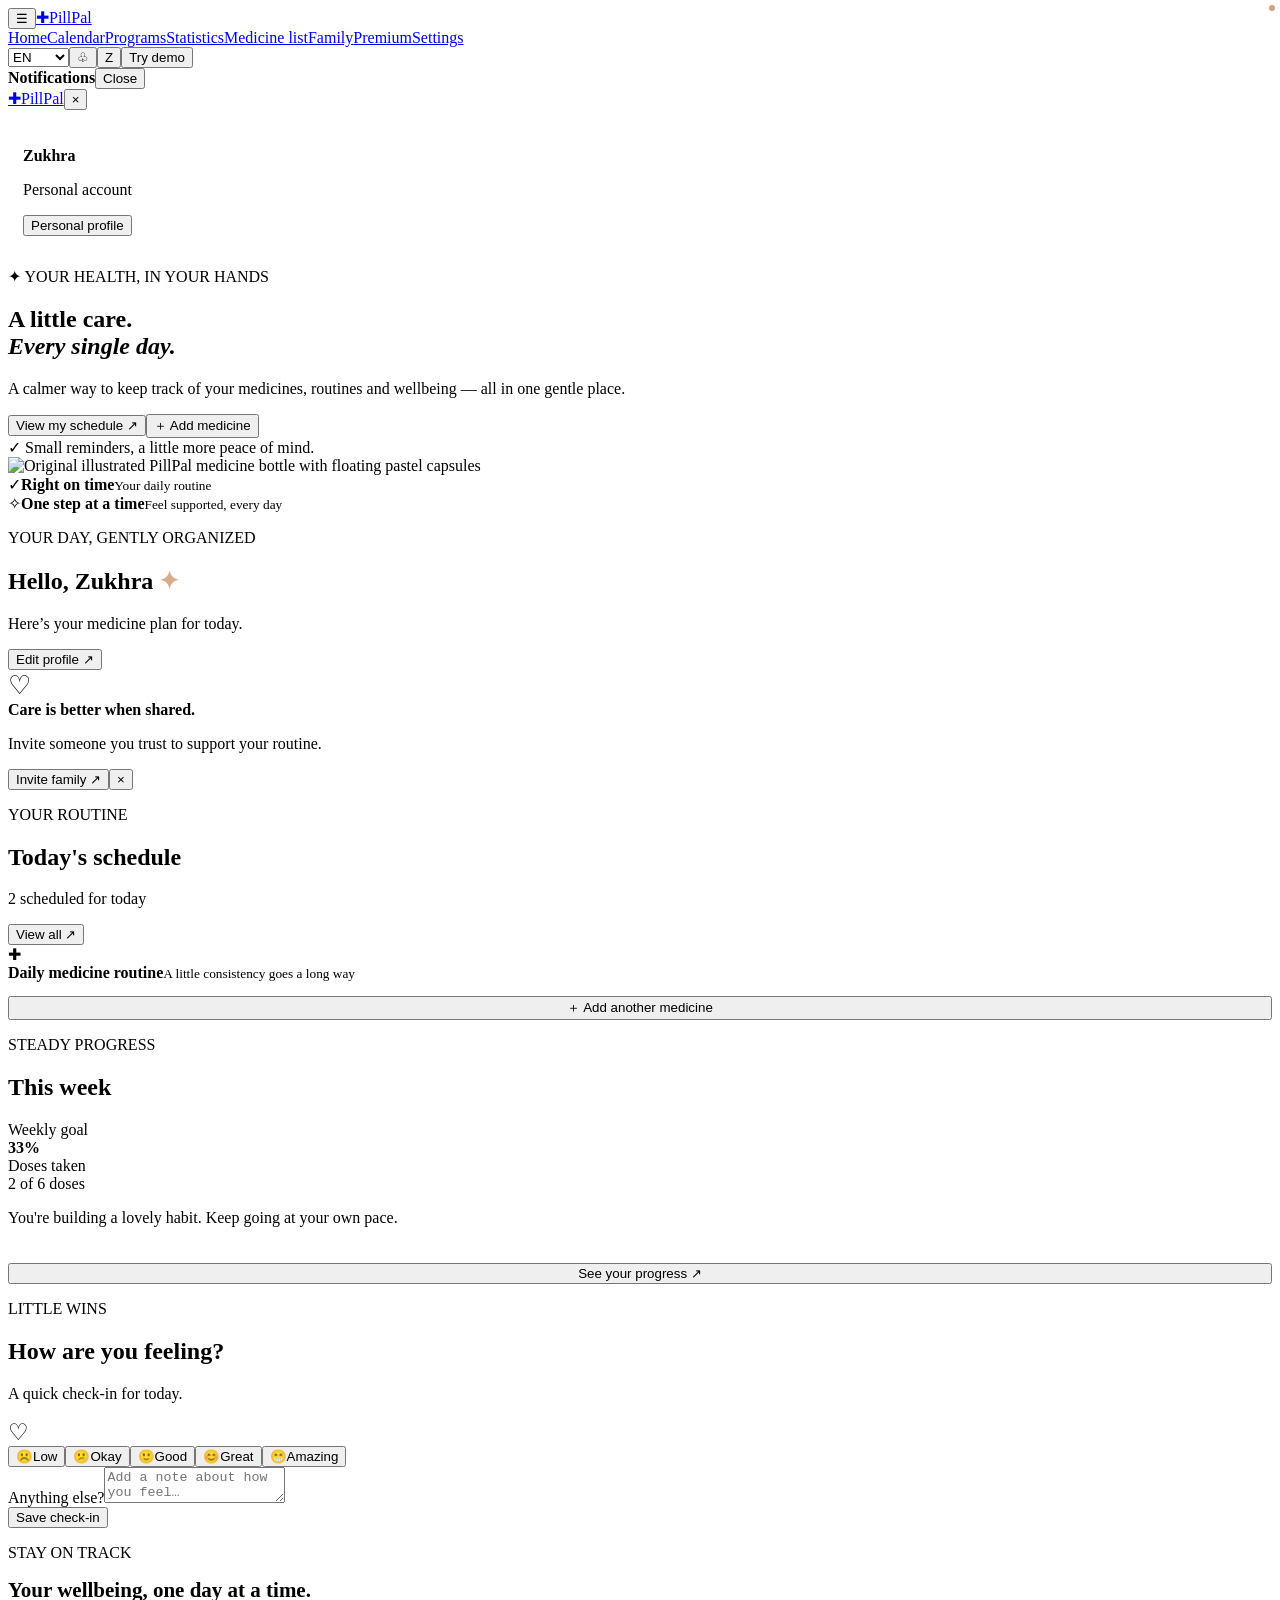
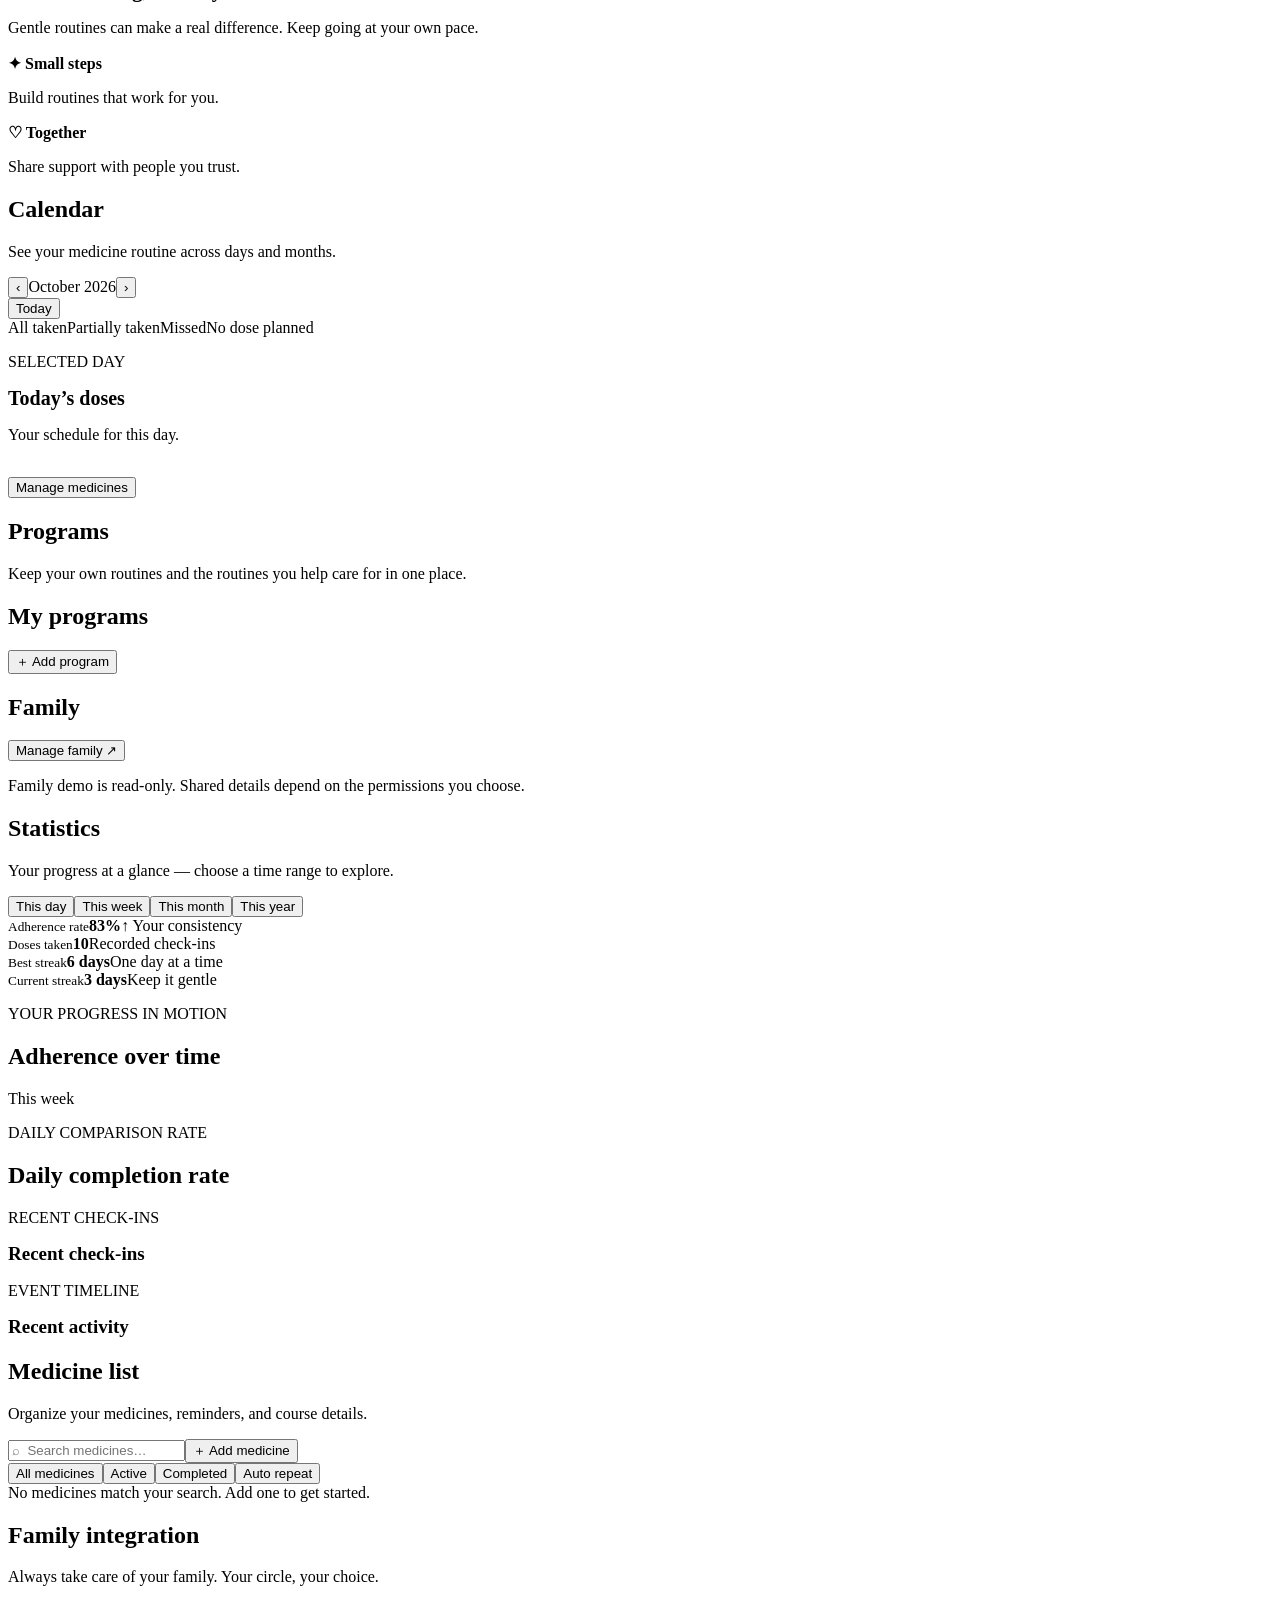
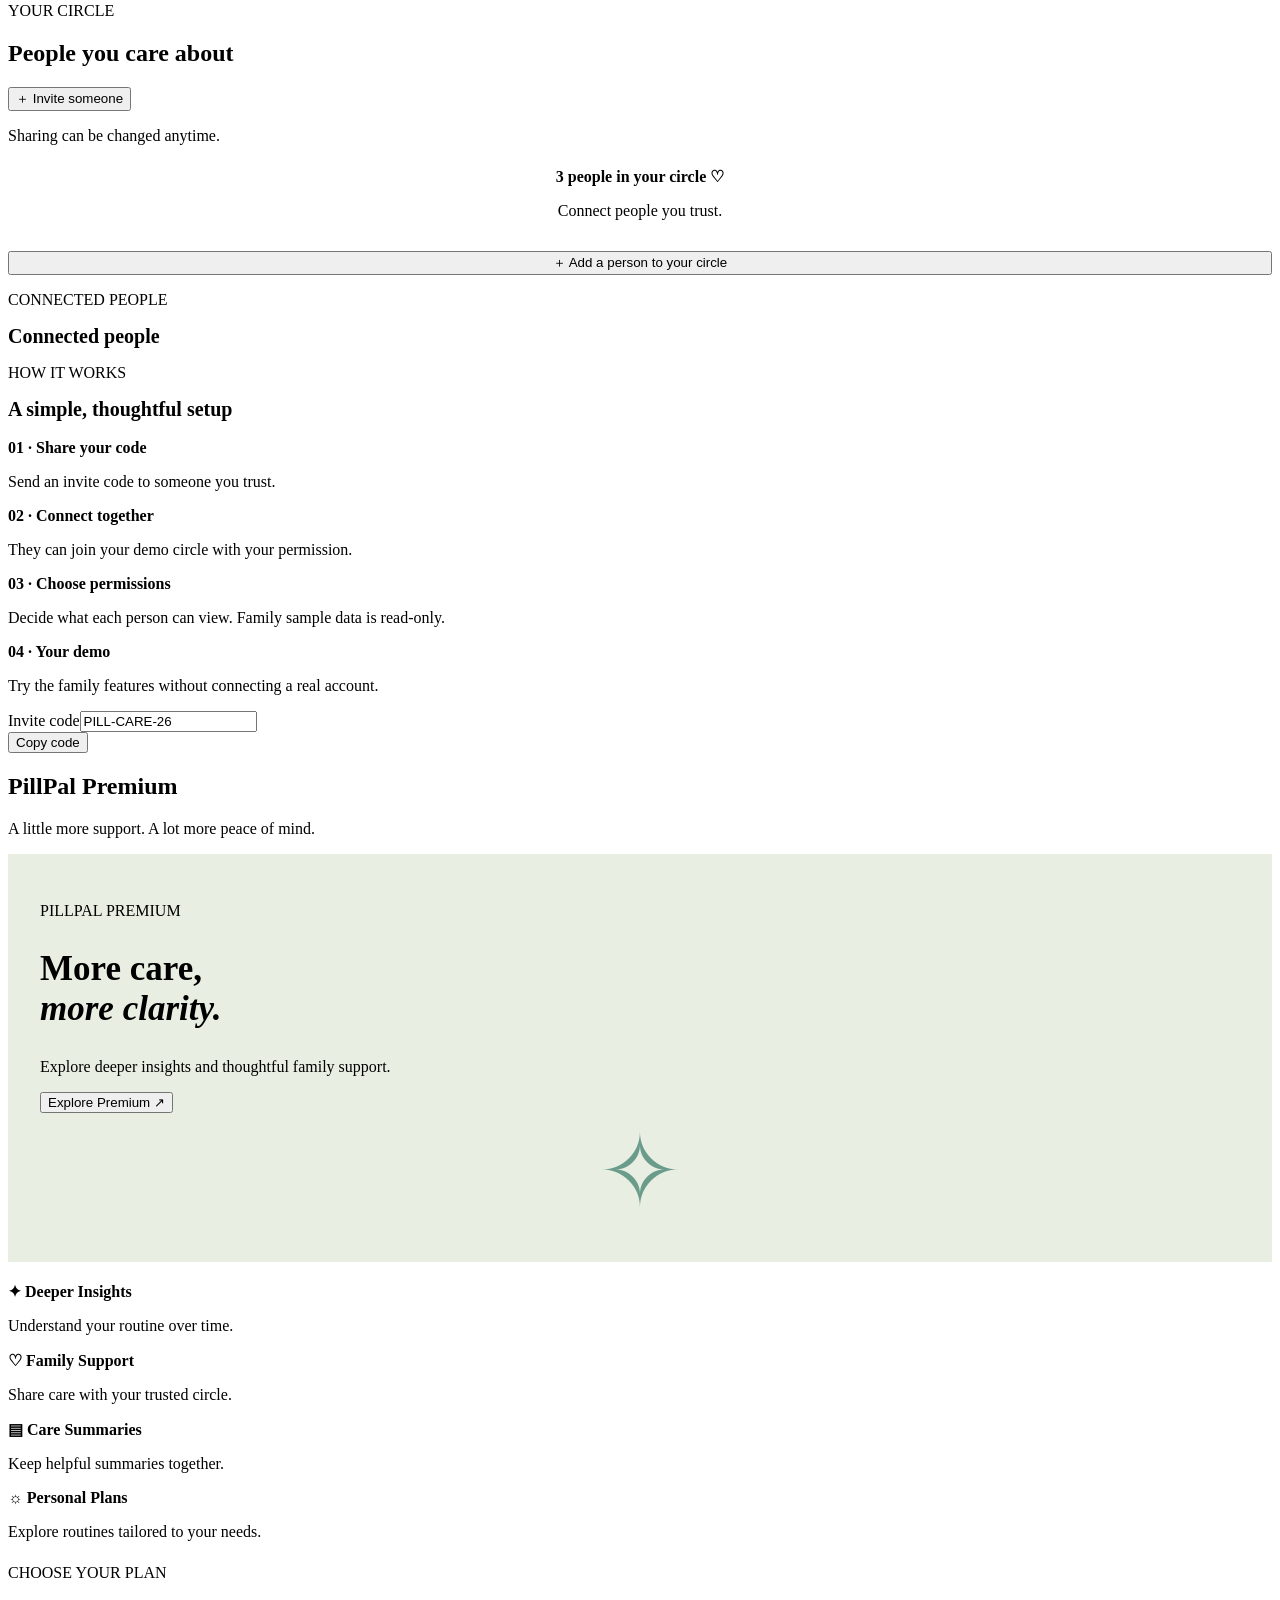
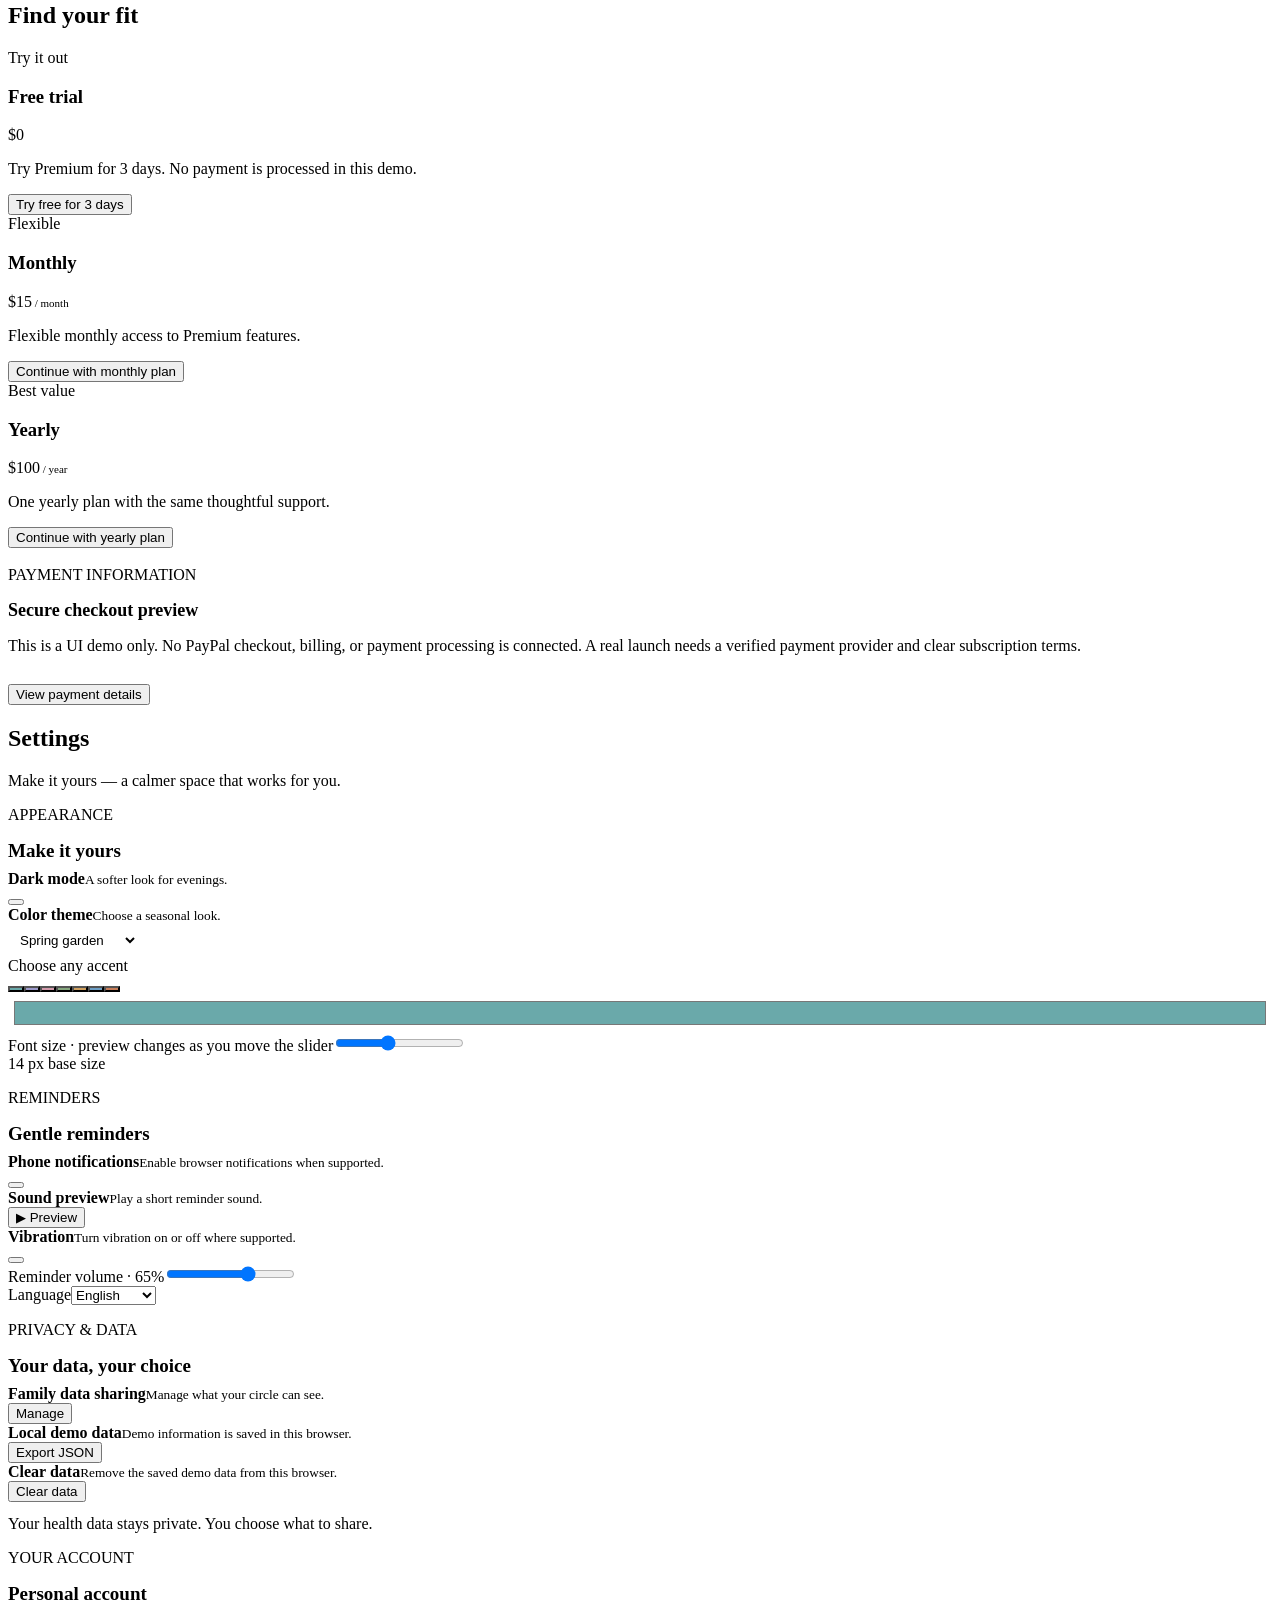
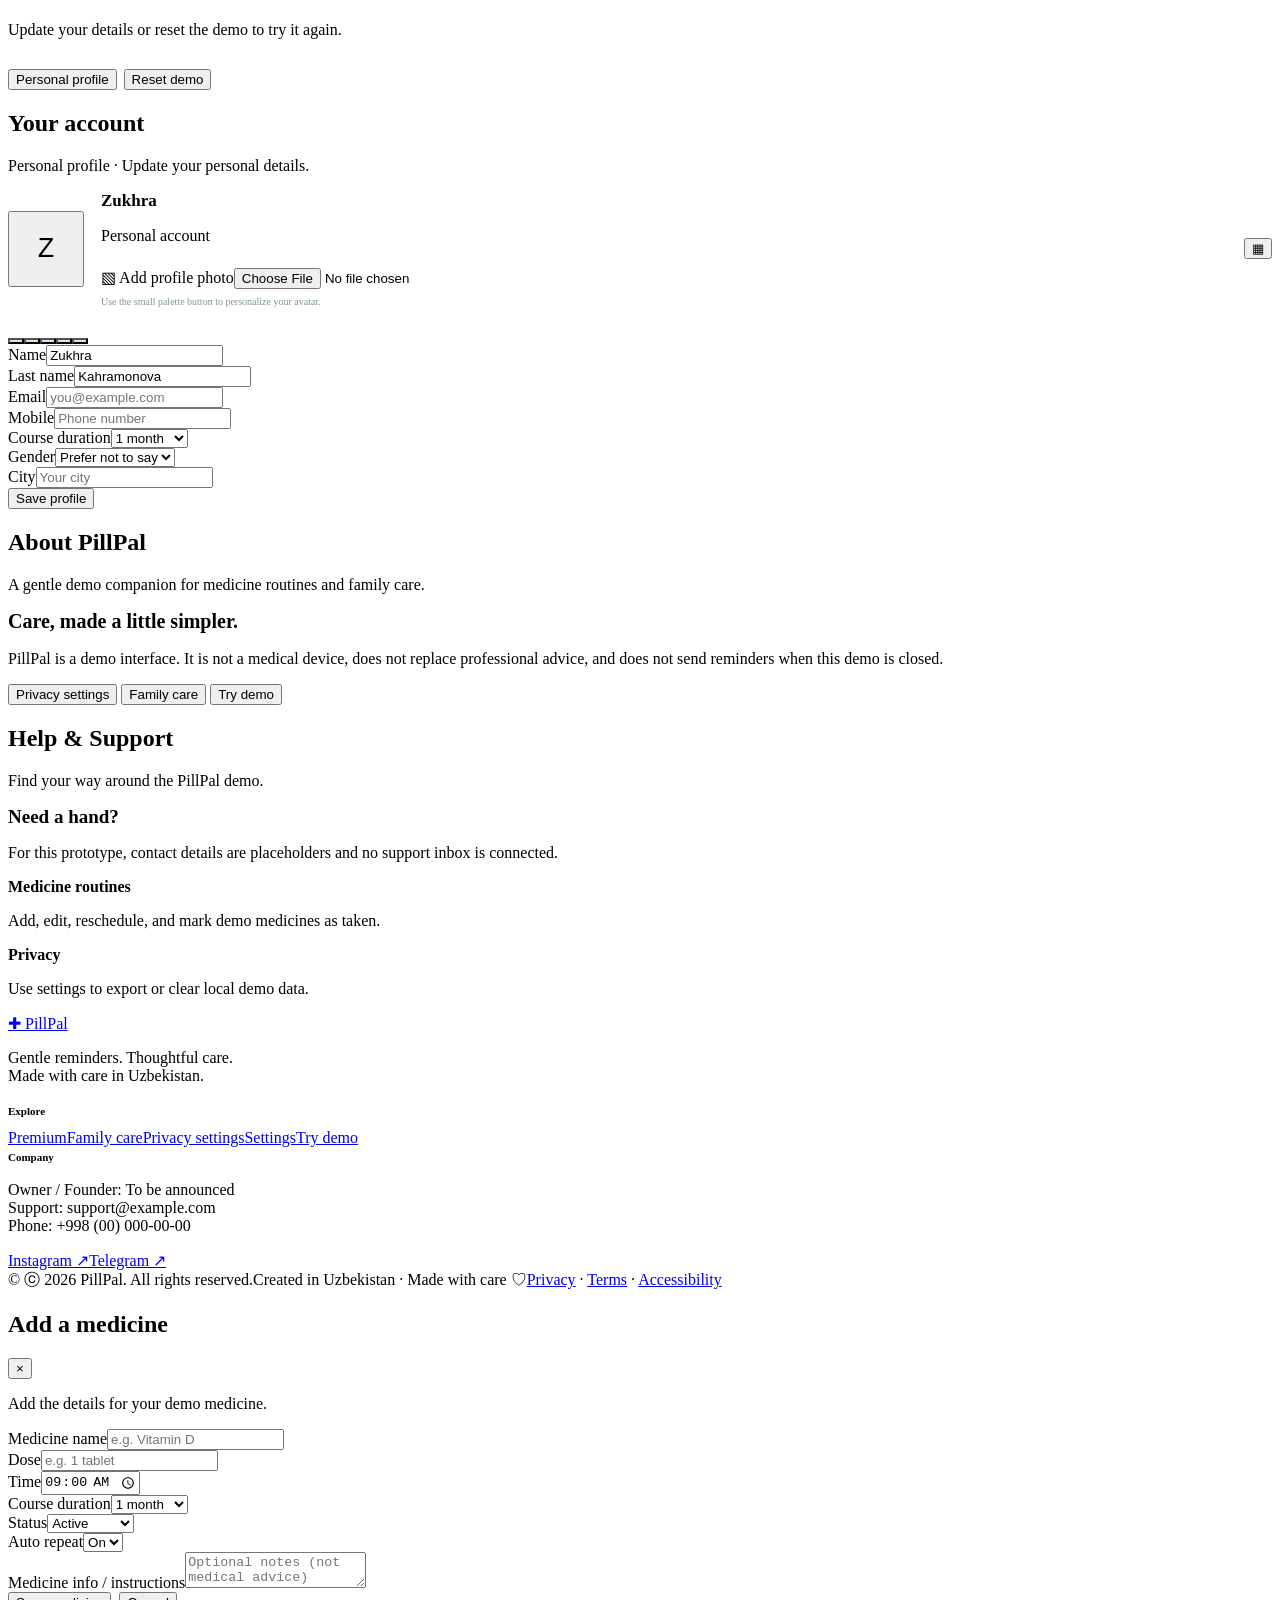
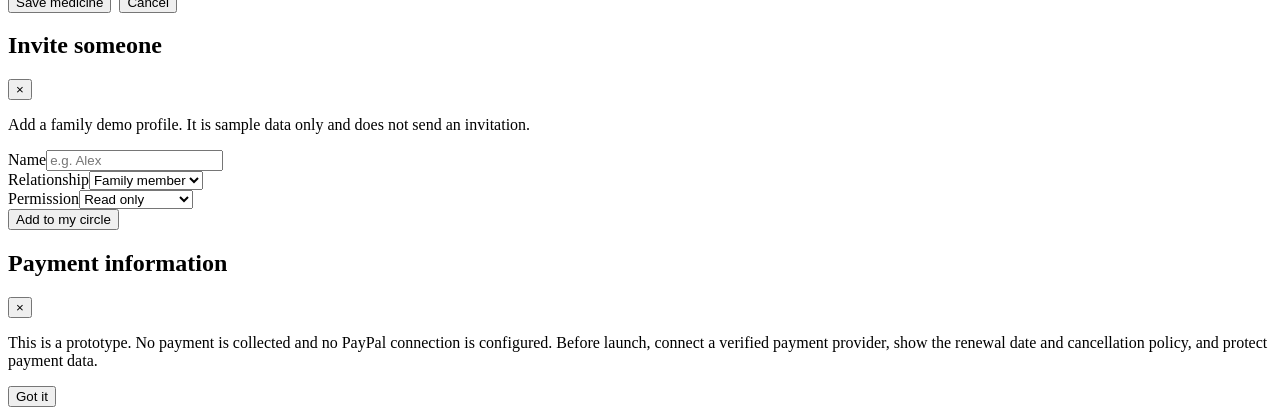
==== commit a2ef0951: "Rename index (8).html to index.html" ====
--- a/index.html
+++ b/index.html
@@ -1,180 +1,27 @@
-<!doctype html>
-<html lang="en">
-<head>
-  <meta charset="utf-8">
-  <meta name="viewport" content="width=device-width, initial-scale=1">
-  <meta name="description" content="School Madrasa Balkh (SMB) — an international fundraising project to support education for girls in Balkh, Afghanistan.">
-  <title>School Madrasa Balkh — SMB</title>
-  <link rel="stylesheet" href="styles.css">
-</head>
-<body>
-  <div class="topbar">
-    <span>School Madrasa Balkh · SMB</span>
-    <span id="topStatus">Verified project information will be published here</span>
-  </div>
-
-  <header class="nav">
-    <a class="brand" href="#home" aria-label="SMB home">
-      <span class="brand-mark">SMB</span>
-      <span><b>School Madrasa</b><small>Balkh · Afghanistan</small></span>
-    </a>
-    <nav>
-      <a href="#story">Our purpose</a>
-      <a href="#progress">Progress</a>
-      <a href="#transparency">Transparency</a>
-      <a href="#updates">Updates</a>
-    </nav>
-    <div class="nav-actions">
-      <select id="language" aria-label="Language">
-        <option value="en">English</option><option value="fa">دری</option><option value="ps">پښتو</option>
-        <option value="ru">Русский</option><option value="uz">O‘zbek</option><option value="ar">العربية</option>
-        <option value="tr">Türkçe</option><option value="de">Deutsch</option><option value="fr">Français</option>
-        <option value="es">Español</option><option value="pt">Português</option><option value="zh">中文</option>
-        <option value="ja">日本語</option><option value="ko">한국어</option><option value="hi">हिन्दी</option>
-        <option value="id">Bahasa Indonesia</option><option value="ms">Bahasa Melayu</option><option value="it">Italiano</option>
-      </select>
-      <button class="btn btn-gold" data-open-donate>Donate</button>
-    </div>
-  </header>
-
-  <main id="home">
-    <section class="hero">
-      <div class="hero-copy">
-        <div class="eyebrow">A place to learn · A future to build</div>
-        <h1>Education should have a door that every girl can walk through.</h1>
-        <p class="lead">School Madrasa Balkh is a planned educational space in Balkh, Afghanistan, created to give girls access to learning, knowledge, community and a safer path toward their future.</p>
-        <div class="hero-actions">
-          <button class="btn btn-gold btn-large" data-open-donate>Support the project <span>→</span></button>
-          <a class="btn btn-ghost btn-large" href="#story">Why SMB?</a>
-        </div>
-        <div class="trust-row">
-          <span>✓ Registered charity process</span>
-          <span>✓ Project documents available</span>
-          <span>✓ Monthly public updates</span>
-        </div>
-      </div>
-
-      <div class="hero-card">
-        <div class="seal">SMB</div>
-        <div class="hero-card-label">PROJECT GOAL</div>
-        <div class="hero-amount">$780,000</div>
-        <div class="hero-card-text">Total estimated cost of the project</div>
-        <div class="mini-progress"><span id="heroProgress"></span></div>
-        <div class="hero-stats">
-          <div><b id="heroRaised">$0</b><span>raised</span></div>
-          <div><b id="heroRemaining">$780,000</b><span>remaining</span></div>
-          <div><b id="heroDonors">0</b><span>donors</span></div>
-        </div>
-      </div>
-    </section>
-
-    <section class="ticker">
-      <span>SMB</span><span>•</span><span>Balkh, Afghanistan</span><span>•</span><span>International fundraising</span><span>•</span><span>Transparent project reporting</span>
-    </section>
-
-    <section id="story" class="section split">
-      <div>
-        <div class="eyebrow">Why this project exists</div>
-        <h2>A school. A madrasa. A place for girls to learn.</h2>
-      </div>
-      <div>
-        <p>School Madrasa Balkh is being developed as an educational project for children, with a particular focus on creating opportunities for Afghan girls to study.</p>
-        <p>The project is designed around a simple idea: education needs a real place — classrooms, learning spaces, basic infrastructure and an environment where students can build knowledge and confidence.</p>
-        <p>The construction budget is currently estimated at <b>$780,000</b>. The website will show the fundraising target, the amount received, the remaining amount and published project updates.</p>
-      </div>
-    </section>
-
-    <section id="progress" class="section progress-section">
-      <div class="section-head">
-        <div><div class="eyebrow">Fundraising</div><h2>Every contribution moves the project forward.</h2></div>
-        <button class="btn btn-gold" data-open-donate>Donate now</button>
-      </div>
-      <div class="progress-box">
-        <div class="progress-numbers">
-          <div><span>Raised</span><strong id="raised">$0</strong></div>
-          <div class="goal"><span>Goal</span><strong>$780,000</strong></div>
-          <div><span>Remaining</span><strong id="remaining">$780,000</strong></div>
-        </div>
-        <div class="bar"><span id="progressBar"></span></div>
-        <div class="progress-foot"><span id="progressPercent">0%</span><span>of the project goal</span></div>
-      </div>
-    </section>
-
-    <section id="transparency" class="section">
-      <div class="eyebrow">Open information</div>
-      <h2>Transparency is part of the project.</h2>
-      <div class="cards">
-        <article class="card"><div class="icon">01</div><h3>Expense reports</h3><p>Published reports will explain how project funds were allocated and spent.</p><a href="#documents">View reports →</a></article>
-        <article class="card"><div class="icon">02</div><h3>Construction updates</h3><p>Photos, milestones and monthly announcements will document the work on site.</p><a href="#updates">See updates →</a></article>
-        <article class="card"><div class="icon">03</div><h3>Project documents</h3><p>Approved legal and project documents can be made available for public review.</p><a href="#documents">Open documents →</a></article>
-      </div>
-    </section>
-
-    <section id="updates" class="section dark-panel">
-      <div class="section-head">
-        <div><div class="eyebrow">Monthly updates</div><h2>Follow the build, month by month.</h2></div>
-        <a class="social-link" id="instagramLink" href="#" target="_blank" rel="noopener">Instagram ↗</a>
-      </div>
-      <div class="timeline">
-        <div class="timeline-item"><span class="dot"></span><div><small>COMING SOON</small><h3>Project launch</h3><p>Official project information, legal documents and verified fundraising details will be published.</p></div></div>
-        <div class="timeline-item"><span class="dot"></span><div><small>MONTHLY</small><h3>Construction report</h3><p>New photos, completed work, current expenses and next steps will be added here.</p></div></div>
-        <div class="timeline-item"><span class="dot"></span><div><small>ONGOING</small><h3>Community updates</h3><p>Additional stories and announcements can be shared through the project's official social channels.</p></div></div>
-      </div>
-    </section>
-
-    <section id="documents" class="section">
-      <div class="eyebrow">Documents & reports</div>
-      <h2>Evidence behind the project.</h2>
-      <div class="document-grid">
-        <div class="document"><span>PDF</span><div><b>Registration / legal documents</b><small>Will be uploaded after final verification</small></div></div>
-        <div class="document"><span>PDF</span><div><b>Construction budget</b><small>Project estimate · $780,000</small></div></div>
-        <div class="document"><span>PDF</span><div><b>Architectural plan</b><small>Official project material</small></div></div>
-        <div class="document"><span>PDF</span><div><b>Monthly expense report</b><small>Published as construction progresses</small></div></div>
-      </div>
-    </section>
-
-    <section class="section cta">
-      <div><div class="eyebrow">Help build the future</div><h2>Support School Madrasa Balkh.</h2><p>When the payment system is connected, donors will be able to choose their currency and payment method, receive email confirmation, and view their donation record.</p></div>
-      <button class="btn btn-gold btn-large" data-open-donate>Make a donation →</button>
-    </section>
-  </main>
-
-  <footer>
-    <div class="footer-brand"><span class="brand-mark">SMB</span><div><b>School Madrasa Balkh</b><small>Balkh · Afghanistan</small></div></div>
-    <div class="footer-links"><a href="#story">About</a><a href="#transparency">Transparency</a><a href="#documents">Documents</a><a href="#updates">Updates</a></div>
-    <div class="footer-note">Official contact details and verified payment information will be added after final registration and approval.</div>
-  </footer>
-
-  <div class="modal" id="donateModal" aria-hidden="true">
-    <div class="modal-backdrop" data-close-donate></div>
-    <div class="modal-card" role="dialog" aria-modal="true" aria-labelledby="donateTitle">
-      <button class="modal-close" data-close-donate aria-label="Close">×</button>
-      <div class="eyebrow">SMB · DONATION</div>
-      <h2 id="donateTitle">Support the project</h2>
-      <p class="muted">This prototype does not process real payments yet.</p>
-      <div class="amounts">
-        <button data-amount="25">$25</button><button data-amount="50">$50</button><button data-amount="100">$100</button>
-        <button data-amount="250">$250</button><button data-amount="500">$500</button><button data-amount="1000">$1,000</button>
-      </div>
-      <label>Amount <input id="donationAmount" type="number" min="1" placeholder="Custom amount"></label>
-      <label>Currency
-        <select id="currency">
-          <option>USD</option><option>EUR</option><option>GBP</option><option>AFN</option><option>UZS</option><option>AED</option><option>SAR</option><option>TRY</option>
-          <option>CNY</option><option>JPY</option><option>KRW</option><option>INR</option><option>CAD</option><option>AUD</option><option>CHF</option>
-          <option>SEK</option><option>NOK</option><option>DKK</option><option>PLN</option><option>BRL</option><option>SGD</option><option>HKD</option>
-          <option>NZD</option><option>ZAR</option><option>MXN</option><option>THB</option><option>MYR</option><option>IDR</option><option>PHP</option><option>EGP</option><option>QAR</option>
-        </select>
-      </label>
-      <label>Country <select id="country"><option value="">Select country</option><option>Afghanistan</option><option>Uzbekistan</option><option>United States</option><option>United Kingdom</option><option>Germany</option><option>Canada</option><option>United Arab Emirates</option><option>Saudi Arabia</option><option>China</option><option>Turkey</option><option>Other</option></select></label>
-      <div class="two-col"><label>First name <input id="firstName" placeholder="Required"></label><label>Last name <input id="lastName" placeholder="Required"></label></div>
-      <label>Email <input id="email" type="email" placeholder="Required for donation confirmation"></label>
-      <label class="check"><input id="anonymous" type="checkbox"> Make my donation anonymous</label>
-      <button class="btn btn-gold btn-full" id="demoDonate">Continue to secure payment</button>
-      <div class="secure-note">In the final version, this button will connect to the approved payment provider. Card details will never be stored in the website code.</div>
-    </div>
-  </div>
-
-  <div class="toast" id="toast"></div>
-  <script src="script.js"></script>
-</body>
-</html>
+<!doctype html><html lang="en"><head><meta charset="utf-8"><meta name="viewport" content="width=device-width,initial-scale=1"><meta name="theme-color" content="#d9eeee"><title>PillPal — gentle medicine companion</title><link rel="stylesheet" href="styles.css?v=6"></head><body>
+<header class="topbar"><button class="menu-toggle" id="menuOpen" aria-label="Open menu">☰</button><a class="brand" href="#home" data-go="home"><span class="brand-mark">✚</span>PillPal</a><nav class="desktop-nav" id="desktopNav"><a href="#home" data-go="home" class="active" data-t="home">Home</a><a href="#calendar" data-go="calendar" data-t="calendar">Calendar</a><a href="#programs" data-go="programs" data-t="programs">Programs</a><a href="#statistics" data-go="statistics" data-t="statistics">Statistics</a><a href="#medicines" data-go="medicines" data-t="medicines">Medicine list</a><a href="#family" data-go="family" data-t="family">Family</a><a href="#premium" data-go="premium" data-t="premium">Premium</a><a href="#settings" data-go="settings" data-t="settings">Settings</a></nav><div class="header-actions"><select id="languageTop" aria-label="Language"><option value="en">EN</option><option value="ru">RU</option><option value="uz">UZ</option><option value="de">DE</option><option value="zh">中文</option><option value="ko">한국어</option></select><button class="icon-btn" id="notifyBtn" aria-label="Notifications" title="Notifications">♧<span style="position:absolute;width:6px;height:6px;border-radius:50%;background:#d5a27f;right:5px;top:5px"></span></button><button class="avatar" id="avatarTop" aria-label="Open profile">Z</button><button class="try-demo" id="tryDemoTop">Try demo</button></div></header>
+<div class="notification-popover" id="notificationPopover" aria-live="polite"><div class="notification-head"><b>Notifications</b><button class="tiny-btn" id="closeNotifications" type="button">Close</button></div><div id="notificationList"></div></div>
+<div class="drawer" id="drawer"><div class="drawer-panel"><div class="drawer-brand"><a class="brand" href="#home" data-go="home"><span class="brand-mark">✚</span>PillPal</a><button class="icon-btn" id="menuClose">×</button></div><div class="drawer-nav" id="drawerNav"></div><div class="panel" style="margin-top:22px;padding:15px"><b id="drawerName">Zukhra</b><p class="muted">Personal account</p><button class="secondary" data-go="profile">Personal profile</button></div></div></div>
+<main class="wrap">
+<section class="section active" id="page-home"><div class="hero"><div class="hero-copy"><p class="eyebrow">✦ YOUR HEALTH, IN YOUR HANDS</p><h1>A little care.<br><em>Every single day.</em></h1><p>A calmer way to keep track of your medicines, routines and wellbeing — all in one gentle place.</p><div class="hero-buttons"><button class="primary" data-go="calendar">View my schedule ↗</button><button class="secondary" id="heroAdd">＋ Add medicine</button></div><div class="hero-note"><span>✓</span> Small reminders, a little more peace of mind.</div></div><div class="hero-art"><div class="bottle-scene poster-bottle-scene"><div class="orbit"></div><div class="orbit two"></div><img class="poster-bottle" src="pillpal-bottle.svg" alt="Original illustrated PillPal medicine bottle with floating pastel capsules"><span class="pill-dot d1"></span><span class="pill-dot d2"></span><div class="floating-note fn1"><span class="note-icon">✓</span><span><b>Right on time</b><small>Your daily routine</small></span></div><div class="floating-note fn2"><span class="note-icon">✧</span><span><b>One step at a time</b><small>Feel supported, every day</small></span></div></div></div></div>
+<div class="welcome-row"><div><p class="eyebrow">YOUR DAY, GENTLY ORGANIZED</p><h2><span id="helloText">Hello, Zukhra</span> <span style="color:#d8ad8e">✦</span></h2><p class="muted">Here’s your medicine plan for today.</p></div><button class="secondary" data-go="profile">Edit profile ↗</button></div>
+<div class="banner" id="familyBanner"><div style="font-size:26px">♡</div><div class="grow"><b>Care is better when shared.</b><p>Invite someone you trust to support your routine.</p></div><button class="primary small" data-go="family">Invite family ↗</button><button class="close" id="bannerClose" aria-label="Dismiss">×</button></div>
+<div class="dashboard-grid"><div class="panel"><div class="section-head"><div><p class="eyebrow">YOUR ROUTINE</p><h2>Today's schedule</h2><p class="muted" id="scheduleCount">2 scheduled for today</p></div><button class="secondary" data-go="medicines">View all ↗</button></div><div class="schedule-summary"><div class="summary-icon">✚</div><div><b>Daily medicine routine</b><small id="scheduleSummaryText">A little consistency goes a long way</small></div><div class="summary-progress"><span id="scheduleProgress"></span></div></div><div class="med-list" id="homeMedicineList"></div><button class="secondary" id="homeAddMore" style="margin-top:14px;width:100%">＋ Add another medicine</button></div><div class="panel"><div class="section-head"><div><p class="eyebrow">STEADY PROGRESS</p><h2>This week</h2></div><span class="chip">Weekly goal</span></div><div class="progress-stat"><div><strong id="weekPercent">33%</strong><div class="muted">Doses taken</div></div><span id="weekFraction">2 of 6 doses</span></div><div class="progress-fill"><span id="weekBar"></span></div><p class="muted">You're building a lovely habit. Keep going at your own pace.</p><div class="week-days" id="weekDays"></div><button class="secondary" data-go="statistics" style="width:100%;margin-top:20px">See your progress ↗</button></div></div>
+<div class="content-grid" style="margin-bottom:20px"><div class="panel"><div class="section-head"><div><p class="eyebrow">LITTLE WINS</p><h2>How are you feeling?</h2><p class="muted">A quick check-in for today.</p></div><span style="font-size:23px">♡</span></div><div class="mood-row" id="moodRow"><button class="mood" data-mood="Low"><span>☹️</span>Low</button><button class="mood" data-mood="Okay"><span>😕</span>Okay</button><button class="mood" data-mood="Good"><span>🙂</span>Good</button><button class="mood" data-mood="Great"><span>😊</span>Great</button><button class="mood" data-mood="Amazing"><span>😁</span>Amazing</button></div><div class="field"><label for="moodNote">Anything else?</label><textarea id="moodNote" placeholder="Add a note about how you feel…"></textarea></div><button class="primary" id="saveMood">Save check-in</button><span class="muted" id="moodSaved" style="margin-left:10px"></span></div><div class="panel"><p class="eyebrow">STAY ON TRACK</p><h2 style="font:800 21px Manrope;margin:0 0 9px">Your wellbeing, one day at a time.</h2><p class="muted">Gentle routines can make a real difference. Keep going at your own pace.</p><div class="feature-list" style="margin-top:17px"><div class="feature"><b>✦ Small steps</b><p>Build routines that work for you.</p></div><div class="feature"><b>♡ Together</b><p>Share support with people you trust.</p></div></div></div></div></section>
+<section class="section" id="page-calendar"><div class="page-title"><h1>Calendar</h1><p>See your medicine routine across days and months.</p></div><div class="content-grid"><div class="panel"><div class="calendar-head"><div class="month-control"><button id="prevMonth">‹</button><span id="monthLabel">October 2026</span><button id="nextMonth">›</button></div><button class="secondary" id="todayBtn">Today</button></div><div class="calendar-grid" id="calendarGrid"></div><div class="legend"><span><i style="background:#8ec69a"></i>All taken</span><span><i style="background:#e8c66b"></i>Partially taken</span><span><i style="background:#e5a198"></i>Missed</span><span><i style="background:#eee8df"></i>No dose planned</span></div></div><div class="panel"><p class="eyebrow">SELECTED DAY</p><h2 id="selectedDateTitle" style="font:800 20px Manrope;margin:0 0 8px">Today’s doses</h2><p class="muted" id="selectedDateDesc">Your schedule for this day.</p><div id="selectedDateList" class="med-list" style="margin-top:17px"></div><button class="primary" data-go="medicines" style="margin-top:16px">Manage medicines</button></div></div></section>
+<section class="section" id="page-programs"><div class="page-title"><h1>Programs</h1><p>Keep your own routines and the routines you help care for in one place.</p></div><div class="content-grid"><div class="panel"><div class="section-head"><h2>My programs</h2><button class="primary small" id="programAdd">＋ Add program</button></div><div id="myPrograms"></div></div><div class="panel"><div class="section-head"><h2>Family</h2><button class="secondary" data-go="family">Manage family ↗</button></div><div id="familyPrograms"></div><p class="muted">Family demo is read-only. Shared details depend on the permissions you choose.</p></div></div></section>
+<section class="section" id="page-statistics"><div class="page-title"><h1>Statistics</h1><p>Your progress at a glance — choose a time range to explore.</p></div><div class="filters" id="statsFilters"><button class="filter" data-period="day">This day</button><button class="filter active" data-period="week">This week</button><button class="filter" data-period="month">This month</button><button class="filter" data-period="year">This year</button></div><div class="stat-grid"><div class="stat-card"><small>Adherence rate</small><strong id="adherenceRate">83%</strong><span>↑ Your consistency</span></div><div class="stat-card"><small>Doses taken</small><strong id="dosesTaken">10</strong><span>Recorded check-ins</span></div><div class="stat-card"><small>Best streak</small><strong id="bestStreak">6 days</strong><span>One day at a time</span></div><div class="stat-card"><small>Current streak</small><strong id="currentStreak">3 days</strong><span>Keep it gentle</span></div></div><div class="content-grid"><div class="panel"><div class="section-head"><div><p class="eyebrow">YOUR PROGRESS IN MOTION</p><h2>Adherence over time</h2></div><span class="chip" id="chartPeriod">This week</span></div><div class="bar-chart" id="adherenceChart"></div></div><div class="panel"><div class="section-head"><div><p class="eyebrow">DAILY COMPARISON RATE</p><h2>Daily completion rate</h2></div></div><div id="dailyComparison"></div></div><div class="panel"><p class="eyebrow">RECENT CHECK-INS</p><h2 style="font:800 19px Manrope;margin:0 0 17px">Recent check-ins</h2><div id="recentCheckins" class="timeline"></div></div><div class="panel"><p class="eyebrow">EVENT TIMELINE</p><h2 style="font:800 19px Manrope;margin:0 0 17px">Recent activity</h2><div id="eventTimeline" class="timeline"></div></div></div></section>
+<section class="section" id="page-medicines"><div class="page-title"><h1>Medicine list</h1><p>Organize your medicines, reminders, and course details.</p></div><div class="panel"><div class="medicine-toolbar"><input class="search" id="medicineSearch" placeholder="⌕  Search medicines…" aria-label="Search medicines"><button class="primary" id="addMedicineBtn">＋ Add medicine</button></div><div class="filters" id="medicineFilters"><button class="filter active" data-filter="all">All medicines</button><button class="filter" data-filter="active">Active</button><button class="filter" data-filter="completed">Completed</button><button class="filter" data-filter="repeat">Auto repeat</button></div><div id="medicineListFull" class="med-list"></div><div id="medicineEmpty" class="empty hidden">No medicines match your search. Add one to get started.</div></div></section>
+<section class="section" id="page-family"><div class="page-title"><h1>Family integration</h1><p>Always take care of your family. Your circle, your choice.</p></div><div class="content-grid"><div class="panel"><div class="section-head"><div><p class="eyebrow">YOUR CIRCLE</p><h2>People you care about</h2></div><button class="primary small" id="invitePerson">＋ Invite someone</button></div><p class="muted">Sharing can be changed anytime.</p><div class="family-circle" id="familyCircle"></div><div style="text-align:center;padding:6px 0 15px"><b id="circleCount">3 people in your circle ♡</b><p class="muted">Connect people you trust.</p></div><button class="secondary" id="addFamilyPerson" style="width:100%">＋ Add a person to your circle</button></div><div class="panel"><p class="eyebrow">CONNECTED PEOPLE</p><h2 style="font:800 20px Manrope;margin:0 0 15px">Connected people</h2><div id="connectedPeople"></div></div><div class="panel full"><p class="eyebrow">HOW IT WORKS</p><h2 style="font:800 20px Manrope;margin:0 0 18px">A simple, thoughtful setup</h2><div class="feature-list"><div class="feature"><b>01 · Share your code</b><p>Send an invite code to someone you trust.</p></div><div class="feature"><b>02 · Connect together</b><p>They can join your demo circle with your permission.</p></div><div class="feature"><b>03 · Choose permissions</b><p>Decide what each person can view. Family sample data is read-only.</p></div><div class="feature"><b>04 · Your demo</b><p>Try the family features without connecting a real account.</p></div></div><div class="field-grid" style="margin-top:15px"><div class="field"><label>Invite code</label><input id="inviteCode" value="PILL-CARE-26" readonly></div><div class="field" style="align-self:end"><button class="primary" id="copyCode">Copy code</button></div></div></div></div></section>
+<section class="section" id="page-premium"><div class="page-title"><h1>PillPal Premium</h1><p>A little more support. A lot more peace of mind.</p></div><div class="hero" style="min-height:210px;margin:0 0 20px;padding:32px;background:#e8eee2;grid-template-columns:1.2fr .8fr"><div class="hero-copy"><p class="eyebrow">PILLPAL PREMIUM</p><h1 style="font-size:35px">More care,<br><em>more clarity.</em></h1><p>Explore deeper insights and thoughtful family support.</p><button class="primary" id="explorePremium">Explore Premium ↗</button></div><div style="display:grid;place-items:center;font-size:100px;color:#6a9b8b">✧</div></div><div class="feature-list" style="margin-bottom:23px"><div class="feature"><b>✦ Deeper Insights</b><p>Understand your routine over time.</p></div><div class="feature"><b>♡ Family Support</b><p>Share care with your trusted circle.</p></div><div class="feature"><b>▤ Care Summaries</b><p>Keep helpful summaries together.</p></div><div class="feature"><b>☼ Personal Plans</b><p>Explore routines tailored to your needs.</p></div></div><div class="section-head"><div><p class="eyebrow">CHOOSE YOUR PLAN</p><h2>Find your fit</h2></div></div><div class="plans"><div class="plan"><span class="chip">Try it out</span><h3>Free trial</h3><div class="price">$0</div><p>Try Premium for 3 days. No payment is processed in this demo.</p><button class="secondary plan-btn" data-plan="free">Try free for 3 days</button></div><div class="plan featured"><span class="chip">Flexible</span><h3>Monthly</h3><div class="price">$15<span style="font:500 11px 'DM Sans'"> / month</span></div><p>Flexible monthly access to Premium features.</p><button class="primary plan-btn" data-plan="monthly">Continue with monthly plan</button></div><div class="plan"><span class="chip">Best value</span><h3>Yearly</h3><div class="price">$100<span style="font:500 11px 'DM Sans'"> / year</span></div><p>One yearly plan with the same thoughtful support.</p><button class="primary plan-btn" data-plan="yearly">Continue with yearly plan</button></div></div><div class="panel" style="margin-top:18px"><p class="eyebrow">PAYMENT INFORMATION</p><h2 style="font:800 18px Manrope;margin:0 0 8px">Secure checkout preview</h2><p class="muted">This is a UI demo only. No PayPal checkout, billing, or payment processing is connected. A real launch needs a verified payment provider and clear subscription terms.</p><button class="secondary" id="paymentInfo" style="margin-top:13px">View payment details</button></div></section>
+<section class="section" id="page-settings"><div class="page-title"><h1>Settings</h1><p>Make it yours — a calmer space that works for you.</p></div><div class="settings-grid"><div class="panel"><p class="eyebrow">APPEARANCE</p><h2 style="font:800 19px Manrope;margin:0 0 8px">Make it yours</h2><div class="setting-row"><div><b>Dark mode</b><small>A softer look for evenings.</small></div><button class="switch" id="darkToggle" role="switch" aria-checked="false"></button></div><div class="setting-row"><div><b>Color theme</b><small>Choose a seasonal look.</small></div><select id="themeSelect" style="border:1px solid var(--line);border-radius:10px;padding:8px;background:white"><option value="spring">Spring garden</option><option value="ocean">Ocean breeze</option><option value="autumn">Autumn warmth</option><option value="winter">Winter frost</option><option value="blossom">Soft blossom</option></select></div><div class="field"><label>Choose any accent</label><div class="swatches" id="swatches"><button class="swatch selected" data-color="#6aa9aa" style="background:#6aa9aa" aria-label="Teal"></button><button class="swatch" data-color="#9c9acb" style="background:#9c9acb" aria-label="Lavender"></button><button class="swatch" data-color="#d39aab" style="background:#d39aab" aria-label="Rose"></button><button class="swatch" data-color="#86a77e" style="background:#86a77e" aria-label="Sage"></button><button class="swatch" data-color="#d0a05f" style="background:#d0a05f" aria-label="Gold"></button><button class="swatch" data-color="#6d9fc6" style="background:#6d9fc6" aria-label="Blue"></button><button class="swatch" data-color="#c77d59" style="background:#c77d59" aria-label="Terracotta"></button></div><input type="color" id="customColor" value="#6aa9aa" aria-label="Custom accent color" style="height:40px;width:100%;border:1px solid var(--line);border-radius:10px;background:white;padding:4px"></div><div class="field"><label>Font size · preview changes as you move the slider</label><input class="range" id="fontSize" type="range" min="12" max="17" value="14"><div class="muted"><span id="fontSizeValue">14</span> px base size</div></div></div>
+<div class="panel"><p class="eyebrow">REMINDERS</p><h2 style="font:800 19px Manrope;margin:0 0 8px">Gentle reminders</h2><div class="setting-row"><div><b>Phone notifications</b><small>Enable browser notifications when supported.</small></div><button class="switch" id="phoneNotify" role="switch" aria-checked="false"></button></div><div class="setting-row"><div><b>Sound preview</b><small>Play a short reminder sound.</small></div><button class="secondary" id="soundPreview">▶ Preview</button></div><div class="setting-row"><div><b>Vibration</b><small>Turn vibration on or off where supported.</small></div><button class="switch on" id="vibrationToggle" role="switch" aria-checked="true"></button></div><div class="field"><label>Reminder volume · <span id="volumeValue">65%</span></label><input class="range" type="range" id="volumeRange" min="0" max="100" value="65"></div><div class="field"><label>Language</label><select id="languageSettings"><option value="en">English</option><option value="ru">Русский</option><option value="uz">O‘zbekcha</option><option value="de">Deutsch</option><option value="zh">中文</option><option value="ko">한국어</option></select></div></div>
+<div class="panel"><p class="eyebrow">PRIVACY & DATA</p><h2 style="font:800 19px Manrope;margin:0 0 8px">Your data, your choice</h2><div class="setting-row"><div><b>Family data sharing</b><small>Manage what your circle can see.</small></div><button class="secondary" data-go="family">Manage</button></div><div class="setting-row"><div><b>Local demo data</b><small>Demo information is saved in this browser.</small></div><button class="secondary" id="exportData">Export JSON</button></div><div class="setting-row"><div><b>Clear data</b><small>Remove the saved demo data from this browser.</small></div><button class="tiny-btn" id="clearData">Clear data</button></div><p class="muted" style="margin-top:13px">Your health data stays private. You choose what to share.</p></div><div class="panel"><p class="eyebrow">YOUR ACCOUNT</p><h2 style="font:800 19px Manrope;margin:0 0 8px">Personal account</h2><p class="muted">Update your details or reset the demo to try it again.</p><button class="secondary" data-go="profile" style="margin-top:14px">Personal profile</button><button class="primary" id="resetDemo" style="margin:14px 0 0 7px">Reset demo</button><div class="muted" id="resetInfo" style="margin-top:10px"></div></div></div></section>
+<section class="section" id="page-profile"><div class="page-title"><h1>Your account</h1><p>Personal profile · Update your personal details.</p></div><div class="panel"><div style="display:flex;align-items:center;gap:17px;margin-bottom:20px"><button class="avatar" id="profileAvatar" style="width:76px;height:76px;font-size:27px">Z</button><div><b style="font:800 17px Manrope" id="profileHeading">Zukhra</b><p class="muted">Personal account</p><label class="secondary" for="photoInput" style="display:inline-flex;cursor:pointer;margin-top:7px">▧ Add profile photo</label><input type="file" id="photoInput" accept="image/*" class="hidden"><div style="font-size:10px;color:#7d9691;margin-top:7px">Use the small palette button to personalize your avatar.</div></div><button class="icon-btn" id="avatarPalette" title="Avatar color palette" style="margin-left:auto">▦</button></div><div class="swatches" id="avatarSwatches"><button class="swatch selected" data-color="#d7e8e4" style="background:#d7e8e4"></button><button class="swatch" data-color="#f1d9c7" style="background:#f1d9c7"></button><button class="swatch" data-color="#dcd9f1" style="background:#dcd9f1"></button><button class="swatch" data-color="#dce9cf" style="background:#dce9cf"></button><button class="swatch" data-color="#f1d8df" style="background:#f1d8df"></button></div><form id="profileForm"><div class="field-grid"><div class="field"><label for="profileName">Name</label><input id="profileName" placeholder="Your name" value="Zukhra" required></div><div class="field"><label for="profileLast">Last name</label><input id="profileLast" placeholder="Your last name" value="Kahramonova"></div><div class="field"><label for="profileEmail">Email</label><input id="profileEmail" type="email" placeholder="you@example.com"></div><div class="field"><label for="profileMobile">Mobile</label><input id="profileMobile" type="tel" placeholder="Phone number"></div><div class="field"><label for="courseDuration">Course duration</label><select id="courseDuration"><option>1 month</option><option>3 months</option><option>6 months</option><option>Ongoing</option></select></div><div class="field"><label for="profileGender">Gender</label><select id="profileGender"><option value="">Prefer not to say</option><option>Female</option><option>Male</option><option>Other</option></select></div><div class="field full"><label for="profileCity">City</label><input id="profileCity" placeholder="Your city"></div></div><button class="primary" type="submit">Save profile</button><span class="muted" id="profileSaved" style="margin-left:10px"></span></form></div></section>
+<section class="section" id="page-about"><div class="page-title"><h1>About PillPal</h1><p>A gentle demo companion for medicine routines and family care.</p></div><div class="panel"><h2 style="font:800 20px Manrope">Care, made a little simpler.</h2><p class="muted">PillPal is a demo interface. It is not a medical device, does not replace professional advice, and does not send reminders when this demo is closed.</p><button class="secondary" data-go="settings">Privacy settings</button> <button class="secondary" data-go="family">Family care</button> <button class="secondary" id="aboutTryDemo">Try demo</button></div></section>
+<section class="section" id="page-help"><div class="page-title"><h1>Help & Support</h1><p>Find your way around the PillPal demo.</p></div><div class="panel"><h2 style="font:800 19px Manrope">Need a hand?</h2><p class="muted">For this prototype, contact details are placeholders and no support inbox is connected.</p><div class="feature-list" style="margin-top:15px"><div class="feature"><b>Medicine routines</b><p>Add, edit, reschedule, and mark demo medicines as taken.</p></div><div class="feature"><b>Privacy</b><p>Use settings to export or clear local demo data.</p></div></div></div></section>
+<footer class="footer"><div class="footer-top"><div><a href="#home" data-go="home" class="footer-brand">✚ PillPal</a><p>Gentle reminders. Thoughtful care.<br>Made with care in Uzbekistan.</p></div><div><b style="font-size:11px;color:var(--ink)">Explore</b><div class="footer-links" style="margin-top:10px"><a href="#premium" data-go="premium">Premium</a><a href="#family" data-go="family">Family care</a><a href="#settings" data-go="settings">Privacy settings</a><a href="#settings" data-go="settings">Settings</a><a href="#home" data-go="home">Try demo</a></div></div><div><b style="font-size:11px;color:var(--ink)">Company</b><p>Owner / Founder: To be announced<br>Support: support@example.com<br>Phone: +998 (00) 000-00-00</p><div class="footer-links"><a href="#about" data-go="about">Instagram ↗</a><a href="#about" data-go="about">Telegram ↗</a></div></div></div><div class="footer-bottom"><span>© ⓒ 2026 PillPal. All rights reserved.</span><span>Created in Uzbekistan · Made with care ♡</span><span><a href="#settings" data-go="settings">Privacy</a> · <a href="#settings" data-go="settings">Terms</a> · <a href="#about" data-go="about">Accessibility</a></span></div></footer></main>
+<div class="modal-backdrop" id="medicineModal"><div class="modal"><div class="modal-head"><h2 id="medicineModalTitle">Add a medicine</h2><button class="close-modal" data-close="medicineModal">×</button></div><p class="muted">Add the details for your demo medicine.</p><form id="medicineForm"><input type="hidden" id="editMedicineId"><div class="field-grid"><div class="field"><label>Medicine name</label><input id="medName" required placeholder="e.g. Vitamin D"></div><div class="field"><label>Dose</label><input id="medDose" placeholder="e.g. 1 tablet"></div><div class="field"><label>Time</label><input id="medTime" type="time" value="09:00" required></div><div class="field"><label>Course duration</label><select id="medCourse"><option>1 month</option><option>3 months</option><option>6 months</option><option>Ongoing</option></select></div><div class="field"><label>Status</label><select id="medStatus"><option value="active">Active</option><option value="completed">Completed</option></select></div><div class="field"><label>Auto repeat</label><select id="medRepeat"><option value="yes">On</option><option value="no">Off</option></select></div><div class="field full"><label>Medicine info / instructions</label><textarea id="medInfo" placeholder="Optional notes (not medical advice)"></textarea></div></div><div style="display:flex;gap:8px;flex-wrap:wrap"><button class="primary" type="submit">Save medicine</button><button class="secondary" type="button" data-close="medicineModal">Cancel</button></div></form></div></div>
+<div class="modal-backdrop" id="familyModal"><div class="modal"><div class="modal-head"><h2>Invite someone</h2><button class="close-modal" data-close="familyModal">×</button></div><p class="muted">Add a family demo profile. It is sample data only and does not send an invitation.</p><form id="familyForm"><div class="field"><label>Name</label><input id="familyName" required placeholder="e.g. Alex"></div><div class="field"><label>Relationship</label><select id="familyRelation"><option>Family member</option><option>Parent</option><option>Sibling</option><option>Partner</option><option>Friend</option><option>Caregiver</option></select></div><div class="field"><label>Permission</label><select id="familyPermission"><option>Read only</option><option>View reminders</option><option>View progress</option></select></div><button class="primary">Add to my circle</button></form></div></div>
+<div class="modal-backdrop" id="paymentModal"><div class="modal"><div class="modal-head"><h2>Payment information</h2><button class="close-modal" data-close="paymentModal">×</button></div><p class="muted">This is a prototype. No payment is collected and no PayPal connection is configured. Before launch, connect a verified payment provider, show the renewal date and cancellation policy, and protect payment data.</p><button class="primary" data-close="paymentModal">Got it</button></div></div><div class="toast" id="toast" role="status"></div>
+<script src="script.js?v=6"></script></body></html>
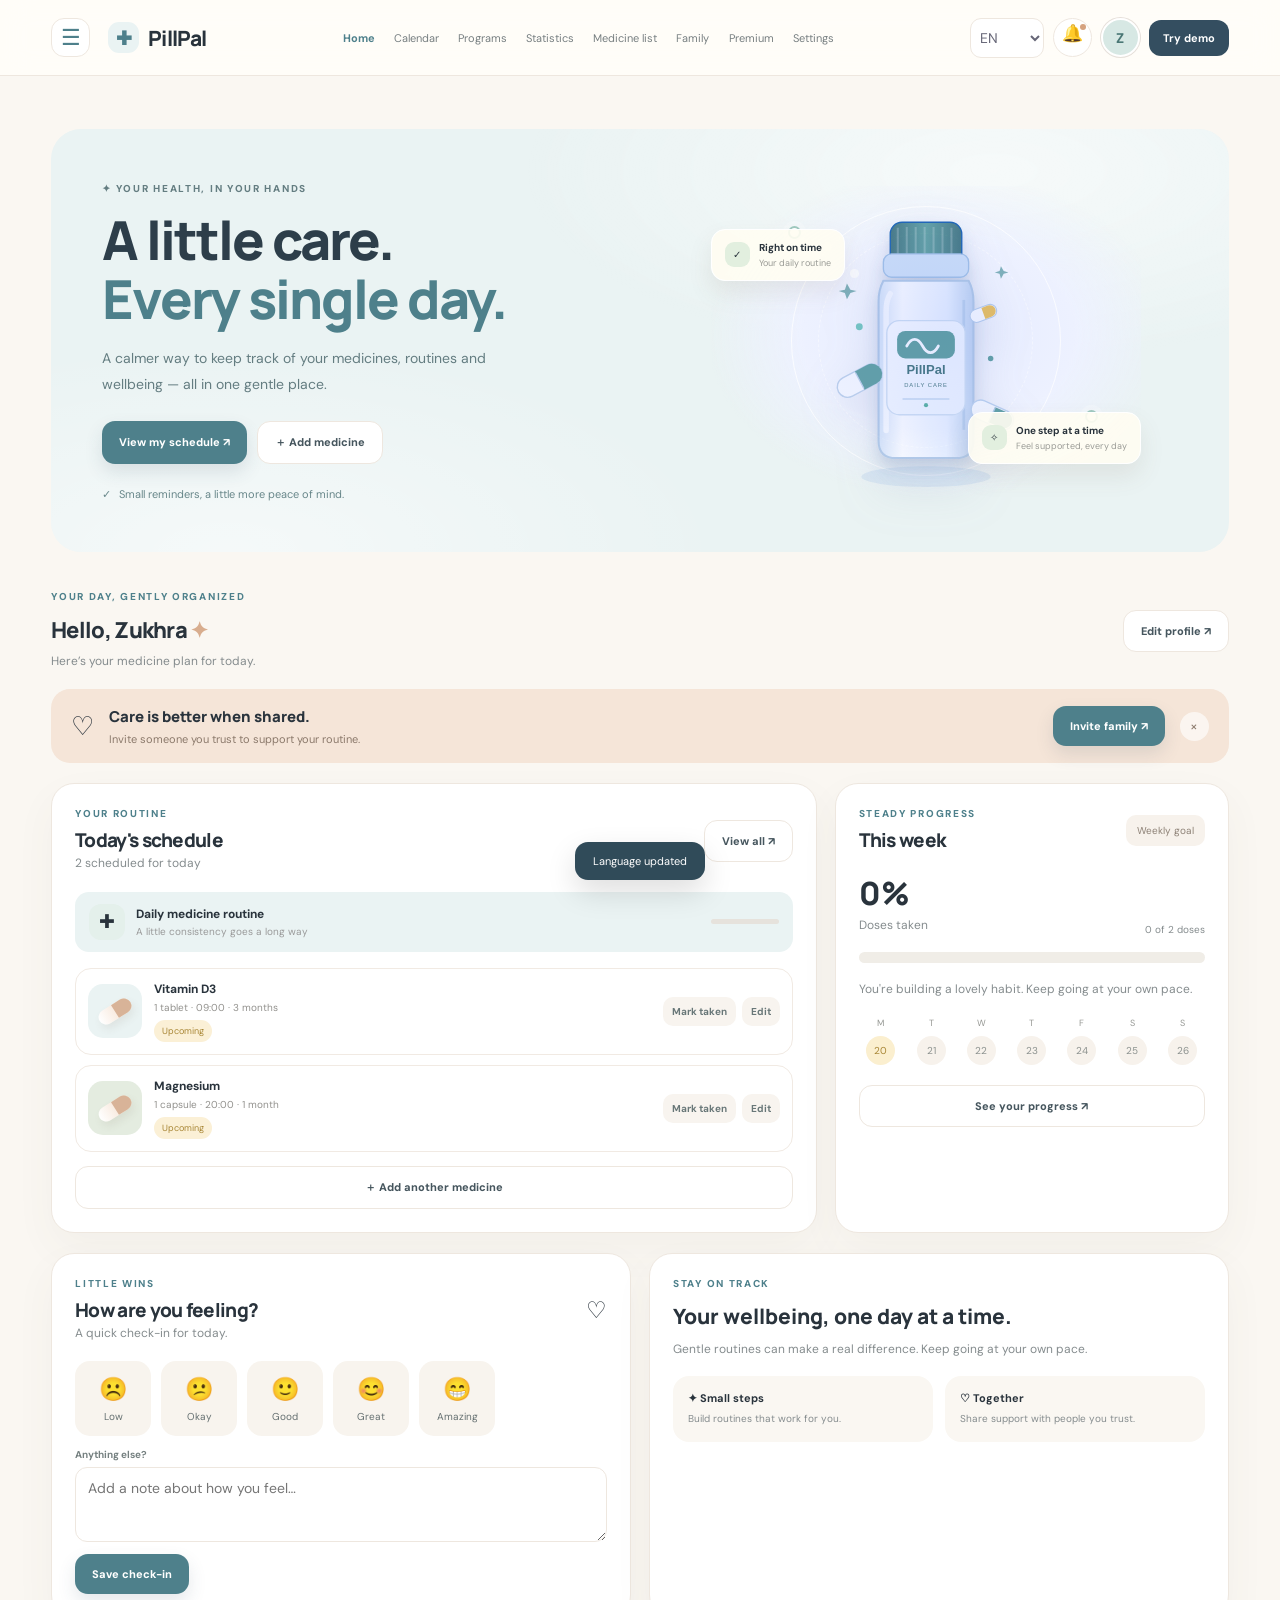
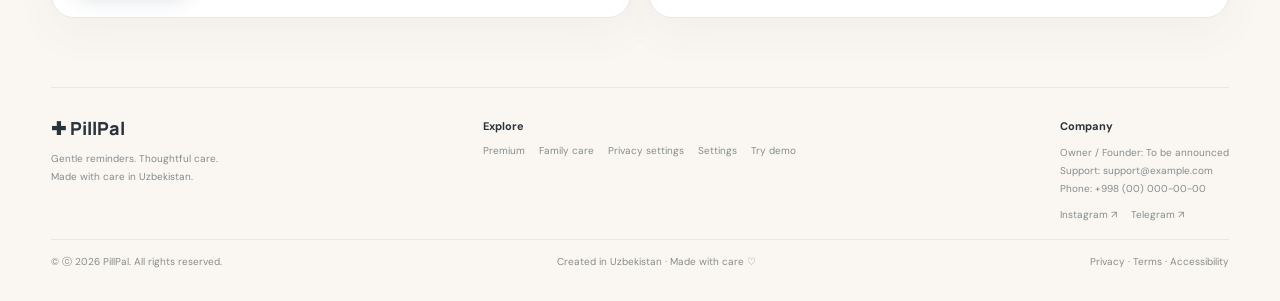
==== commit c061ac72: "Rename index (10).html to index.html" ====
--- a/index.html
+++ b/index.html
@@ -1,9 +1,9 @@
-<!doctype html><html lang="en"><head><meta charset="utf-8"><meta name="viewport" content="width=device-width,initial-scale=1"><meta name="theme-color" content="#d9eeee"><title>PillPal — gentle medicine companion</title><link rel="stylesheet" href="styles.css?v=6"></head><body>
+<!doctype html><html lang="en"><head><meta charset="utf-8"><meta name="viewport" content="width=device-width,initial-scale=1"><meta name="theme-color" content="#d9eeee"><title>PillPal — gentle medicine companion</title><link rel="stylesheet" href="styles.css?v=8"></head><body>
 <header class="topbar"><button class="menu-toggle" id="menuOpen" aria-label="Open menu">☰</button><a class="brand" href="#home" data-go="home"><span class="brand-mark">✚</span>PillPal</a><nav class="desktop-nav" id="desktopNav"><a href="#home" data-go="home" class="active" data-t="home">Home</a><a href="#calendar" data-go="calendar" data-t="calendar">Calendar</a><a href="#programs" data-go="programs" data-t="programs">Programs</a><a href="#statistics" data-go="statistics" data-t="statistics">Statistics</a><a href="#medicines" data-go="medicines" data-t="medicines">Medicine list</a><a href="#family" data-go="family" data-t="family">Family</a><a href="#premium" data-go="premium" data-t="premium">Premium</a><a href="#settings" data-go="settings" data-t="settings">Settings</a></nav><div class="header-actions"><select id="languageTop" aria-label="Language"><option value="en">EN</option><option value="ru">RU</option><option value="uz">UZ</option><option value="de">DE</option><option value="zh">中文</option><option value="ko">한국어</option></select><button class="icon-btn" id="notifyBtn" aria-label="Notifications" title="Notifications">♧<span style="position:absolute;width:6px;height:6px;border-radius:50%;background:#d5a27f;right:5px;top:5px"></span></button><button class="avatar" id="avatarTop" aria-label="Open profile">Z</button><button class="try-demo" id="tryDemoTop">Try demo</button></div></header>
 <div class="notification-popover" id="notificationPopover" aria-live="polite"><div class="notification-head"><b>Notifications</b><button class="tiny-btn" id="closeNotifications" type="button">Close</button></div><div id="notificationList"></div></div>
 <div class="drawer" id="drawer"><div class="drawer-panel"><div class="drawer-brand"><a class="brand" href="#home" data-go="home"><span class="brand-mark">✚</span>PillPal</a><button class="icon-btn" id="menuClose">×</button></div><div class="drawer-nav" id="drawerNav"></div><div class="panel" style="margin-top:22px;padding:15px"><b id="drawerName">Zukhra</b><p class="muted">Personal account</p><button class="secondary" data-go="profile">Personal profile</button></div></div></div>
 <main class="wrap">
-<section class="section active" id="page-home"><div class="hero"><div class="hero-copy"><p class="eyebrow">✦ YOUR HEALTH, IN YOUR HANDS</p><h1>A little care.<br><em>Every single day.</em></h1><p>A calmer way to keep track of your medicines, routines and wellbeing — all in one gentle place.</p><div class="hero-buttons"><button class="primary" data-go="calendar">View my schedule ↗</button><button class="secondary" id="heroAdd">＋ Add medicine</button></div><div class="hero-note"><span>✓</span> Small reminders, a little more peace of mind.</div></div><div class="hero-art"><div class="bottle-scene poster-bottle-scene"><div class="orbit"></div><div class="orbit two"></div><img class="poster-bottle" src="pillpal-bottle.svg" alt="Original illustrated PillPal medicine bottle with floating pastel capsules"><span class="pill-dot d1"></span><span class="pill-dot d2"></span><div class="floating-note fn1"><span class="note-icon">✓</span><span><b>Right on time</b><small>Your daily routine</small></span></div><div class="floating-note fn2"><span class="note-icon">✧</span><span><b>One step at a time</b><small>Feel supported, every day</small></span></div></div></div></div>
+<section class="section active" id="page-home"><div class="hero"><div class="hero-copy"><p class="eyebrow">✦ YOUR HEALTH, IN YOUR HANDS</p><h1>A little care.<br><em>Every single day.</em></h1><p>A calmer way to keep track of your medicines, routines and wellbeing — all in one gentle place.</p><div class="hero-buttons"><button class="primary" data-go="calendar">View my schedule ↗</button><button class="secondary" id="heroAdd">＋ Add medicine</button></div><div class="hero-note"><span>✓</span> Small reminders, a little more peace of mind.</div></div><div class="hero-art"><div class="bottle-scene poster-bottle-scene"><div class="orbit"></div><div class="orbit two"></div><div class="poster-bottle" role="img" aria-label="Original illustrated PillPal medicine bottle with floating pastel capsules"><svg xmlns="http://www.w3.org/2000/svg" viewBox="0 0 320 440" role="img" aria-label="PillPal pastel medicine bottle illustration"><defs><linearGradient id="glass" x1="0" x2="1"><stop stop-color="#dce9f8"/><stop offset=".25" stop-color="#fff"/><stop offset=".72" stop-color="#eef5ff"/><stop offset="1" stop-color="#c6d9f1"/></linearGradient><linearGradient id="cap" x1="0" x2="1"><stop stop-color="var(--accent2, #3e777b)"/><stop offset=".5" stop-color="var(--accent, #6aa9aa)"/><stop offset="1" stop-color="var(--accent2, #3e777b)"/></linearGradient><linearGradient id="label" x1="0" y1="0" x2="1" y2="1"><stop stop-color="#fff"/><stop offset="1" stop-color="#f1f7ff"/></linearGradient><filter id="shadow" x="-30%" y="-30%" width="160%" height="170%"><feDropShadow dx="0" dy="13" stdDeviation="10" flood-color="#5076a5" flood-opacity=".18"/></filter></defs><ellipse cx="160" cy="410" rx="94" ry="15" fill="#a9c5e6" opacity=".28"/><g filter="url(#shadow)"><rect x="108" y="40" width="104" height="64" rx="17" fill="url(#cap)" stroke="#216bb8" stroke-width="2"/><path d="M119 48v44M132 47v46M145 47v46M158 47v46M171 47v46M184 47v46M197 48v44" stroke="#ffffff" stroke-opacity=".22" stroke-width="3"/><rect x="98" y="86" width="124" height="34" rx="12" fill="#d5e6f8" stroke="#a9c8e8" stroke-width="2"/><path d="M98 125 Q91 138 91 155 L91 358 Q91 383 117 383 H203 Q229 383 229 358 L229 155 Q229 138 222 125Z" fill="url(#glass)" stroke="#b8cfe8" stroke-width="3"/><path d="M108 144 Q102 153 102 170 V343" fill="none" stroke="#fff" stroke-width="8" stroke-linecap="round" opacity=".85"/><path d="M215 153 V342" stroke="#b3cde9" stroke-width="4" opacity=".6"/><rect x="103" y="183" width="114" height="137" rx="18" fill="url(#label)" stroke="#d5e4f4" stroke-width="2"/><rect x="118" y="198" width="84" height="40" rx="12" fill="var(--accent, #6aa9aa)"/><path d="M132 220c7-13 16-13 23 0s16 13 23 0" fill="none" stroke="#fff" stroke-width="4" stroke-linecap="round"/><text x="160" y="261" text-anchor="middle" font-family="Arial,sans-serif" font-weight="700" font-size="19" fill="var(--accent2, #3e777b)">PillPal</text><text x="160" y="279" text-anchor="middle" font-family="Arial,sans-serif" font-size="8.5" letter-spacing="1.4" fill="var(--accent2, #3e777b)">DAILY CARE</text><path d="M127 297h66" stroke="#d6e5f5" stroke-width="3" stroke-linecap="round"/><circle cx="160" cy="306" r="3" fill="#62b9aa"/></g><g transform="rotate(-28 65 273)"><rect x="30" y="255" width="70" height="30" rx="15" fill="#fff" stroke="#c7d9ec" stroke-width="2"/><path d="M65 255h20a15 15 0 0 1 0 30H65Z" fill="var(--accent, #6aa9aa)"/><path d="M65 257v26" stroke="#c7d9ec" stroke-width="2"/></g><g transform="rotate(24 256 320)"><rect x="224" y="306" width="65" height="28" rx="14" fill="#fdfefe" stroke="#c5d9ef" stroke-width="2"/><path d="M256 308h19a12 12 0 0 1 0 24h-19Z" fill="var(--accent, #6aa9aa)"/><path d="M256 308v24" stroke="#b8d4e8" stroke-width="2"/></g><g transform="rotate(-20 244 174)"><rect x="224" y="163" width="40" height="19" rx="9.5" fill="#fff" stroke="#bed4ed" stroke-width="1.5"/><path d="M244 164h10a8.5 8.5 0 0 1 0 17h-10Z" fill="#f3c86b"/></g><circle cx="63" cy="192" r="5" fill="#7ecfc4"/><circle cx="254" cy="238" r="4" fill="var(--accent, #6aa9aa)"/><path d="M45 129l5 9 9 2-9 3-5 9-3-9-9-3 9-2Z" fill="var(--accent, #6aa9aa)" opacity=".8"/><path d="M269 104l4 7 7 2-7 2-4 7-2-7-7-2 7-2Z" fill="var(--accent, #6aa9aa)" opacity=".8"/></svg></div><span class="pill-dot d1"></span><span class="pill-dot d2"></span><div class="floating-note fn1"><span class="note-icon">✓</span><span><b>Right on time</b><small>Your daily routine</small></span></div><div class="floating-note fn2"><span class="note-icon">✧</span><span><b>One step at a time</b><small>Feel supported, every day</small></span></div></div></div></div>
 <div class="welcome-row"><div><p class="eyebrow">YOUR DAY, GENTLY ORGANIZED</p><h2><span id="helloText">Hello, Zukhra</span> <span style="color:#d8ad8e">✦</span></h2><p class="muted">Here’s your medicine plan for today.</p></div><button class="secondary" data-go="profile">Edit profile ↗</button></div>
 <div class="banner" id="familyBanner"><div style="font-size:26px">♡</div><div class="grow"><b>Care is better when shared.</b><p>Invite someone you trust to support your routine.</p></div><button class="primary small" data-go="family">Invite family ↗</button><button class="close" id="bannerClose" aria-label="Dismiss">×</button></div>
 <div class="dashboard-grid"><div class="panel"><div class="section-head"><div><p class="eyebrow">YOUR ROUTINE</p><h2>Today's schedule</h2><p class="muted" id="scheduleCount">2 scheduled for today</p></div><button class="secondary" data-go="medicines">View all ↗</button></div><div class="schedule-summary"><div class="summary-icon">✚</div><div><b>Daily medicine routine</b><small id="scheduleSummaryText">A little consistency goes a long way</small></div><div class="summary-progress"><span id="scheduleProgress"></span></div></div><div class="med-list" id="homeMedicineList"></div><button class="secondary" id="homeAddMore" style="margin-top:14px;width:100%">＋ Add another medicine</button></div><div class="panel"><div class="section-head"><div><p class="eyebrow">STEADY PROGRESS</p><h2>This week</h2></div><span class="chip">Weekly goal</span></div><div class="progress-stat"><div><strong id="weekPercent">33%</strong><div class="muted">Doses taken</div></div><span id="weekFraction">2 of 6 doses</span></div><div class="progress-fill"><span id="weekBar"></span></div><p class="muted">You're building a lovely habit. Keep going at your own pace.</p><div class="week-days" id="weekDays"></div><button class="secondary" data-go="statistics" style="width:100%;margin-top:20px">See your progress ↗</button></div></div>
@@ -24,4 +24,4 @@
 <div class="modal-backdrop" id="medicineModal"><div class="modal"><div class="modal-head"><h2 id="medicineModalTitle">Add a medicine</h2><button class="close-modal" data-close="medicineModal">×</button></div><p class="muted">Add the details for your demo medicine.</p><form id="medicineForm"><input type="hidden" id="editMedicineId"><div class="field-grid"><div class="field"><label>Medicine name</label><input id="medName" required placeholder="e.g. Vitamin D"></div><div class="field"><label>Dose</label><input id="medDose" placeholder="e.g. 1 tablet"></div><div class="field"><label>Time</label><input id="medTime" type="time" value="09:00" required></div><div class="field"><label>Course duration</label><select id="medCourse"><option>1 month</option><option>3 months</option><option>6 months</option><option>Ongoing</option></select></div><div class="field"><label>Status</label><select id="medStatus"><option value="active">Active</option><option value="completed">Completed</option></select></div><div class="field"><label>Auto repeat</label><select id="medRepeat"><option value="yes">On</option><option value="no">Off</option></select></div><div class="field full"><label>Medicine info / instructions</label><textarea id="medInfo" placeholder="Optional notes (not medical advice)"></textarea></div></div><div style="display:flex;gap:8px;flex-wrap:wrap"><button class="primary" type="submit">Save medicine</button><button class="secondary" type="button" data-close="medicineModal">Cancel</button></div></form></div></div>
 <div class="modal-backdrop" id="familyModal"><div class="modal"><div class="modal-head"><h2>Invite someone</h2><button class="close-modal" data-close="familyModal">×</button></div><p class="muted">Add a family demo profile. It is sample data only and does not send an invitation.</p><form id="familyForm"><div class="field"><label>Name</label><input id="familyName" required placeholder="e.g. Alex"></div><div class="field"><label>Relationship</label><select id="familyRelation"><option>Family member</option><option>Parent</option><option>Sibling</option><option>Partner</option><option>Friend</option><option>Caregiver</option></select></div><div class="field"><label>Permission</label><select id="familyPermission"><option>Read only</option><option>View reminders</option><option>View progress</option></select></div><button class="primary">Add to my circle</button></form></div></div>
 <div class="modal-backdrop" id="paymentModal"><div class="modal"><div class="modal-head"><h2>Payment information</h2><button class="close-modal" data-close="paymentModal">×</button></div><p class="muted">This is a prototype. No payment is collected and no PayPal connection is configured. Before launch, connect a verified payment provider, show the renewal date and cancellation policy, and protect payment data.</p><button class="primary" data-close="paymentModal">Got it</button></div></div><div class="toast" id="toast" role="status"></div>
-<script src="script.js?v=6"></script></body></html>
+<script src="script.js?v=8"></script></body></html>
--- a/styles.css
+++ b/styles.css
@@ -0,0 +1,72 @@
+@import url('https://fonts.googleapis.com/css2?family=DM+Sans:wght@400;500;600;700&family=Manrope:wght@400;500;600;700;800&display=swap');
+:root{--ink:#29333c;--muted:#858c8e;--paper:#faf7f2;--white:#fff;--blue:#d9eeee;--accent:#6aa9aa;--accent2:#3e777b;--peach:#f3dfd0;--sage:#dfeade;--line:#eee7df;--shadow:0 16px 42px #5b4c3b0c;--radius:23px}*{box-sizing:border-box}html{scroll-behavior:smooth}body{margin:0;background:var(--paper);color:var(--ink);font:14px 'DM Sans',sans-serif;transition:background .25s,color .25s}button,input,select,textarea{font:inherit}button{cursor:pointer;border:0}a{color:inherit;text-decoration:none}.topbar{height:76px;position:sticky;top:0;z-index:30;display:flex;align-items:center;gap:18px;padding:0 clamp(16px,4vw,55px);background:#fffdf9ed;backdrop-filter:blur(15px);border-bottom:1px solid var(--line)}.menu-toggle,.icon-btn{width:39px;height:39px;display:grid;place-items:center;border-radius:50%;background:#fff;border:1px solid var(--line);color:#567578;font-size:20px;flex-shrink:0}.menu-toggle{border-radius:13px;font-size:22px}.brand{display:flex;align-items:center;gap:9px;font:800 21px Manrope,sans-serif;letter-spacing:-.8px;white-space:nowrap}.brand-mark{width:31px;height:31px;display:grid;place-items:center;background:#d8eeee;border-radius:11px;color:#397d80;font-size:19px}.desktop-nav{display:flex;align-items:center;gap:clamp(10px,1.5vw,22px);margin:auto;font-size:11px;color:#777f80}.desktop-nav a{padding:10px 0;white-space:nowrap}.desktop-nav a.active,.desktop-nav a:hover{color:var(--accent2);font-weight:700}.header-actions{display:flex;align-items:center;gap:9px}.header-actions select{max-width:95px;border:1px solid var(--line);background:#fff;border-radius:11px;padding:9px 5px;color:#667}.avatar{width:39px;height:39px;border-radius:50%;background:#d7e8e4;color:#4a7775;font-weight:800;overflow:hidden;display:grid;place-items:center;border:2px solid white;box-shadow:0 0 0 1px #e6e0da;flex-shrink:0;padding:0}.avatar img{width:100%;height:100%;object-fit:cover}.try-demo{background:#344e60;color:white;border-radius:12px;padding:11px 14px;font-size:11px;font-weight:700;white-space:nowrap}.wrap{max-width:1450px;margin:auto;padding:0 clamp(16px,4vw,55px)}.hero{margin:25px 0 0;min-height:370px;border-radius:30px;background:#d9eeee;display:grid;grid-template-columns:1.05fr .95fr;padding:clamp(25px,4vw,55px);gap:15px;overflow:hidden;position:relative}.hero:before{content:'';position:absolute;inset:0;background:radial-gradient(ellipse at 80% 10%,#fff9,transparent 35%),radial-gradient(ellipse at 15% 100%,#fff8,transparent 35%);pointer-events:none}.hero-copy{align-self:center;position:relative;z-index:2;max-width:530px}.eyebrow{font-size:10px;letter-spacing:1.7px;font-weight:800;color:#689b9c;margin:0 0 12px}.hero h1{font:800 clamp(34px,4.2vw,57px)/1.1 Manrope,sans-serif;letter-spacing:-2px;color:#2d3e4a;margin:0 0 18px}.hero h1 em{font-style:normal;color:#508d91}.hero-copy>p{color:#647d81;line-height:1.8;max-width:420px}.hero-buttons{display:flex;gap:10px;flex-wrap:wrap;margin-top:24px}.primary,.secondary{display:inline-flex;justify-content:center;align-items:center;gap:8px;border-radius:13px;padding:13px 17px;font-size:11px;font-weight:800;transition:transform .2s,box-shadow .2s}.primary{background:#344e60;color:white;box-shadow:0 8px 18px #334a6020}.secondary{background:#fff;color:#46565e;border:1px solid var(--line)}.primary:hover,.secondary:hover{transform:translateY(-2px)}.hero-note{display:flex;align-items:center;gap:8px;margin-top:23px;font-size:11px;color:#68878a}.hero-art{min-height:290px;display:grid;place-items:center;position:relative}.bottle-scene{width:min(100%,430px);height:310px;position:relative;display:grid;place-items:center}.orbit{position:absolute;border:1px solid #ffffffa8;width:270px;height:270px;border-radius:50%;animation:spin 35s linear infinite}.orbit:after{content:'';position:absolute;width:9px;height:9px;border-radius:50%;background:#fff;top:35px;left:31px}.orbit.two{width:215px;height:215px;border-style:dashed;opacity:.6;animation-direction:reverse;animation-duration:45s}.bottle{position:relative;width:122px;height:168px;margin-top:28px;border-radius:25px 25px 28px 28px;background:linear-gradient(105deg,#fff 0%,#f8f6ee 26%,#fff 48%,#e5eeeb 100%);box-shadow:inset -8px 0 12px #7f9b9718,0 25px 35px #5b89851e;z-index:3;animation:bob 4s ease-in-out infinite}.bottle:before{content:'';position:absolute;top:-24px;left:31px;width:60px;height:29px;border-radius:8px 8px 4px 4px;background:repeating-linear-gradient(90deg,#f4f2e9 0 5px,#d9e2dd 5px 7px);border:1px solid #d3ded9;box-shadow:0 3px 5px #77918a1b}.bottle:after{content:'';position:absolute;left:12px;right:12px;top:50px;height:70px;border-radius:12px;background:linear-gradient(145deg,#e2f2ed,#f8fcf7);border:1px solid #dce9e2}.bottle-label{position:absolute;z-index:4;top:70px;left:0;width:100%;text-align:center;font:800 13px Manrope,sans-serif;color:#4b8180;letter-spacing:-.4px}.bottle-label small{display:block;font:600 7px 'DM Sans';letter-spacing:1.2px;margin-top:4px;color:#8aa6a0}.cap{position:absolute;z-index:2;width:65px;height:27px;border-radius:30px;background:linear-gradient(90deg,#fff,#f9f4eb);box-shadow:0 10px 22px #678c851e;transform:rotate(-32deg);animation:float 5s ease-in-out infinite}.cap:after{content:'';position:absolute;left:50%;top:0;bottom:0;width:1px;background:#c8dcd5}.cap.c1{top:42px;right:32px}.cap.c2{bottom:44px;left:20px;transform:rotate(24deg) scale(.8);background:linear-gradient(90deg,#d8ebe4,#fff)}.cap.c3{top:65px;left:23px;transform:rotate(40deg) scale(.55);animation-delay:-2s}.pill-dot{position:absolute;width:13px;height:13px;border-radius:50%;background:#fff;border:2px solid #9fc9c0;box-shadow:0 0 0 5px #ffffff35;animation:float 3.5s ease-in-out infinite}.pill-dot.d1{right:43px;bottom:73px}.pill-dot.d2{left:77px;top:40px;animation-delay:-1s}.floating-note{position:absolute;z-index:5;display:flex;align-items:center;gap:9px;background:#fffdf2e8;border:1px solid white;border-radius:14px;padding:11px 13px;box-shadow:0 12px 25px #6c54401a;font-size:10px}.floating-note b,.floating-note small{display:block}.floating-note small{color:#9a9b96;margin-top:3px;font-size:9px}.fn1{left:0;top:43px}.fn2{right:0;bottom:32px}.note-icon{width:25px;height:25px;border-radius:9px;background:#e2efdf;display:grid;place-items:center}.welcome-row{display:flex;justify-content:space-between;align-items:center;gap:16px;margin:38px 0 18px}.welcome-row h2,.section-head h2{font:800 22px Manrope,sans-serif;letter-spacing:-.7px;margin:0 0 6px}.muted{color:var(--muted);font-size:12px;line-height:1.7;margin:0}.dashboard-grid{display:grid;grid-template-columns:minmax(0,1.65fr) minmax(280px,.85fr);gap:18px;margin-bottom:20px}.panel{background:var(--white);border:1px solid var(--line);border-radius:var(--radius);padding:23px;box-shadow:var(--shadow);min-width:0}.section-head{display:flex;align-items:center;justify-content:space-between;gap:10px;margin-bottom:18px}.section-head h2{font-size:19px;margin:0}.section-head .eyebrow{margin-bottom:7px}.chip{background:#f7f2ec;border-radius:10px;padding:9px 11px;color:#8e8277;font-size:10px}.schedule-summary{display:flex;align-items:center;gap:11px;padding:12px 14px;border-radius:14px;background:#f8f6f2;margin-bottom:16px}.summary-icon{width:36px;height:36px;border-radius:12px;background:#e4f0eb;display:grid;place-items:center;font-size:19px}.schedule-summary b,.schedule-summary small{display:block}.schedule-summary b{font-size:12px}.schedule-summary small{font-size:10px;color:#999;margin-top:3px}.summary-progress{height:5px;width:68px;background:#e6e2dc;border-radius:10px;margin-left:auto;overflow:hidden}.summary-progress span{display:block;height:100%;width:33%;background:#9fc9be;border-radius:10px;transition:width .3s}.med-list{display:grid;gap:10px}.med-row{display:flex;align-items:center;gap:12px;border:1px solid #f1eae3;border-radius:16px;padding:12px}.med-thumb{width:54px;height:54px;border-radius:15px;background:#f3e3d7;display:grid;place-items:center;flex-shrink:0;position:relative}.med-thumb.green{background:#e4ece0}.mini-pill{width:36px;height:15px;border-radius:12px;background:linear-gradient(90deg,#fff,#f2d9c4);transform:rotate(-32deg);box-shadow:0 5px 8px #66513c17}.mini-pill:after{content:'';display:block;margin-left:50%;height:100%;background:#d8b398;border-radius:0 12px 12px 0}.med-info{flex:1;min-width:0}.med-info b,.med-info small{display:block}.med-info b{font-size:12px}.med-info small{font-size:10px;color:#92918d;margin-top:4px}.status{display:inline-flex;align-items:center;gap:5px;font-size:9px;color:#6e9a82;background:#e9f4e9;border-radius:20px;padding:5px 8px;margin-top:6px}.status.missed{background:#fae7e2;color:#b66b5d}.status.partial{background:#fbf0d6;color:#a88635}.med-actions{display:flex;gap:6px;flex-wrap:wrap;justify-content:flex-end}.tiny-btn{padding:8px 9px;border-radius:10px;background:#f8f4ef;color:#687778;font-size:10px;font-weight:700}.tiny-btn.done{background:#e3f1e7;color:#538b69}.progress-fill{height:11px;background:#f0ede7;border-radius:20px;overflow:hidden;margin:16px 0}.progress-fill span{height:100%;display:block;width:33%;background:linear-gradient(90deg,#a9d8cf,#6ca8a1);border-radius:20px;transition:width .4s}.progress-stat{display:flex;justify-content:space-between;align-items:end}.progress-stat strong{font:800 32px Manrope,sans-serif}.progress-stat span{font-size:10px;color:var(--muted)}.week-days{display:grid;grid-template-columns:repeat(7,1fr);gap:6px;margin-top:18px}.day-dot{text-align:center;color:#969894;font-size:9px}.day-dot span{width:29px;height:29px;display:grid;place-items:center;margin:7px auto 0;border-radius:50%;background:#f7f2ec;color:#8b918e;font-size:10px}.day-dot span.good{background:#dff0e4;color:#53876a}.day-dot span.partial{background:#fbefcf;color:#a88635}.section{display:none;padding:28px 0 34px;animation:fadeUp .35s ease}.section.active{display:block}.page-title{margin:0 0 22px}.page-title h1{font:800 clamp(25px,3vw,35px) Manrope,sans-serif;letter-spacing:-1px;margin:0 0 8px}.page-title p{margin:0;color:var(--muted);line-height:1.7}.content-grid{display:grid;grid-template-columns:repeat(2,minmax(0,1fr));gap:18px}.full{grid-column:1/-1}.calendar-head{display:flex;justify-content:space-between;align-items:center;gap:12px;margin-bottom:18px}.month-control{display:flex;align-items:center;gap:12px;font-weight:800;font:700 17px Manrope,sans-serif}.month-control button{width:32px;height:32px;border-radius:10px;background:#f5f0e9;color:#658b8b}.calendar-grid{display:grid;grid-template-columns:repeat(7,1fr);gap:7px}.calendar-grid .weekday{text-align:center;color:#999;font-size:10px;padding:8px 0}.cal-day{height:47px;border-radius:13px;background:#faf7f2;display:grid;place-items:center;position:relative;color:#687173;font-size:11px;border:1px solid transparent}.cal-day.blank{background:transparent}.cal-day.taken{background:#e3f1e6;color:#4d8863}.cal-day.partial{background:#fbf0d6;color:#a27d2e}.cal-day.missed{background:#f9e4df;color:#b55f56}.cal-day.today{border-color:var(--accent2);font-weight:800}.legend{display:flex;gap:14px;flex-wrap:wrap;margin-top:16px;font-size:10px;color:#858c8e}.legend i{display:inline-block;width:9px;height:9px;border-radius:50%;margin-right:5px}.filters{display:flex;gap:7px;flex-wrap:wrap;margin-bottom:15px}.filter{padding:9px 12px;border-radius:11px;background:#f5f0e9;color:#7b8585;font-size:10px;font-weight:700}.filter.active{background:#dcefee;color:#407c7f}.search{width:100%;border:1px solid var(--line);background:#fff;border-radius:13px;padding:12px 14px;outline:none;margin-bottom:13px}.search:focus,input:focus,select:focus,textarea:focus{border-color:#92c7c3;box-shadow:0 0 0 3px #92c7c31f;outline:none}.medicine-toolbar{display:grid;grid-template-columns:1fr auto;gap:10px}.stat-grid{display:grid;grid-template-columns:repeat(4,minmax(0,1fr));gap:12px;margin-bottom:18px}.stat-card{background:#fff;border:1px solid var(--line);border-radius:19px;padding:18px;box-shadow:var(--shadow)}.stat-card small{display:block;color:var(--muted);font-size:10px}.stat-card strong{display:block;font:800 27px Manrope,sans-serif;margin:9px 0 5px}.stat-card span{font-size:10px;color:#6d9b82}.bar-chart{height:180px;display:flex;align-items:end;gap:12px;border-bottom:1px solid var(--line);padding:15px 6px 0}.bar-wrap{flex:1;display:flex;flex-direction:column;align-items:center;justify-content:end;height:100%;gap:7px}.bar{width:min(100%,34px);min-height:4px;background:linear-gradient(180deg,#9bcfc7,#cce8df);border-radius:9px 9px 3px 3px;transition:height .3s}.bar-wrap small{font-size:9px;color:#919694}.timeline{display:grid;gap:12px}.timeline-item{display:flex;gap:12px;align-items:flex-start}.timeline-dot{width:10px;height:10px;border-radius:50%;background:#8fc6bb;margin-top:4px;box-shadow:0 0 0 5px #e9f4ee;flex-shrink:0}.timeline-item b{font-size:11px}.timeline-item p{font-size:10px;color:var(--muted);margin:4px 0 0;line-height:1.6}.program-card{border:1px solid var(--line);border-radius:18px;padding:17px;display:flex;gap:14px;align-items:center;margin-bottom:11px}.program-icon{width:52px;height:52px;border-radius:16px;background:#e4efea;display:grid;place-items:center;font-size:22px}.program-card .grow{flex:1}.program-card b{display:block;font-size:12px}.program-card small{display:block;color:var(--muted);font-size:10px;margin-top:5px}.pill-label{display:inline-block;border-radius:30px;background:#e5f1e8;color:#5b8a69;padding:5px 8px;font-size:9px;margin-top:7px}.family-circle{display:flex;justify-content:center;align-items:center;gap:14px;flex-wrap:wrap;padding:18px 0}.family-person{width:76px;text-align:center}.family-person .bubble{width:60px;height:60px;border-radius:50%;display:grid;place-items:center;margin:auto auto 8px;background:#d9eeee;color:#417c80;font-weight:800;font-size:18px;border:4px solid white;box-shadow:0 0 0 1px var(--line)}.family-person small{display:block;color:var(--muted);font-size:10px}.family-person.center .bubble{background:#f2dfd0;color:#9e7458}.family-person.add .bubble{background:#fff;border:1px dashed #9dbfbb;font-size:26px;color:#5a9290}.feature-list{display:grid;grid-template-columns:repeat(2,1fr);gap:12px}.feature{padding:15px;border-radius:16px;background:#faf7f2}.feature b{font-size:11px;display:block;margin-bottom:6px}.feature p{font-size:10px;line-height:1.6;color:var(--muted);margin:0}.plans{display:grid;grid-template-columns:repeat(3,minmax(0,1fr));gap:13px}.plan{border:1px solid var(--line);border-radius:20px;padding:20px;background:#fff;display:flex;flex-direction:column;gap:10px}.plan.featured{border:2px solid #8ebfbb;background:#f5fbf8}.plan h3{font:800 17px Manrope;margin:0}.price{font:800 29px Manrope}.plan p{font-size:10px;color:var(--muted);line-height:1.6;margin:0;flex:1}.settings-grid{display:grid;grid-template-columns:repeat(2,minmax(0,1fr));gap:16px}.setting-row{display:flex;justify-content:space-between;align-items:center;gap:12px;padding:12px 0;border-bottom:1px solid #f1ece5}.setting-row:last-child{border:0}.setting-row b{display:block;font-size:11px}.setting-row small{display:block;color:var(--muted);font-size:10px;margin-top:4px;line-height:1.5}.switch{width:43px;height:25px;border-radius:20px;background:#d9dcd9;padding:3px;flex-shrink:0;transition:background .2s}.switch:after{content:'';display:block;width:19px;height:19px;background:white;border-radius:50%;box-shadow:0 2px 5px #0002;transition:transform .2s}.switch.on{background:#70aaa4}.switch.on:after{transform:translateX(18px)}.swatches{display:flex;gap:8px;flex-wrap:wrap;margin:12px 0}.swatch{width:27px;height:27px;border-radius:50%;border:3px solid white;box-shadow:0 0 0 1px #ddd}.swatch.selected{box-shadow:0 0 0 2px #4c8385}.field{display:grid;gap:6px;margin:12px 0}.field label{font-size:10px;color:#758080;font-weight:700}.field input,.field select,.field textarea{width:100%;border:1px solid var(--line);border-radius:12px;padding:11px 12px;background:#fff;color:var(--ink)}.field textarea{min-height:75px;resize:vertical}.field-grid{display:grid;grid-template-columns:repeat(2,minmax(0,1fr));gap:12px}.range{width:100%;accent-color:#6aa9aa}.mood-row{display:flex;gap:10px;flex-wrap:wrap}.mood{background:#f8f4ee;border:1px solid transparent;border-radius:15px;padding:12px 10px;min-width:76px;text-align:center;color:#657071;font-size:10px}.mood span{font-size:23px;display:block;margin-bottom:6px}.mood.selected{border-color:#6aa9aa;background:#e5f3ef}.banner{margin:0 0 20px;padding:17px 20px;border-radius:19px;background:#f5e5d8;display:flex;align-items:center;gap:15px}.banner .grow{flex:1}.banner b{font:800 15px Manrope}.banner p{font-size:11px;color:#8b796b;margin:5px 0 0}.banner .close{background:#ffffff9e;border-radius:50%;width:29px;height:29px;color:#8b796b}.footer{border-top:1px solid var(--line);margin-top:15px;padding:28px 0 32px;color:#858c8e}.footer-top{display:flex;justify-content:space-between;gap:25px;flex-wrap:wrap}.footer-brand{font:800 18px Manrope;color:var(--ink)}.footer-links{display:flex;gap:14px;flex-wrap:wrap;font-size:10px}.footer p{font-size:10px;line-height:1.8}.footer-bottom{display:flex;justify-content:space-between;gap:15px;flex-wrap:wrap;border-top:1px solid var(--line);margin-top:18px;padding-top:15px;font-size:10px}.modal-backdrop{position:fixed;inset:0;background:#26353b6b;z-index:100;display:none;align-items:center;justify-content:center;padding:16px}.modal-backdrop.open{display:flex}.modal{width:min(100%,560px);max-height:90vh;overflow:auto;background:#fffdf9;border-radius:24px;padding:25px;box-shadow:0 30px 80px #17272b45}.modal-head{display:flex;justify-content:space-between;align-items:center;margin-bottom:8px}.modal-head h2{font:800 22px Manrope;margin:0}.close-modal{width:32px;height:32px;border-radius:50%;background:#f4eee7}.drawer{position:fixed;inset:0;z-index:80;display:none;background:#1f30384d}.drawer.open{display:block}.drawer-panel{width:min(320px,86vw);height:100%;background:#fffdf9;padding:22px;box-shadow:20px 0 60px #182c3020;overflow:auto;animation:slideIn .25s ease}.drawer-brand{display:flex;align-items:center;justify-content:space-between;margin-bottom:24px}.drawer-nav{display:grid;gap:6px}.drawer-nav button{display:flex;align-items:center;gap:12px;text-align:left;padding:13px 12px;border-radius:12px;background:transparent;color:#667373;font-size:12px}.drawer-nav button.active,.drawer-nav button:hover{background:#e6f2ef;color:#417c7e;font-weight:800}.toast{position:fixed;bottom:20px;left:50%;transform:translate(-50%,20px);background:#304b59;color:#fff;border-radius:13px;padding:12px 18px;font-size:11px;box-shadow:0 12px 30px #0002;opacity:0;pointer-events:none;transition:.25s;z-index:150}.toast.show{opacity:1;transform:translate(-50%,0)}.hidden{display:none!important}.empty{padding:30px;text-align:center;color:var(--muted);font-size:12px}.dark{--ink:#edf3f2;--muted:#a8b3b2;--paper:#182629;--white:#223438;--line:#34474a;--shadow:0 16px 42px #0002}.dark .topbar{background:#1d2d30ed}.dark .panel,.dark .stat-card,.dark .plan,.dark .modal,.dark .drawer-panel{background:#223438}.dark .hero{background:#2b474b}.dark .hero h1{color:#f2f8f6}.dark .hero-copy>p,.dark .hero-note{color:#c2d9d7}.dark .menu-toggle,.dark .icon-btn,.dark .avatar,.dark .field input,.dark .field select,.dark .field textarea,.dark .search,.dark .header-actions select{background:#2b4145;color:#eaf1ef;border-color:#405457}.dark .med-row,.dark .program-card{border-color:#3b4d50}.dark .schedule-summary,.dark .feature,.dark .tiny-btn,.dark .filter,.dark .chip,.dark .cal-day,.dark .mood{background:#2a4043;color:#e1e9e6}.dark .footer-brand{color:#f0f4f3}.dark .footer{border-color:#34474a}.dark .footer-bottom{border-color:#34474a}.dark .plan.featured{background:#294340}.dark .banner{background:#57473e}.dark .banner p{color:#e3c9b5}
+@keyframes bob{0%,100%{transform:translateY(0) rotate(-1deg)}50%{transform:translateY(-8px) rotate(1deg)}}@keyframes float{0%,100%{translate:0 0;rotate:0deg}50%{translate:0 -13px;rotate:4deg}}@keyframes spin{to{transform:rotate(360deg)}}@keyframes fadeUp{from{opacity:0;transform:translateY(9px)}to{opacity:1;transform:none}}@keyframes slideIn{from{transform:translateX(-100%)}to{transform:none}}
+@media(max-width:1180px){.desktop-nav{display:none}.topbar{justify-content:space-between}.header-actions{margin-left:auto}.dashboard-grid{grid-template-columns:1fr 320px}}@media(max-width:850px){.hero{grid-template-columns:1fr;padding:28px;gap:0}.hero-art{min-height:270px}.bottle-scene{height:275px}.dashboard-grid,.content-grid,.settings-grid{grid-template-columns:1fr}.stat-grid{grid-template-columns:repeat(2,minmax(0,1fr))}.plans{grid-template-columns:1fr}.plan{min-height:170px}.full{grid-column:auto}.try-demo{display:none}}@media(max-width:520px){.topbar{height:66px;padding:0 13px;gap:10px}.brand{font-size:18px}.brand-mark{width:28px;height:28px}.header-actions{gap:6px}.header-actions select{max-width:76px;font-size:10px}.avatar{width:35px;height:35px}.wrap{padding:0 13px}.hero{margin-top:14px;border-radius:23px;padding:25px 20px}.hero h1{font-size:37px}.hero-art{min-height:250px}.orbit{width:225px;height:225px}.orbit.two{width:180px;height:180px}.bottle{transform:scale(.88);margin-top:23px}.floating-note{padding:8px 9px;font-size:9px}.fn1{left:-4px}.fn2{right:-4px}.welcome-row{margin-top:28px}.welcome-row h2{font-size:19px}.panel{padding:17px;border-radius:19px}.med-row{flex-wrap:wrap}.med-actions{width:100%;justify-content:flex-start;padding-left:66px}.medicine-toolbar{grid-template-columns:1fr}.calendar-grid{gap:4px}.cal-day{height:39px;border-radius:10px}.calendar-grid .weekday{font-size:9px}.field-grid{grid-template-columns:1fr}.footer-top{display:grid}.footer-bottom{display:grid}.stat-card{padding:14px}.stat-card strong{font-size:23px}.mood{flex:1;min-width:70px}.program-card{align-items:flex-start;flex-wrap:wrap}.program-card .grow{min-width:60%}}
+
+/* Refined original-style medicine bottle: softer glass, calmer details */
+.bottle{width:116px;height:156px;border-radius:20px 20px 25px 25px;background:linear-gradient(100deg,#ffffff 0%,#f8fbf8 35%,#e9f2ed 70%,#fff 100%);box-shadow:inset -6px 0 10px #7f9b9710,0 20px 30px #5b898518;}
+.bottle:before{top:-22px;left:30px;width:56px;height:27px;border-radius:7px 7px 4px 4px;background:repeating-linear-gradient(90deg,#f9f7f0 0 6px,#e2e9e3 6px 8px);}
+.bottle:after{left:10px;right:10px;top:47px;height:65px;border-radius:10px;background:linear-gradient(145deg,#e8f4ef,#fbfdf8);border:1px solid #e0ece5;}
+.bottle-label{top:65px;font-size:12px;letter-spacing:-.2px}.bottle-label small{font-size:6px;letter-spacing:1px}
+/* Notifications dropdown */
+.topbar{position:sticky}
+.header-actions{position:relative}
+#notifyBtn{position:relative;font-size:0}
+#notifyBtn:before{content:'🔔';font-size:17px;line-height:1}
+.notification-popover{position:absolute;right:48px;top:52px;width:min(350px,calc(100vw - 28px));max-height:420px;overflow:auto;background:#fff;border:1px solid var(--line);border-radius:18px;box-shadow:0 18px 45px #354c4c24;padding:16px;z-index:60;display:none}
+.notification-popover.open{display:block;animation:noticeIn .18s ease-out}
+@keyframes noticeIn{from{opacity:0;transform:translateY(-5px)}to{opacity:1;transform:translateY(0)}}
+.notification-head{display:flex;align-items:center;justify-content:space-between;gap:12px;margin-bottom:12px}
+.notification-head b{font:800 16px Manrope,sans-serif}
+.notification-item{display:flex;gap:10px;padding:12px 0;border-top:1px solid #f1ece6;align-items:flex-start}
+.notification-symbol{width:34px;height:34px;flex:0 0 34px;display:grid;place-items:center;border-radius:12px;background:#e3f0e9;color:#54877c;font-size:16px}
+.notification-symbol.missed{background:#fae5e1;color:#b56e61}.notification-symbol.upcoming{background:#fbf0d7;color:#a27d31}
+.notification-copy{flex:1;min-width:0}.notification-copy b{display:block;font-size:12px}.notification-copy p{font-size:11px;line-height:1.5;color:#89908e;margin:4px 0 0}
+.notification-copy button{margin-top:7px;padding:6px 8px;border-radius:8px;background:#edf5ef;color:#4f806c;font-size:10px;font-weight:700}
+.notification-empty{padding:15px 0;color:var(--muted);font-size:12px;line-height:1.6}
+@media(max-width:520px){.notification-popover{right:0;top:49px}}
+
+/* PillPal v5: consistent, user-controlled appearance across devices */
+:root{color-scheme:light;--accentSoft:#eef7f6}
+html{background:var(--paper);color-scheme:light}
+body{background:var(--paper);color:var(--ink);color-scheme:light}
+body.dark{color-scheme:dark}
+.primary{background:var(--accent2);color:#fff}
+.primary:hover{filter:brightness(1.06)}
+.brand-mark{background:var(--accentSoft);color:var(--accent2)}
+.desktop-nav a.active,.desktop-nav a:hover{color:var(--accent2)}
+.hero{background:var(--accentSoft)}
+.hero h1 em,.eyebrow{color:var(--accent2)}
+.menu-toggle,.icon-btn{color:var(--accent2)}
+.switch.on{background:var(--accent)}
+.range{accent-color:var(--accent)}
+.filter.active,.mood.selected{background:var(--accentSoft);color:var(--accent2);border-color:var(--accent)}
+.progress-fill span,.summary-progress span{background:var(--accent)}
+.bar{background:linear-gradient(180deg,var(--accent),var(--accentSoft))}
+.cal-day.today{border-color:var(--accent2)}
+.drawer-nav button.active,.drawer-nav button:hover{background:var(--accentSoft);color:var(--accent2)}
+.schedule-summary{background:var(--accentSoft)}
+.med-thumb{background:var(--accentSoft)}
+.program-icon{background:var(--accentSoft);color:var(--accent2)}
+.family-person .bubble{background:var(--accentSoft);color:var(--accent2)}
+.plan.featured{border-color:var(--accent);background:var(--accentSoft)}
+.field input:focus,.field select:focus,.field textarea:focus,.search:focus{border-color:var(--accent);box-shadow:0 0 0 3px color-mix(in srgb,var(--accent) 15%,transparent)}
+.dark .hero{background:#263d42}
+.dark .hero h1 em,.dark .eyebrow{color:#a9d8d2}
+.dark .secondary,.dark .field input,.dark .field select,.dark .field textarea,.dark .search,.dark .header-actions select{background:#26383c;color:var(--ink);border-color:var(--line)}
+.dark .schedule-summary,.dark .feature,.dark .tiny-btn,.dark .filter,.dark .chip,.dark .cal-day,.dark .mood,.dark .program-icon,.dark .med-thumb{background:#2a4043;color:var(--ink)}
+.dark .filter.active,.dark .mood.selected{background:#355655;color:#effaf8}
+.dark .notification-popover{background:#223438;color:#edf3f2;border-color:#34474a}
+.dark .notification-item{border-color:#34474a}
+.dark .notification-symbol{background:#2e4b48;color:#b7e5d9}
+.dark .notification-symbol.missed{background:#593a3b;color:#ffd2cc}
+.dark .notification-symbol.upcoming{background:#564a31;color:#ffe5a3}
+@media(prefers-color-scheme:dark){html,body{color-scheme:light}body:not(.dark){background:var(--paper);color:var(--ink)}}
+
+/* Hero bottle now uses the exact bottle artwork from the PillPal poster */
+.poster-bottle-scene{isolation:isolate;background:radial-gradient(ellipse at 53% 48%,#e4eaff 0%,#edf1ff 42%,#d9eeee00 72%);border-radius:32px}
+.poster-bottle{position:relative;z-index:3;width:clamp(155px,20vw,220px);height:clamp(260px,29vw,320px);object-fit:cover;object-position:center;border-radius:30px;mix-blend-mode:multiply;filter:drop-shadow(0 16px 20px #6676a52b);animation:bob 4s ease-in-out infinite}
+.poster-bottle svg{display:block;width:100%;height:100%;overflow:visible}
+.poster-bottle-scene .orbit{border-color:#ffffffb8}
+@media(max-width:850px){.poster-bottle{width:185px;height:280px}}
+@media(max-width:520px){.poster-bottle{width:165px;height:270px}.poster-bottle-scene{height:285px}}
